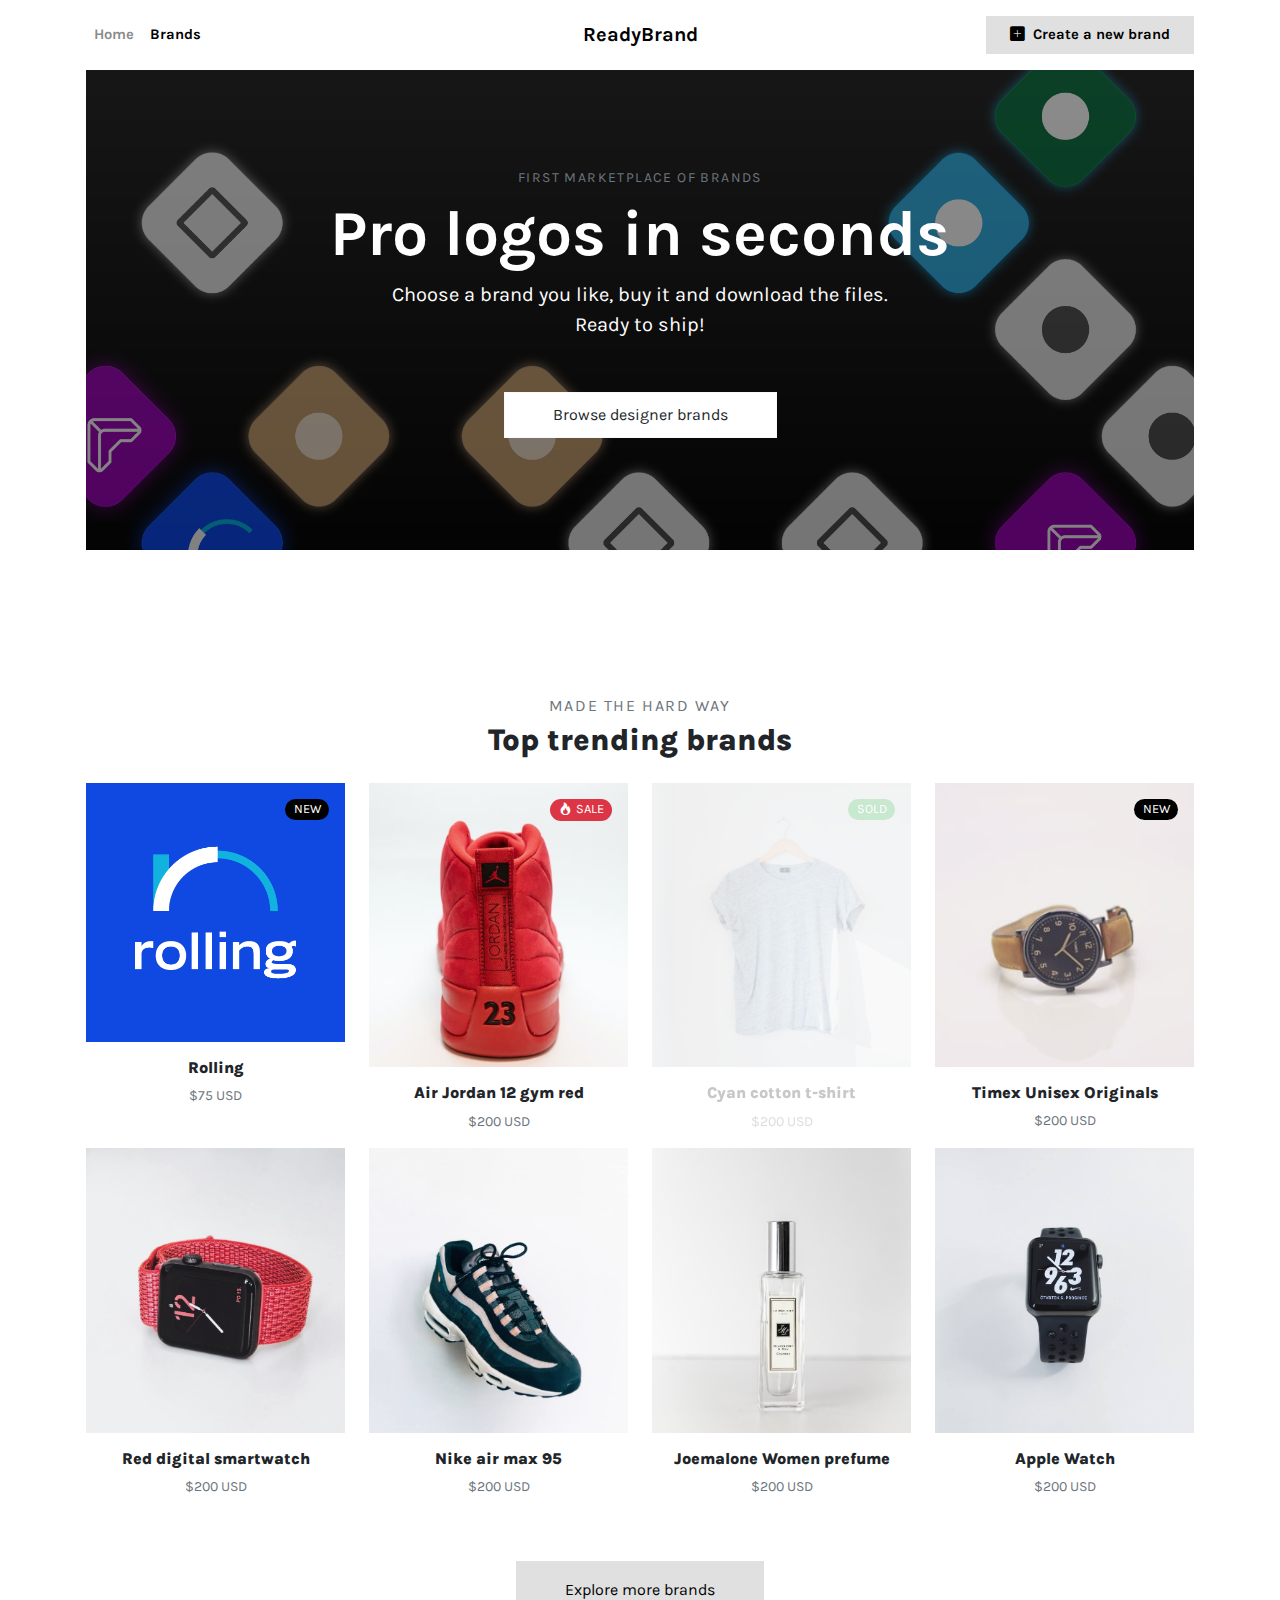
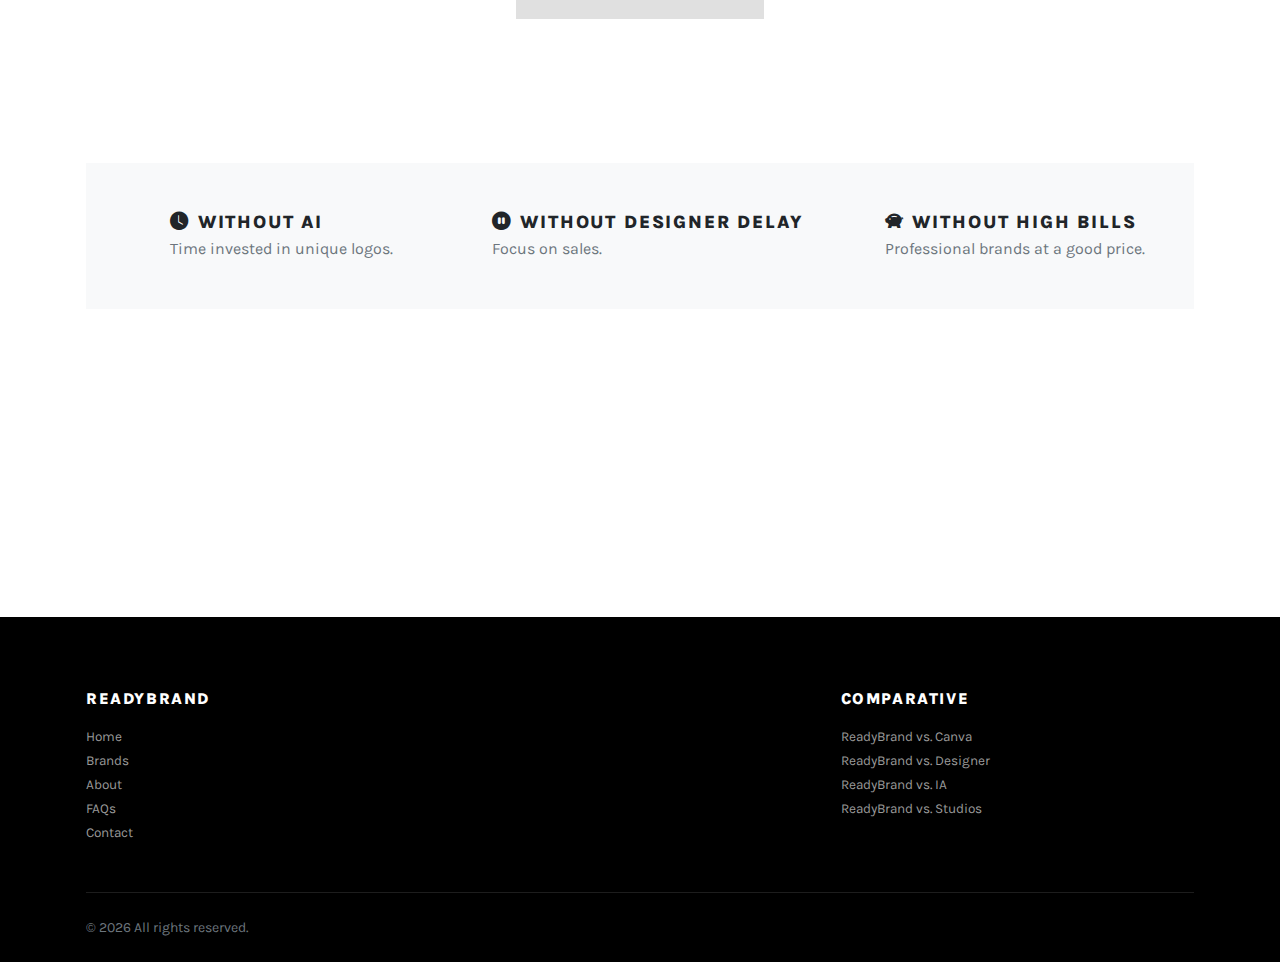
==== index.html @ 713cab6e "Add files via upload" ====
<!DOCTYPE html>
<html>
  <head>
    <meta charset="utf-8">
    <meta http-equiv="X-UA-Compatible" content="IE=edge">
    <title>Boutique | Ecommerce bootstrap template</title>
    <meta name="description" content="">
    <meta name="viewport" content="width=device-width, initial-scale=1">
    <meta name="robots" content="all,follow">
    <!-- gLightbox gallery-->
    <link rel="stylesheet" href="vendor/glightbox/css/glightbox.min.css">
    <!-- Range slider-->
    <link rel="stylesheet" href="vendor/nouislider/nouislider.min.css">
    <!-- Choices CSS-->
    <link rel="stylesheet" href="vendor/choices.js/public/assets/styles/choices.min.css">
    <!-- Swiper slider-->
    <link rel="stylesheet" href="vendor/swiper/swiper-bundle.min.css">
    <!-- Google fonts-->
    <link rel="stylesheet" href="https://fonts.googleapis.com/css2?family=Libre+Franklin:wght@300;400;700&amp;display=swap">
    <link rel="stylesheet" href="https://fonts.googleapis.com/css2?family=Martel+Sans:wght@300;400;800&amp;display=swap">
    <link rel="stylesheet" href="https://fonts.googleapis.com/css2?family=Karla:ital,wght@0,200..800;1,200..800&display=swap">
    <!-- theme stylesheet-->
    <link rel="stylesheet" href="css/style.default.css" id="theme-stylesheet">
    <!-- Custom stylesheet - for your changes-->
    <link rel="stylesheet" href="css/custom.css">
    <!-- Favicon-->
    <link rel="shortcut icon" href="img/favicon.png">
    <!-- Boostrap icons-->
    <link rel="stylesheet" href="https://cdn.jsdelivr.net/npm/bootstrap-icons@1.11.3/font/bootstrap-icons.min.css">
  </head>
  <body>
    <div class="page-holder bg-white">
      <!-- navbar-->
      <header class="header bg-white">
        <div class="container px-lg-3">
          <nav class="navbar navbar-expand-lg navbar-light py-3 px-lg-0"><a class="navbar-brand" href="index.html"><span class="fw-bold text-dark">ReadyBrand</span></a>
            <button class="navbar-toggler navbar-toggler-end" type="button" data-bs-toggle="collapse" data-bs-target="#navbarSupportedContent" aria-controls="navbarSupportedContent" aria-expanded="false" aria-label="Toggle navigation"><span class="navbar-toggler-icon"></span></button>
            <div class="collapse navbar-collapse" id="navbarSupportedContent">
              <ul class="navbar-nav me-auto">
                <li class="nav-item">
                  <a class="nav-link active" href="index.html">Home</a>
                </li>
                <li class="nav-item">
                  <!-- Link--><a class="nav-link" href="shop.html">Brands</a>
                </li>
                <!--<li class="nav-item">
                  <a class="nav-link" href="shop.html">FAQs</a>
                </li>-->
                <!--<li class="nav-item">
                  <a class="nav-link" href="shop.html">About</a>
                </li>-->
                <!--<li class="nav-item">
                  <a class="nav-link" href="shop.html">Contact</a>
                </li>-->
              </ul>
              <ul class="navbar-nav ms-auto">               
                <li class="nav-item btn-secondary px-3"><a class="nav-link" href="cart.html"><i class="bi bi-plus-square-fill me-2 text-dark"></i>Create a new brand</a></li>
              </ul>
            </div>
          </nav>
        </div>
      </header>
      <!-- HERO SECTION-->
      <div class="container">
        <section class="hero mb-5 pb-3 bg-cover bg-center d-flex align-items-center" style="background: url(img/hero.png);">
          <div class="container py-5">
            <div class="row px-4 px-lg-5">
              <div class="col-lg-12 text-center">
                <p class="text-secondary small text-uppercase mb-2">First marketplace of brands</p>
                <h1 class="text-white display-3 mb-2 fw-bold">Pro logos in seconds</h1>
                <p class="text-lg mb-5 text-white">Choose a brand you like, buy it and download the files.</br> Ready to ship!</p>
                <a class="btn btn-light btn-lg px-5 mt-1" href="shop.html">Browse designer brands</a>
              </div>
            </div>
          </div>
        </section>
        <!-- TRENDING PRODUCTS-->
        <section class="py-5">
          <header class="text-center pt-5">
            <p class="medium text-muted text-uppercase mb-1">Made the hard way</p>
            <h2 class="h2 mb-4">Top trending brands</h2>
          </header>
          <div class="row">
            <!-- PRODUCT-->
                  <div class="col-lg-3 col-md-4 col-sm-6">
                    <div class="product text-center">
                      <div class="mb-3 position-relative">
                        <div class="badge rounded-pill text-white bg-dark">NEW</div><a class="d-block" href="product/rolling.html"><img class="img-fluid w-100" src="product/rolling-img/main1.png" alt="Main rolling logo"></a>
                      </div>
                      <h6> <a class="reset-anchor" href="product/rolling.html">Rolling</a></h6>
                      <p class="small text-muted">$75 USD</p>
                    </div>
                  </div>
                  <!-- PRODUCT-->
                  <div class="col-lg-3 col-md-4 col-sm-6">
                    <div class="product text-center">
                      <div class="mb-3 position-relative">
                        <div class="badge rounded-pill text-white bg-danger"><i class="bi bi-fire me-1"></i>SALE</div><a class="d-block" href="detail.html"><img class="img-fluid w-100" src="img/product-2.jpg" alt="..."></a>
                      </div>
                      <h6> <a class="reset-anchor" href="detail.html">Air Jordan 12 gym red</a></h6>
                      <p class="small text-muted">$200 USD</p>
                    </div>
                  </div>
                  <!-- PRODUCT-->
                  <div class="col-lg-3 col-md-4 col-sm-6 opacity-25">
                    <div class="product text-center">
                      <div class="mb-3 position-relative">
                        <div class="badge rounded-pill text-white bg-success">SOLD</div><img class="img-fluid w-100" src="img/product-3.jpg" alt="...">
                      </div>
                      <h6>Cyan cotton t-shirt</h6>
                      <p class="small text-muted">$200 USD</p>
                    </div>
                  </div>
                  <!-- PRODUCT-->
                  <div class="col-lg-3 col-md-4 col-sm-6">
                    <div class="product text-center">
                      <div class="mb-3 position-relative">
                        <div class="badge rounded-pill text-white bg-dark">NEW</div><a class="d-block" href="detail.html"><img class="img-fluid w-100" src="img/product-4.jpg" alt="..."></a>
                      </div>
                      <h6> <a class="reset-anchor" href="detail.html">Timex Unisex Originals</a></h6>
                      <p class="small text-muted">$200 USD</p>
                    </div>
                  </div>
                                    <!-- PRODUCT-->
                  <div class="col-lg-3 col-md-4 col-sm-6">
                    <div class="product text-center">
                      <div class="mb-3 position-relative">
                        <a class="d-block" href="detail.html"><img class="img-fluid w-100" src="img/product-5.jpg" alt="..."></a>
                      </div>
                      <h6> <a class="reset-anchor" href="detail.html">Red digital smartwatch</a></h6>
                      <p class="small text-muted">$200 USD</p>
                    </div>
                  </div>
                  <!-- PRODUCT-->
                  <div class="col-lg-3 col-md-4 col-sm-6">
                    <div class="product text-center">
                      <div class="mb-3 position-relative">
                        <div class="badge text-white bg-"></div><a class="d-block" href="detail.html"><img class="img-fluid w-100" src="img/product-6.jpg" alt="..."></a>
                      </div>
                      <h6> <a class="reset-anchor" href="detail.html">Nike air max 95</a></h6>
                      <p class="small text-muted">$200 USD</p>
                    </div>
                  </div>
                  <!-- PRODUCT-->
                  <div class="col-lg-3 col-md-4 col-sm-6">
                    <div class="product text-center">
                      <div class="mb-3 position-relative">
                        <a class="d-block" href="detail.html"><img class="img-fluid w-100" src="img/product-7.jpg" alt="..."></a>
                      </div>
                      <h6><a class="reset-anchor" href="detail.html">Joemalone Women prefume</a></h6>
                      <p class="small text-muted">$200 USD</p>
                    </div>
                  </div>
                  <!-- PRODUCT-->
                  <div class="col-lg-3 col-md-4 col-sm-6">
                    <div class="product text-center">
                      <div class="mb-3 position-relative">
                        <a class="d-block" href="detail.html"><img class="img-fluid w-100" src="img/product-8.jpg" alt="..."></a>
                      </div>
                      <h6> <a class="reset-anchor" href="detail.html">Apple Watch</a></h6>
                      <p class="small text-muted">$200 USD</p>
                    </div>
                  </div>

          <div class="d-grid gap-2 d-sm-flex justify-content-sm-center my-5">
            <a href="shop.html"><button type="button" class="btn btn-secondary text-dark btn-lg py-3 px-5">Explore more brands</button></a>
          </div>

          </div>
        </section>
        <!-- SERVICES-->
        <section class="my-5 py-5 bg-light">
          <div class="container">
            <div class="row text-center gy-3">
              <div class="col-lg-4">
                <div class="d-inline-block">
                  <div class="d-flex align-items-end">
                    <div class="text-start ms-3">
                      <h5 class="text-uppercase mb-1"><i class="bi bi-clock-fill me-2"></i>Without AI</h5>
                      <p class="text-md mb-0 text-muted">Time invested in unique logos.</p>
                    </div>
                  </div>
                </div>
              </div>
              <div class="col-lg-4">
                <div class="d-inline-block">
                  <div class="d-flex align-items-end">
                    <div class="text-start ms-3">
                      <h5 class="text-uppercase mb-1"><i class="bi bi-pause-circle-fill me-2"></i>Without designer delay</h5>
                      <p class="text-md mb-0 text-muted">Focus on sales.</p>
                    </div>
                  </div>
                </div>
              </div>
              <div class="col-lg-4">
                <div class="d-inline-block">
                  <div class="d-flex align-items-end">
                    <div class="text-start ms-3">
                      <h5 class="text-uppercase mb-1"><i class="bi bi-piggy-bank-fill me-2"></i>Without high bills</h5>
                      <p class="text-md mb-0 text-muted">Professional brands at a good price.</p>
                    </div>
                  </div>
                </div>
              </div>
            </div>
          </div>
        </section>
        <!-- NEWSLETTER-->
        <section class="py-5">
          <div class="container p-0 text-center aliggn-middle">
            <div class="row gy-3">
              <div class="col-lg-12">
<iframe data-tally-src="https://tally.so/embed/npKoxP?transparentBackground=1&dynamicHeight=1" loading="lazy" width="100%" height="157" frameborder="0" marginheight="0" marginwidth="0" title="Let´s be friends"></iframe><script>var d=document,w="https://tally.so/widgets/embed.js",v=function(){"undefined"!=typeof Tally?Tally.loadEmbeds():d.querySelectorAll("iframe[data-tally-src]:not([src])").forEach((function(e){e.src=e.dataset.tallySrc}))};if("undefined"!=typeof Tally)v();else if(d.querySelector('script[src="'+w+'"]')==null){var s=d.createElement("script");s.src=w,s.onload=v,s.onerror=v,d.body.appendChild(s);}</script>

              </div>
            </div>
          </div>
        </section>
      </div>

      <footer class="bg-dark text-white">
        <div class="container py-4">
          <div class="row py-5">
            <div class="col-md-8 mb-3 mb-md-0">
              <h6 class="text-uppercase mb-3">ReadyBrand</h6>
              <ul class="list-unstyled mb-0">
                <li><a class="footer-link" href="#!">Home</a></li>
                <li><a class="footer-link" href="#!">Brands</a></li>
                <li><a class="footer-link" href="#!">About</a></li>
                <li><a class="footer-link" href="#!">FAQs</a></li>
                <li><a class="footer-link" href="#!">Contact</a></li>
              </ul>
            </div>
            <div class="col-md-4">
              <h6 class="text-uppercase mb-3">Comparative</h6>
              <ul class="list-unstyled mb-0">
                <li><a class="footer-link" href="#!">ReadyBrand vs. Canva</a></li>
                <li><a class="footer-link" href="#!">ReadyBrand vs. Designer</a></li>
                <li><a class="footer-link" href="#!">ReadyBrand vs. IA</a></li>
                <li><a class="footer-link" href="#!">ReadyBrand vs. Studios</a></li>
              </ul>
            </div>
          </div>
          <div class="border-top pt-4" style="border-color: #1d1d1d !important">
            <div class="row">
              <div class="col-md-6 text-center text-md-start">
                <p class="small text-muted mb-0">© <script>document.write(new Date().getFullYear());</script> All rights reserved.</p>
              </div>
            </div>
          </div>
        </div>
      </footer>
      <!-- JavaScript files-->
      <script src="vendor/bootstrap/js/bootstrap.bundle.min.js"></script>
      <script src="vendor/glightbox/js/glightbox.min.js"></script>
      <script src="vendor/nouislider/nouislider.min.js"></script>
      <script src="vendor/swiper/swiper-bundle.min.js"></script>
      <script src="vendor/choices.js/public/assets/scripts/choices.min.js"></script>
      <script src="js/front.js"></script>
      <script>
        // ------------------------------------------------------- //
        //   Inject SVG Sprite - 
        //   see more here 
        //   https://css-tricks.com/ajaxing-svg-sprite/
        // ------------------------------------------------------ //
        function injectSvgSprite(path) {
        
            var ajax = new XMLHttpRequest();
            ajax.open("GET", path, true);
            ajax.send();
            ajax.onload = function(e) {
            var div = document.createElement("div");
            div.className = 'd-none';
            div.innerHTML = ajax.responseText;
            document.body.insertBefore(div, document.body.childNodes[0]);
            }
        }
        // this is set to BootstrapTemple website as you cannot 
        // inject local SVG sprite (using only 'icons/orion-svg-sprite.svg' path)
        // while using file:// protocol
        // pls don't forget to change to your domain :)
        injectSvgSprite('https://bootstraptemple.com/files/icons/orion-svg-sprite.svg'); 
        
      </script>
      <!-- FontAwesome CSS - loading as last, so it doesn't block rendering-->
      <link rel="stylesheet" href="https://use.fontawesome.com/releases/v5.7.1/css/all.css" integrity="sha384-fnmOCqbTlWIlj8LyTjo7mOUStjsKC4pOpQbqyi7RrhN7udi9RwhKkMHpvLbHG9Sr" crossorigin="anonymous">
    </div>
  </body>
</html>
---- vendor/nouislider/nouislider.min.css ----
.noUi-target,.noUi-target *{-webkit-touch-callout:none;-webkit-tap-highlight-color:transparent;-webkit-user-select:none;-ms-touch-action:none;touch-action:none;-ms-user-select:none;-moz-user-select:none;user-select:none;-moz-box-sizing:border-box;box-sizing:border-box}.noUi-target{position:relative}.noUi-base,.noUi-connects{width:100%;height:100%;position:relative;z-index:1}.noUi-connects{overflow:hidden;z-index:0}.noUi-connect,.noUi-origin{will-change:transform;position:absolute;z-index:1;top:0;right:0;height:100%;width:100%;-ms-transform-origin:0 0;-webkit-transform-origin:0 0;-webkit-transform-style:preserve-3d;transform-origin:0 0;transform-style:flat}.noUi-txt-dir-rtl.noUi-horizontal .noUi-origin{left:0;right:auto}.noUi-vertical .noUi-origin{top:-100%;width:0}.noUi-horizontal .noUi-origin{height:0}.noUi-handle{-webkit-backface-visibility:hidden;backface-visibility:hidden;position:absolute}.noUi-touch-area{height:100%;width:100%}.noUi-state-tap .noUi-connect,.noUi-state-tap .noUi-origin{-webkit-transition:transform .3s;transition:transform .3s}.noUi-state-drag *{cursor:inherit!important}.noUi-horizontal{height:18px}.noUi-horizontal .noUi-handle{width:34px;height:28px;right:-17px;top:-6px}.noUi-vertical{width:18px}.noUi-vertical .noUi-handle{width:28px;height:34px;right:-6px;bottom:-17px}.noUi-txt-dir-rtl.noUi-horizontal .noUi-handle{left:-17px;right:auto}.noUi-target{background:#FAFAFA;border-radius:4px;border:1px solid #D3D3D3;box-shadow:inset 0 1px 1px #F0F0F0,0 3px 6px -5px #BBB}.noUi-connects{border-radius:3px}.noUi-connect{background:#3FB8AF}.noUi-draggable{cursor:ew-resize}.noUi-vertical .noUi-draggable{cursor:ns-resize}.noUi-handle{border:1px solid #D9D9D9;border-radius:3px;background:#FFF;cursor:default;box-shadow:inset 0 0 1px #FFF,inset 0 1px 7px #EBEBEB,0 3px 6px -3px #BBB}.noUi-active{box-shadow:inset 0 0 1px #FFF,inset 0 1px 7px #DDD,0 3px 6px -3px #BBB}.noUi-handle:after,.noUi-handle:before{content:"";display:block;position:absolute;height:14px;width:1px;background:#E8E7E6;left:14px;top:6px}.noUi-handle:after{left:17px}.noUi-vertical .noUi-handle:after,.noUi-vertical .noUi-handle:before{width:14px;height:1px;left:6px;top:14px}.noUi-vertical .noUi-handle:after{top:17px}[disabled] .noUi-connect{background:#B8B8B8}[disabled] .noUi-handle,[disabled].noUi-handle,[disabled].noUi-target{cursor:not-allowed}.noUi-pips,.noUi-pips *{-moz-box-sizing:border-box;box-sizing:border-box}.noUi-pips{position:absolute;color:#999}.noUi-value{position:absolute;white-space:nowrap;text-align:center}.noUi-value-sub{color:#ccc;font-size:10px}.noUi-marker{position:absolute;background:#CCC}.noUi-marker-sub{background:#AAA}.noUi-marker-large{background:#AAA}.noUi-pips-horizontal{padding:10px 0;height:80px;top:100%;left:0;width:100%}.noUi-value-horizontal{-webkit-transform:translate(-50%,50%);transform:translate(-50%,50%)}.noUi-rtl .noUi-value-horizontal{-webkit-transform:translate(50%,50%);transform:translate(50%,50%)}.noUi-marker-horizontal.noUi-marker{margin-left:-1px;width:2px;height:5px}.noUi-marker-horizontal.noUi-marker-sub{height:10px}.noUi-marker-horizontal.noUi-marker-large{height:15px}.noUi-pips-vertical{padding:0 10px;height:100%;top:0;left:100%}.noUi-value-vertical{-webkit-transform:translate(0,-50%);transform:translate(0,-50%);padding-left:25px}.noUi-rtl .noUi-value-vertical{-webkit-transform:translate(0,50%);transform:translate(0,50%)}.noUi-marker-vertical.noUi-marker{width:5px;height:2px;margin-top:-1px}.noUi-marker-vertical.noUi-marker-sub{width:10px}.noUi-marker-vertical.noUi-marker-large{width:15px}.noUi-tooltip{display:block;position:absolute;border:1px solid #D9D9D9;border-radius:3px;background:#fff;color:#000;padding:5px;text-align:center;white-space:nowrap}.noUi-horizontal .noUi-tooltip{-webkit-transform:translate(-50%,0);transform:translate(-50%,0);left:50%;bottom:120%}.noUi-vertical .noUi-tooltip{-webkit-transform:translate(0,-50%);transform:translate(0,-50%);top:50%;right:120%}.noUi-horizontal .noUi-origin>.noUi-tooltip{-webkit-transform:translate(50%,0);transform:translate(50%,0);left:auto;bottom:10px}.noUi-vertical .noUi-origin>.noUi-tooltip{-webkit-transform:translate(0,-18px);transform:translate(0,-18px);top:auto;right:28px}
---- vendor/choices.js/public/assets/styles/choices.min.css ----
.choices{position:relative;margin-bottom:24px;font-size:16px}.choices:focus{outline:0}.choices:last-child{margin-bottom:0}.choices.is-disabled .choices__inner,.choices.is-disabled .choices__input{background-color:#eaeaea;cursor:not-allowed;-webkit-user-select:none;-ms-user-select:none;user-select:none}.choices.is-disabled .choices__item{cursor:not-allowed}.choices [hidden]{display:none!important}.choices[data-type*=select-one]{cursor:pointer}.choices[data-type*=select-one] .choices__inner{padding-bottom:7.5px}.choices[data-type*=select-one] .choices__input{display:block;width:100%;padding:10px;border-bottom:1px solid #ddd;background-color:#fff;margin:0}.choices[data-type*=select-one] .choices__button{background-image:url([data-uri]);padding:0;background-size:8px;position:absolute;top:50%;right:0;margin-top:-10px;margin-right:25px;height:20px;width:20px;border-radius:10em;opacity:.5}.choices[data-type*=select-one] .choices__button:focus,.choices[data-type*=select-one] .choices__button:hover{opacity:1}.choices[data-type*=select-one] .choices__button:focus{box-shadow:0 0 0 2px #00bcd4}.choices[data-type*=select-one] .choices__item[data-value=''] .choices__button{display:none}.choices[data-type*=select-one]:after{content:'';height:0;width:0;border-style:solid;border-color:#333 transparent transparent;border-width:5px;position:absolute;right:11.5px;top:50%;margin-top:-2.5px;pointer-events:none}.choices[data-type*=select-one].is-open:after{border-color:transparent transparent #333;margin-top:-7.5px}.choices[data-type*=select-one][dir=rtl]:after{left:11.5px;right:auto}.choices[data-type*=select-one][dir=rtl] .choices__button{right:auto;left:0;margin-left:25px;margin-right:0}.choices[data-type*=select-multiple] .choices__inner,.choices[data-type*=text] .choices__inner{cursor:text}.choices[data-type*=select-multiple] .choices__button,.choices[data-type*=text] .choices__button{position:relative;display:inline-block;margin:0 -4px 0 8px;padding-left:16px;border-left:1px solid #008fa1;background-image:url([data-uri]);background-size:8px;width:8px;line-height:1;opacity:.75;border-radius:0}.choices[data-type*=select-multiple] .choices__button:focus,.choices[data-type*=select-multiple] .choices__button:hover,.choices[data-type*=text] .choices__button:focus,.choices[data-type*=text] .choices__button:hover{opacity:1}.choices__inner{display:inline-block;vertical-align:top;width:100%;background-color:#f9f9f9;padding:7.5px 7.5px 3.75px;border:1px solid #ddd;border-radius:2.5px;font-size:14px;min-height:44px;overflow:hidden}.is-focused .choices__inner,.is-open .choices__inner{border-color:#b7b7b7}.is-open .choices__inner{border-radius:2.5px 2.5px 0 0}.is-flipped.is-open .choices__inner{border-radius:0 0 2.5px 2.5px}.choices__list{margin:0;padding-left:0;list-style:none}.choices__list--single{display:inline-block;padding:4px 16px 4px 4px;width:100%}[dir=rtl] .choices__list--single{padding-right:4px;padding-left:16px}.choices__list--single .choices__item{width:100%}.choices__list--multiple{display:inline}.choices__list--multiple .choices__item{display:inline-block;vertical-align:middle;border-radius:20px;padding:4px 10px;font-size:12px;font-weight:500;margin-right:3.75px;margin-bottom:3.75px;background-color:#00bcd4;border:1px solid #00a5bb;color:#fff;word-break:break-all;box-sizing:border-box}.choices__list--multiple .choices__item[data-deletable]{padding-right:5px}[dir=rtl] .choices__list--multiple .choices__item{margin-right:0;margin-left:3.75px}.choices__list--multiple .choices__item.is-highlighted{background-color:#00a5bb;border:1px solid #008fa1}.is-disabled .choices__list--multiple .choices__item{background-color:#aaa;border:1px solid #919191}.choices__list--dropdown{visibility:hidden;z-index:1;position:absolute;width:100%;background-color:#fff;border:1px solid #ddd;top:100%;margin-top:-1px;border-bottom-left-radius:2.5px;border-bottom-right-radius:2.5px;overflow:hidden;word-break:break-all;will-change:visibility}.choices__list--dropdown.is-active{visibility:visible}.is-open .choices__list--dropdown{border-color:#b7b7b7}.is-flipped .choices__list--dropdown{top:auto;bottom:100%;margin-top:0;margin-bottom:-1px;border-radius:.25rem .25rem 0 0}.choices__list--dropdown .choices__list{position:relative;max-height:300px;overflow:auto;-webkit-overflow-scrolling:touch;will-change:scroll-position}.choices__list--dropdown .choices__item{position:relative;padding:10px;font-size:14px}[dir=rtl] .choices__list--dropdown .choices__item{text-align:right}@media (min-width:640px){.choices__list--dropdown .choices__item--selectable{padding-right:100px}.choices__list--dropdown .choices__item--selectable:after{content:attr(data-select-text);font-size:12px;opacity:0;position:absolute;right:10px;top:50%;transform:translateY(-50%)}[dir=rtl] .choices__list--dropdown .choices__item--selectable{text-align:right;padding-left:100px;padding-right:10px}[dir=rtl] .choices__list--dropdown .choices__item--selectable:after{right:auto;left:10px}}.choices__list--dropdown .choices__item--selectable.is-highlighted{background-color:#f2f2f2}.choices__list--dropdown .choices__item--selectable.is-highlighted:after{opacity:.5}.choices__item{cursor:default}.choices__item--selectable{cursor:pointer}.choices__item--disabled{cursor:not-allowed;-webkit-user-select:none;-ms-user-select:none;user-select:none;opacity:.5}.choices__heading{font-weight:600;font-size:12px;padding:10px;border-bottom:1px solid #f7f7f7;color:gray}.choices__button{text-indent:-9999px;-webkit-appearance:none;-moz-appearance:none;appearance:none;border:0;background-color:transparent;background-repeat:no-repeat;background-position:center;cursor:pointer}.choices__button:focus,.choices__input:focus{outline:0}.choices__input{display:inline-block;vertical-align:baseline;background-color:#f9f9f9;font-size:14px;margin-bottom:5px;border:0;border-radius:0;max-width:100%;padding:4px 0 4px 2px}[dir=rtl] .choices__input{padding-right:2px;padding-left:0}.choices__placeholder{opacity:.5}
---- css/style.default.css ----
/*
=========================================
=========================================

   Boutique | Ecommerce bootstrap template

=========================================
========================================= */
/*!
 * Bootstrap v5.1.3 (https://getbootstrap.com/)
 * Copyright 2011-2021 The Bootstrap Authors
 * Copyright 2011-2021 Twitter, Inc.
 * Licensed under MIT (https://github.com/twbs/bootstrap/blob/main/LICENSE)
 */
:root {
  --bs-blue: #0d6efd;
  --bs-indigo: #6610f2;
  --bs-purple: #6f42c1;
  --bs-pink: #d63384;
  --bs-red: #dc3545;
  --bs-orange: #fd7e14;
  --bs-yellow: #ffc107;
  --bs-green: #28a745;
  --bs-teal: #20c997;
  --bs-cyan: #17a2b8;
  --bs-white: #fff;
  --bs-gray: #6c757d;
  --bs-gray-dark: #343a40;
  --bs-gray-100: #f8f9fa;
  --bs-gray-200: #e9ecef;
  --bs-gray-300: #dee2e6;
  --bs-gray-400: #ced4da;
  --bs-gray-500: #adb5bd;
  --bs-gray-600: #6c757d;
  --bs-gray-700: #495057;
  --bs-gray-800: #343a40;
  --bs-gray-900: #212529;
  --bs-primary: #8b8b8b;
  --bs-secondary: #6c757d;
  --bs-success: #28a745;
  --bs-info: #17a2b8;
  --bs-warning: #ffc107;
  --bs-danger: #dc3545;
  --bs-light: #f8f9fa;
  --bs-dark: #000;
  --bs-primary-rgb: 220, 177, 74;
  --bs-secondary-rgb: 108, 117, 125;
  --bs-success-rgb: 40, 167, 69;
  --bs-info-rgb: 23, 162, 184;
  --bs-warning-rgb: 255, 193, 7;
  --bs-danger-rgb: 220, 53, 69;
  --bs-light-rgb: 248, 249, 250;
  --bs-dark-rgb: 0, 0, 0;
  --bs-white-rgb: 255, 255, 255;
  --bs-black-rgb: 0, 0, 0;
  --bs-body-color-rgb: 33, 37, 41;
  --bs-body-bg-rgb: 255, 255, 255;
  --bs-font-sans-serif: "Karla", sans-serif;
  --bs-font-monospace: SFMono-Regular, Karla, Monaco, Consolas, "Karla", "Karla", monospace;
  --bs-gradient: linear-gradient(180deg, rgba(255, 255, 255, 0.15), rgba(255, 255, 255, 0));
  --bs-body-font-family: var(--bs-font-sans-serif);
  --bs-body-font-size: 1rem;
  --bs-body-font-weight: 400;
  --bs-body-line-height: 1.5;
  --bs-body-color: #212529;
  --bs-body-bg: #fff;
}

*,
*::before,
*::after {
  box-sizing: border-box;
}

@media (prefers-reduced-motion: no-preference) {
  :root {
    scroll-behavior: smooth;
  }
}

body {
  margin: 0;
  font-family: var(--bs-body-font-family);
  font-size: var(--bs-body-font-size);
  font-weight: var(--bs-body-font-weight);
  line-height: var(--bs-body-line-height);
  color: var(--bs-body-color);
  text-align: var(--bs-body-text-align);
  background-color: var(--bs-body-bg);
  -webkit-text-size-adjust: 100%;
  -webkit-tap-highlight-color: rgba(0, 0, 0, 0);
}

hr {
  margin: 1rem 0;
  color: inherit;
  background-color: currentColor;
  border: 0;
  opacity: 0.25;
}

hr:not([size]) {
  height: 1px;
}

h1, .h1, h2, .h2, h3, .h3, h4, .h4, h5, .h5, h6, .h6 {
  margin-top: 0;
  margin-bottom: 0.5rem;
  font-weight: 900;
  line-height: 1.2;
}

h1, .h1 {
  font-size: calc(1.345rem + 1.14vw);
}

@media (min-width: 1200px) {
  h1, .h1 {
    font-size: 2.2rem;
  }
}

h2, .h2 {
  font-size: calc(1.315rem + 0.78vw);
}

@media (min-width: 1200px) {
  h2, .h2 {
    font-size: 1.9rem;
  }
}

h3, .h3 {
  font-size: calc(1.29rem + 0.48vw);
}

@media (min-width: 1200px) {
  h3, .h3 {
    font-size: 1.65rem;
  }
}

h4, .h4 {
  font-size: calc(1.265rem + 0.18vw);
}

@media (min-width: 1200px) {
  h4, .h4 {
    font-size: 1.4rem;
  }
}

h5, .h5 {
  font-size: 1.15rem;
}

h6, .h6 {
  font-size: 1rem;
}

p {
  margin-top: 0;
  margin-bottom: 1rem;
}

abbr[title],
abbr[data-bs-original-title] {
  -webkit-text-decoration: underline dotted;
  text-decoration: underline dotted;
  cursor: help;
  -webkit-text-decoration-skip-ink: none;
  text-decoration-skip-ink: none;
}

address {
  margin-bottom: 1rem;
  font-style: normal;
  line-height: inherit;
}

ol,
ul {
  padding-left: 2rem;
}

ol,
ul,
dl {
  margin-top: 0;
  margin-bottom: 1rem;
}

ol ol,
ul ul,
ol ul,
ul ol {
  margin-bottom: 0;
}

dt {
  font-weight: 700;
}

dd {
  margin-bottom: .5rem;
  margin-left: 0;
}

blockquote {
  margin: 0 0 1rem;
}

b,
strong {
  font-weight: bolder;
}

small, .small {
  font-size: 0.875em;
}

mark, .mark {
  padding: 0.2em;
  background-color: #fcf8e3;
}

sub,
sup {
  position: relative;
  font-size: 0.75em;
  line-height: 0;
  vertical-align: baseline;
}

sub {
  bottom: -.25em;
}

sup {
  top: -.5em;
}

a {
  color: #8b8b8b;
  text-decoration: underline;
}

a:hover {
  color: #8b8b8b;
}

a:not([href]):not([class]), a:not([href]):not([class]):hover {
  color: inherit;
  text-decoration: none;
}

pre,
code,
kbd,
samp {
  font-family: var(--bs-font-monospace);
  font-size: 1em;
  direction: ltr /* rtl:ignore */;
  unicode-bidi: bidi-override;
}

pre {
  display: block;
  margin-top: 0;
  margin-bottom: 1rem;
  overflow: auto;
  font-size: 0.875em;
}

pre code {
  font-size: inherit;
  color: inherit;
  word-break: normal;
}

code {
  font-size: 0.875em;
  color: #d63384;
  word-wrap: break-word;
}

a > code {
  color: inherit;
}

kbd {
  padding: 0.2rem 0.4rem;
  font-size: 0.875em;
  color: #fff;
  background-color: #212529;
  border-radius: 0.2rem;
}

kbd kbd {
  padding: 0;
  font-size: 1em;
  font-weight: 700;
}

figure {
  margin: 0 0 1rem;
}

img,
svg {
  vertical-align: middle;
}

table {
  caption-side: bottom;
  border-collapse: collapse;
}

caption {
  padding-top: 0.5rem;
  padding-bottom: 0.5rem;
  color: #6c757d;
  text-align: left;
}

th {
  text-align: inherit;
  text-align: -webkit-match-parent;
}

thead,
tbody,
tfoot,
tr,
td,
th {
  border-color: inherit;
  border-style: solid;
  border-width: 0;
}

label {
  display: inline-block;
}

button {
  border-radius: 0;
}

button:focus:not(:focus-visible) {
  outline: 0;
}

input,
button,
select,
optgroup,
textarea {
  margin: 0;
  font-family: inherit;
  font-size: inherit;
  line-height: inherit;
}

button,
select {
  text-transform: none;
}

[role="button"] {
  cursor: pointer;
}

select {
  word-wrap: normal;
}

select:disabled {
  opacity: 1;
}

[list]::-webkit-calendar-picker-indicator {
  display: none;
}

button,
[type="button"],
[type="reset"],
[type="submit"] {
  -webkit-appearance: button;
}

button:not(:disabled),
[type="button"]:not(:disabled),
[type="reset"]:not(:disabled),
[type="submit"]:not(:disabled) {
  cursor: pointer;
}

::-moz-focus-inner {
  padding: 0;
  border-style: none;
}

textarea {
  resize: vertical;
}

fieldset {
  min-width: 0;
  padding: 0;
  margin: 0;
  border: 0;
}

legend {
  float: left;
  width: 100%;
  padding: 0;
  margin-bottom: 0.5rem;
  font-size: calc(1.275rem + 0.3vw);
  line-height: inherit;
}

@media (min-width: 1200px) {
  legend {
    font-size: 1.5rem;
  }
}

legend + * {
  clear: left;
}

::-webkit-datetime-edit-fields-wrapper,
::-webkit-datetime-edit-text,
::-webkit-datetime-edit-minute,
::-webkit-datetime-edit-hour-field,
::-webkit-datetime-edit-day-field,
::-webkit-datetime-edit-month-field,
::-webkit-datetime-edit-year-field {
  padding: 0;
}

::-webkit-inner-spin-button {
  height: auto;
}

[type="search"] {
  outline-offset: -2px;
  -webkit-appearance: textfield;
}

/* rtl:raw:
[type="tel"],
[type="url"],
[type="email"],
[type="number"] {
  direction: ltr;
}
*/
::-webkit-search-decoration {
  -webkit-appearance: none;
}

::-webkit-color-swatch-wrapper {
  padding: 0;
}

::-webkit-file-upload-button {
  font: inherit;
}

::file-selector-button {
  font: inherit;
}

::-webkit-file-upload-button {
  font: inherit;
  -webkit-appearance: button;
}

output {
  display: inline-block;
}

iframe {
  border: 0;
}

summary {
  display: list-item;
  cursor: pointer;
}

progress {
  vertical-align: baseline;
}

[hidden] {
  display: none !important;
}

.lead {
  font-size: 1.25rem;
  font-weight: 300;
}

.display-1 {
  font-size: calc(1.625rem + 4.5vw);
  font-weight: 300;
  line-height: 1.2;
}

@media (min-width: 1200px) {
  .display-1 {
    font-size: 5rem;
  }
}

.display-2 {
  font-size: calc(1.575rem + 3.9vw);
  font-weight: 300;
  line-height: 1.2;
}

@media (min-width: 1200px) {
  .display-2 {
    font-size: 4.5rem;
  }
}

.display-3 {
  font-size: calc(1.525rem + 3.3vw);
  font-weight: 300;
  line-height: 1.2;
}

@media (min-width: 1200px) {
  .display-3 {
    font-size: 4rem;
  }
}

.display-4 {
  font-size: calc(1.475rem + 2.7vw);
  font-weight: 300;
  line-height: 1.2;
}

@media (min-width: 1200px) {
  .display-4 {
    font-size: 3.5rem;
  }
}

.display-5 {
  font-size: calc(1.425rem + 2.1vw);
  font-weight: 300;
  line-height: 1.2;
}

@media (min-width: 1200px) {
  .display-5 {
    font-size: 3rem;
  }
}

.display-6 {
  font-size: calc(1.375rem + 1.5vw);
  font-weight: 300;
  line-height: 1.2;
}

@media (min-width: 1200px) {
  .display-6 {
    font-size: 2.5rem;
  }
}

.list-unstyled {
  padding-left: 0;
  list-style: none;
}

.list-inline {
  padding-left: 0;
  list-style: none;
}

.list-inline-item {
  display: inline-block;
}

.list-inline-item:not(:last-child) {
  margin-right: 0.5rem;
}

.initialism {
  font-size: 0.875em;
  text-transform: uppercase;
}

.blockquote {
  margin-bottom: 1rem;
  font-size: 1.25rem;
}

.blockquote > :last-child {
  margin-bottom: 0;
}

.blockquote-footer {
  margin-top: -1rem;
  margin-bottom: 1rem;
  font-size: 0.875em;
  color: #6c757d;
}

.blockquote-footer::before {
  content: "\2014\00A0";
}

.img-fluid {
  max-width: 100%;
  height: auto;
}

.img-thumbnail {
  padding: 0.25rem;
  background-color: #fff;
  border: 1px solid #dee2e6;
  border-radius: 0.25rem;
  max-width: 100%;
  height: auto;
}

.figure {
  display: inline-block;
}

.figure-img {
  margin-bottom: 0.5rem;
  line-height: 1;
}

.figure-caption {
  font-size: 0.875em;
  color: #6c757d;
}

.container,
.container-fluid,
.container-sm,
.container-md,
.container-lg,
.container-xl,
.container-xxl {
  width: 100%;
  padding-right: var(--bs-gutter-x, 1rem);
  padding-left: var(--bs-gutter-x, 1rem);
  margin-right: auto;
  margin-left: auto;
}

@media (min-width: 576px) {
  .container, .container-sm {
    max-width: 540px;
  }
}

@media (min-width: 768px) {
  .container, .container-sm, .container-md {
    max-width: 720px;
  }
}

@media (min-width: 992px) {
  .container, .container-sm, .container-md, .container-lg {
    max-width: 960px;
  }
}

@media (min-width: 1200px) {
  .container, .container-sm, .container-md, .container-lg, .container-xl {
    max-width: 1140px;
  }
}

@media (min-width: 1400px) {
  .container, .container-sm, .container-md, .container-lg, .container-xl, .container-xxl {
    max-width: 1320px;
  }
}

.row {
  --bs-gutter-x: 1.5rem;
  --bs-gutter-y: 0;
  display: flex;
  flex-wrap: wrap;
  margin-top: calc(-1 * var(--bs-gutter-y));
  margin-right: calc(-.5 * var(--bs-gutter-x));
  margin-left: calc(-.5 * var(--bs-gutter-x));
}

.row > * {
  flex-shrink: 0;
  width: 100%;
  max-width: 100%;
  padding-right: calc(var(--bs-gutter-x) * .5);
  padding-left: calc(var(--bs-gutter-x) * .5);
  margin-top: var(--bs-gutter-y);
}

.col {
  flex: 1 0 0%;
}

.row-cols-auto > * {
  flex: 0 0 auto;
  width: auto;
}

.row-cols-1 > * {
  flex: 0 0 auto;
  width: 100%;
}

.row-cols-2 > * {
  flex: 0 0 auto;
  width: 50%;
}

.row-cols-3 > * {
  flex: 0 0 auto;
  width: 33.33333%;
}

.row-cols-4 > * {
  flex: 0 0 auto;
  width: 25%;
}

.row-cols-5 > * {
  flex: 0 0 auto;
  width: 20%;
}

.row-cols-6 > * {
  flex: 0 0 auto;
  width: 16.66667%;
}

.col-auto {
  flex: 0 0 auto;
  width: auto;
}

.col-1 {
  flex: 0 0 auto;
  width: 8.33333%;
}

.col-2 {
  flex: 0 0 auto;
  width: 16.66667%;
}

.col-3 {
  flex: 0 0 auto;
  width: 25%;
}

.col-4 {
  flex: 0 0 auto;
  width: 33.33333%;
}

.col-5 {
  flex: 0 0 auto;
  width: 41.66667%;
}

.col-6 {
  flex: 0 0 auto;
  width: 50%;
}

.col-7 {
  flex: 0 0 auto;
  width: 58.33333%;
}

.col-8 {
  flex: 0 0 auto;
  width: 66.66667%;
}

.col-9 {
  flex: 0 0 auto;
  width: 75%;
}

.col-10 {
  flex: 0 0 auto;
  width: 83.33333%;
}

.col-11 {
  flex: 0 0 auto;
  width: 91.66667%;
}

.col-12 {
  flex: 0 0 auto;
  width: 100%;
}

.offset-1 {
  margin-left: 8.33333%;
}

.offset-2 {
  margin-left: 16.66667%;
}

.offset-3 {
  margin-left: 25%;
}

.offset-4 {
  margin-left: 33.33333%;
}

.offset-5 {
  margin-left: 41.66667%;
}

.offset-6 {
  margin-left: 50%;
}

.offset-7 {
  margin-left: 58.33333%;
}

.offset-8 {
  margin-left: 66.66667%;
}

.offset-9 {
  margin-left: 75%;
}

.offset-10 {
  margin-left: 83.33333%;
}

.offset-11 {
  margin-left: 91.66667%;
}

.g-0,
.gx-0 {
  --bs-gutter-x: 0;
}

.g-0,
.gy-0 {
  --bs-gutter-y: 0;
}

.g-1,
.gx-1 {
  --bs-gutter-x: 0.25rem;
}

.g-1,
.gy-1 {
  --bs-gutter-y: 0.25rem;
}

.g-2,
.gx-2 {
  --bs-gutter-x: 0.5rem;
}

.g-2,
.gy-2 {
  --bs-gutter-y: 0.5rem;
}

.g-3,
.gx-3 {
  --bs-gutter-x: 1rem;
}

.g-3,
.gy-3 {
  --bs-gutter-y: 1rem;
}

.g-4,
.gx-4 {
  --bs-gutter-x: 1.5rem;
}

.g-4,
.gy-4 {
  --bs-gutter-y: 1.5rem;
}

.g-5,
.gx-5 {
  --bs-gutter-x: 3rem;
}

.g-5,
.gy-5 {
  --bs-gutter-y: 3rem;
}

@media (min-width: 576px) {
  .col-sm {
    flex: 1 0 0%;
  }
  .row-cols-sm-auto > * {
    flex: 0 0 auto;
    width: auto;
  }
  .row-cols-sm-1 > * {
    flex: 0 0 auto;
    width: 100%;
  }
  .row-cols-sm-2 > * {
    flex: 0 0 auto;
    width: 50%;
  }
  .row-cols-sm-3 > * {
    flex: 0 0 auto;
    width: 33.33333%;
  }
  .row-cols-sm-4 > * {
    flex: 0 0 auto;
    width: 25%;
  }
  .row-cols-sm-5 > * {
    flex: 0 0 auto;
    width: 20%;
  }
  .row-cols-sm-6 > * {
    flex: 0 0 auto;
    width: 16.66667%;
  }
  .col-sm-auto {
    flex: 0 0 auto;
    width: auto;
  }
  .col-sm-1 {
    flex: 0 0 auto;
    width: 8.33333%;
  }
  .col-sm-2 {
    flex: 0 0 auto;
    width: 16.66667%;
  }
  .col-sm-3 {
    flex: 0 0 auto;
    width: 25%;
  }
  .col-sm-4 {
    flex: 0 0 auto;
    width: 33.33333%;
  }
  .col-sm-5 {
    flex: 0 0 auto;
    width: 41.66667%;
  }
  .col-sm-6 {
    flex: 0 0 auto;
    width: 50%;
  }
  .col-sm-7 {
    flex: 0 0 auto;
    width: 58.33333%;
  }
  .col-sm-8 {
    flex: 0 0 auto;
    width: 66.66667%;
  }
  .col-sm-9 {
    flex: 0 0 auto;
    width: 75%;
  }
  .col-sm-10 {
    flex: 0 0 auto;
    width: 83.33333%;
  }
  .col-sm-11 {
    flex: 0 0 auto;
    width: 91.66667%;
  }
  .col-sm-12 {
    flex: 0 0 auto;
    width: 100%;
  }
  .offset-sm-0 {
    margin-left: 0;
  }
  .offset-sm-1 {
    margin-left: 8.33333%;
  }
  .offset-sm-2 {
    margin-left: 16.66667%;
  }
  .offset-sm-3 {
    margin-left: 25%;
  }
  .offset-sm-4 {
    margin-left: 33.33333%;
  }
  .offset-sm-5 {
    margin-left: 41.66667%;
  }
  .offset-sm-6 {
    margin-left: 50%;
  }
  .offset-sm-7 {
    margin-left: 58.33333%;
  }
  .offset-sm-8 {
    margin-left: 66.66667%;
  }
  .offset-sm-9 {
    margin-left: 75%;
  }
  .offset-sm-10 {
    margin-left: 83.33333%;
  }
  .offset-sm-11 {
    margin-left: 91.66667%;
  }
  .g-sm-0,
  .gx-sm-0 {
    --bs-gutter-x: 0;
  }
  .g-sm-0,
  .gy-sm-0 {
    --bs-gutter-y: 0;
  }
  .g-sm-1,
  .gx-sm-1 {
    --bs-gutter-x: 0.25rem;
  }
  .g-sm-1,
  .gy-sm-1 {
    --bs-gutter-y: 0.25rem;
  }
  .g-sm-2,
  .gx-sm-2 {
    --bs-gutter-x: 0.5rem;
  }
  .g-sm-2,
  .gy-sm-2 {
    --bs-gutter-y: 0.5rem;
  }
  .g-sm-3,
  .gx-sm-3 {
    --bs-gutter-x: 1rem;
  }
  .g-sm-3,
  .gy-sm-3 {
    --bs-gutter-y: 1rem;
  }
  .g-sm-4,
  .gx-sm-4 {
    --bs-gutter-x: 1.5rem;
  }
  .g-sm-4,
  .gy-sm-4 {
    --bs-gutter-y: 1.5rem;
  }
  .g-sm-5,
  .gx-sm-5 {
    --bs-gutter-x: 3rem;
  }
  .g-sm-5,
  .gy-sm-5 {
    --bs-gutter-y: 3rem;
  }
}

@media (min-width: 768px) {
  .col-md {
    flex: 1 0 0%;
  }
  .row-cols-md-auto > * {
    flex: 0 0 auto;
    width: auto;
  }
  .row-cols-md-1 > * {
    flex: 0 0 auto;
    width: 100%;
  }
  .row-cols-md-2 > * {
    flex: 0 0 auto;
    width: 50%;
  }
  .row-cols-md-3 > * {
    flex: 0 0 auto;
    width: 33.33333%;
  }
  .row-cols-md-4 > * {
    flex: 0 0 auto;
    width: 25%;
  }
  .row-cols-md-5 > * {
    flex: 0 0 auto;
    width: 20%;
  }
  .row-cols-md-6 > * {
    flex: 0 0 auto;
    width: 16.66667%;
  }
  .col-md-auto {
    flex: 0 0 auto;
    width: auto;
  }
  .col-md-1 {
    flex: 0 0 auto;
    width: 8.33333%;
  }
  .col-md-2 {
    flex: 0 0 auto;
    width: 16.66667%;
  }
  .col-md-3 {
    flex: 0 0 auto;
    width: 25%;
  }
  .col-md-4 {
    flex: 0 0 auto;
    width: 33.33333%;
  }
  .col-md-5 {
    flex: 0 0 auto;
    width: 41.66667%;
  }
  .col-md-6 {
    flex: 0 0 auto;
    width: 50%;
  }
  .col-md-7 {
    flex: 0 0 auto;
    width: 58.33333%;
  }
  .col-md-8 {
    flex: 0 0 auto;
    width: 66.66667%;
  }
  .col-md-9 {
    flex: 0 0 auto;
    width: 75%;
  }
  .col-md-10 {
    flex: 0 0 auto;
    width: 83.33333%;
  }
  .col-md-11 {
    flex: 0 0 auto;
    width: 91.66667%;
  }
  .col-md-12 {
    flex: 0 0 auto;
    width: 100%;
  }
  .offset-md-0 {
    margin-left: 0;
  }
  .offset-md-1 {
    margin-left: 8.33333%;
  }
  .offset-md-2 {
    margin-left: 16.66667%;
  }
  .offset-md-3 {
    margin-left: 25%;
  }
  .offset-md-4 {
    margin-left: 33.33333%;
  }
  .offset-md-5 {
    margin-left: 41.66667%;
  }
  .offset-md-6 {
    margin-left: 50%;
  }
  .offset-md-7 {
    margin-left: 58.33333%;
  }
  .offset-md-8 {
    margin-left: 66.66667%;
  }
  .offset-md-9 {
    margin-left: 75%;
  }
  .offset-md-10 {
    margin-left: 83.33333%;
  }
  .offset-md-11 {
    margin-left: 91.66667%;
  }
  .g-md-0,
  .gx-md-0 {
    --bs-gutter-x: 0;
  }
  .g-md-0,
  .gy-md-0 {
    --bs-gutter-y: 0;
  }
  .g-md-1,
  .gx-md-1 {
    --bs-gutter-x: 0.25rem;
  }
  .g-md-1,
  .gy-md-1 {
    --bs-gutter-y: 0.25rem;
  }
  .g-md-2,
  .gx-md-2 {
    --bs-gutter-x: 0.5rem;
  }
  .g-md-2,
  .gy-md-2 {
    --bs-gutter-y: 0.5rem;
  }
  .g-md-3,
  .gx-md-3 {
    --bs-gutter-x: 1rem;
  }
  .g-md-3,
  .gy-md-3 {
    --bs-gutter-y: 1rem;
  }
  .g-md-4,
  .gx-md-4 {
    --bs-gutter-x: 1.5rem;
  }
  .g-md-4,
  .gy-md-4 {
    --bs-gutter-y: 1.5rem;
  }
  .g-md-5,
  .gx-md-5 {
    --bs-gutter-x: 3rem;
  }
  .g-md-5,
  .gy-md-5 {
    --bs-gutter-y: 3rem;
  }
}

@media (min-width: 992px) {
  .col-lg {
    flex: 1 0 0%;
  }
  .row-cols-lg-auto > * {
    flex: 0 0 auto;
    width: auto;
  }
  .row-cols-lg-1 > * {
    flex: 0 0 auto;
    width: 100%;
  }
  .row-cols-lg-2 > * {
    flex: 0 0 auto;
    width: 50%;
  }
  .row-cols-lg-3 > * {
    flex: 0 0 auto;
    width: 33.33333%;
  }
  .row-cols-lg-4 > * {
    flex: 0 0 auto;
    width: 25%;
  }
  .row-cols-lg-5 > * {
    flex: 0 0 auto;
    width: 20%;
  }
  .row-cols-lg-6 > * {
    flex: 0 0 auto;
    width: 16.66667%;
  }
  .col-lg-auto {
    flex: 0 0 auto;
    width: auto;
  }
  .col-lg-1 {
    flex: 0 0 auto;
    width: 8.33333%;
  }
  .col-lg-2 {
    flex: 0 0 auto;
    width: 16.66667%;
  }
  .col-lg-3 {
    flex: 0 0 auto;
    width: 25%;
  }
  .col-lg-4 {
    flex: 0 0 auto;
    width: 33.33333%;
  }
  .col-lg-5 {
    flex: 0 0 auto;
    width: 41.66667%;
  }
  .col-lg-6 {
    flex: 0 0 auto;
    width: 50%;
  }
  .col-lg-7 {
    flex: 0 0 auto;
    width: 58.33333%;
  }
  .col-lg-8 {
    flex: 0 0 auto;
    width: 66.66667%;
  }
  .col-lg-9 {
    flex: 0 0 auto;
    width: 75%;
  }
  .col-lg-10 {
    flex: 0 0 auto;
    width: 83.33333%;
  }
  .col-lg-11 {
    flex: 0 0 auto;
    width: 91.66667%;
  }
  .col-lg-12 {
    flex: 0 0 auto;
    width: 100%;
  }
  .offset-lg-0 {
    margin-left: 0;
  }
  .offset-lg-1 {
    margin-left: 8.33333%;
  }
  .offset-lg-2 {
    margin-left: 16.66667%;
  }
  .offset-lg-3 {
    margin-left: 25%;
  }
  .offset-lg-4 {
    margin-left: 33.33333%;
  }
  .offset-lg-5 {
    margin-left: 41.66667%;
  }
  .offset-lg-6 {
    margin-left: 50%;
  }
  .offset-lg-7 {
    margin-left: 58.33333%;
  }
  .offset-lg-8 {
    margin-left: 66.66667%;
  }
  .offset-lg-9 {
    margin-left: 75%;
  }
  .offset-lg-10 {
    margin-left: 83.33333%;
  }
  .offset-lg-11 {
    margin-left: 91.66667%;
  }
  .g-lg-0,
  .gx-lg-0 {
    --bs-gutter-x: 0;
  }
  .g-lg-0,
  .gy-lg-0 {
    --bs-gutter-y: 0;
  }
  .g-lg-1,
  .gx-lg-1 {
    --bs-gutter-x: 0.25rem;
  }
  .g-lg-1,
  .gy-lg-1 {
    --bs-gutter-y: 0.25rem;
  }
  .g-lg-2,
  .gx-lg-2 {
    --bs-gutter-x: 0.5rem;
  }
  .g-lg-2,
  .gy-lg-2 {
    --bs-gutter-y: 0.5rem;
  }
  .g-lg-3,
  .gx-lg-3 {
    --bs-gutter-x: 1rem;
  }
  .g-lg-3,
  .gy-lg-3 {
    --bs-gutter-y: 1rem;
  }
  .g-lg-4,
  .gx-lg-4 {
    --bs-gutter-x: 1.5rem;
  }
  .g-lg-4,
  .gy-lg-4 {
    --bs-gutter-y: 1.5rem;
  }
  .g-lg-5,
  .gx-lg-5 {
    --bs-gutter-x: 3rem;
  }
  .g-lg-5,
  .gy-lg-5 {
    --bs-gutter-y: 3rem;
  }
}

@media (min-width: 1200px) {
  .col-xl {
    flex: 1 0 0%;
  }
  .row-cols-xl-auto > * {
    flex: 0 0 auto;
    width: auto;
  }
  .row-cols-xl-1 > * {
    flex: 0 0 auto;
    width: 100%;
  }
  .row-cols-xl-2 > * {
    flex: 0 0 auto;
    width: 50%;
  }
  .row-cols-xl-3 > * {
    flex: 0 0 auto;
    width: 33.33333%;
  }
  .row-cols-xl-4 > * {
    flex: 0 0 auto;
    width: 25%;
  }
  .row-cols-xl-5 > * {
    flex: 0 0 auto;
    width: 20%;
  }
  .row-cols-xl-6 > * {
    flex: 0 0 auto;
    width: 16.66667%;
  }
  .col-xl-auto {
    flex: 0 0 auto;
    width: auto;
  }
  .col-xl-1 {
    flex: 0 0 auto;
    width: 8.33333%;
  }
  .col-xl-2 {
    flex: 0 0 auto;
    width: 16.66667%;
  }
  .col-xl-3 {
    flex: 0 0 auto;
    width: 25%;
  }
  .col-xl-4 {
    flex: 0 0 auto;
    width: 33.33333%;
  }
  .col-xl-5 {
    flex: 0 0 auto;
    width: 41.66667%;
  }
  .col-xl-6 {
    flex: 0 0 auto;
    width: 50%;
  }
  .col-xl-7 {
    flex: 0 0 auto;
    width: 58.33333%;
  }
  .col-xl-8 {
    flex: 0 0 auto;
    width: 66.66667%;
  }
  .col-xl-9 {
    flex: 0 0 auto;
    width: 75%;
  }
  .col-xl-10 {
    flex: 0 0 auto;
    width: 83.33333%;
  }
  .col-xl-11 {
    flex: 0 0 auto;
    width: 91.66667%;
  }
  .col-xl-12 {
    flex: 0 0 auto;
    width: 100%;
  }
  .offset-xl-0 {
    margin-left: 0;
  }
  .offset-xl-1 {
    margin-left: 8.33333%;
  }
  .offset-xl-2 {
    margin-left: 16.66667%;
  }
  .offset-xl-3 {
    margin-left: 25%;
  }
  .offset-xl-4 {
    margin-left: 33.33333%;
  }
  .offset-xl-5 {
    margin-left: 41.66667%;
  }
  .offset-xl-6 {
    margin-left: 50%;
  }
  .offset-xl-7 {
    margin-left: 58.33333%;
  }
  .offset-xl-8 {
    margin-left: 66.66667%;
  }
  .offset-xl-9 {
    margin-left: 75%;
  }
  .offset-xl-10 {
    margin-left: 83.33333%;
  }
  .offset-xl-11 {
    margin-left: 91.66667%;
  }
  .g-xl-0,
  .gx-xl-0 {
    --bs-gutter-x: 0;
  }
  .g-xl-0,
  .gy-xl-0 {
    --bs-gutter-y: 0;
  }
  .g-xl-1,
  .gx-xl-1 {
    --bs-gutter-x: 0.25rem;
  }
  .g-xl-1,
  .gy-xl-1 {
    --bs-gutter-y: 0.25rem;
  }
  .g-xl-2,
  .gx-xl-2 {
    --bs-gutter-x: 0.5rem;
  }
  .g-xl-2,
  .gy-xl-2 {
    --bs-gutter-y: 0.5rem;
  }
  .g-xl-3,
  .gx-xl-3 {
    --bs-gutter-x: 1rem;
  }
  .g-xl-3,
  .gy-xl-3 {
    --bs-gutter-y: 1rem;
  }
  .g-xl-4,
  .gx-xl-4 {
    --bs-gutter-x: 1.5rem;
  }
  .g-xl-4,
  .gy-xl-4 {
    --bs-gutter-y: 1.5rem;
  }
  .g-xl-5,
  .gx-xl-5 {
    --bs-gutter-x: 3rem;
  }
  .g-xl-5,
  .gy-xl-5 {
    --bs-gutter-y: 3rem;
  }
}

@media (min-width: 1400px) {
  .col-xxl {
    flex: 1 0 0%;
  }
  .row-cols-xxl-auto > * {
    flex: 0 0 auto;
    width: auto;
  }
  .row-cols-xxl-1 > * {
    flex: 0 0 auto;
    width: 100%;
  }
  .row-cols-xxl-2 > * {
    flex: 0 0 auto;
    width: 50%;
  }
  .row-cols-xxl-3 > * {
    flex: 0 0 auto;
    width: 33.33333%;
  }
  .row-cols-xxl-4 > * {
    flex: 0 0 auto;
    width: 25%;
  }
  .row-cols-xxl-5 > * {
    flex: 0 0 auto;
    width: 20%;
  }
  .row-cols-xxl-6 > * {
    flex: 0 0 auto;
    width: 16.66667%;
  }
  .col-xxl-auto {
    flex: 0 0 auto;
    width: auto;
  }
  .col-xxl-1 {
    flex: 0 0 auto;
    width: 8.33333%;
  }
  .col-xxl-2 {
    flex: 0 0 auto;
    width: 16.66667%;
  }
  .col-xxl-3 {
    flex: 0 0 auto;
    width: 25%;
  }
  .col-xxl-4 {
    flex: 0 0 auto;
    width: 33.33333%;
  }
  .col-xxl-5 {
    flex: 0 0 auto;
    width: 41.66667%;
  }
  .col-xxl-6 {
    flex: 0 0 auto;
    width: 50%;
  }
  .col-xxl-7 {
    flex: 0 0 auto;
    width: 58.33333%;
  }
  .col-xxl-8 {
    flex: 0 0 auto;
    width: 66.66667%;
  }
  .col-xxl-9 {
    flex: 0 0 auto;
    width: 75%;
  }
  .col-xxl-10 {
    flex: 0 0 auto;
    width: 83.33333%;
  }
  .col-xxl-11 {
    flex: 0 0 auto;
    width: 91.66667%;
  }
  .col-xxl-12 {
    flex: 0 0 auto;
    width: 100%;
  }
  .offset-xxl-0 {
    margin-left: 0;
  }
  .offset-xxl-1 {
    margin-left: 8.33333%;
  }
  .offset-xxl-2 {
    margin-left: 16.66667%;
  }
  .offset-xxl-3 {
    margin-left: 25%;
  }
  .offset-xxl-4 {
    margin-left: 33.33333%;
  }
  .offset-xxl-5 {
    margin-left: 41.66667%;
  }
  .offset-xxl-6 {
    margin-left: 50%;
  }
  .offset-xxl-7 {
    margin-left: 58.33333%;
  }
  .offset-xxl-8 {
    margin-left: 66.66667%;
  }
  .offset-xxl-9 {
    margin-left: 75%;
  }
  .offset-xxl-10 {
    margin-left: 83.33333%;
  }
  .offset-xxl-11 {
    margin-left: 91.66667%;
  }
  .g-xxl-0,
  .gx-xxl-0 {
    --bs-gutter-x: 0;
  }
  .g-xxl-0,
  .gy-xxl-0 {
    --bs-gutter-y: 0;
  }
  .g-xxl-1,
  .gx-xxl-1 {
    --bs-gutter-x: 0.25rem;
  }
  .g-xxl-1,
  .gy-xxl-1 {
    --bs-gutter-y: 0.25rem;
  }
  .g-xxl-2,
  .gx-xxl-2 {
    --bs-gutter-x: 0.5rem;
  }
  .g-xxl-2,
  .gy-xxl-2 {
    --bs-gutter-y: 0.5rem;
  }
  .g-xxl-3,
  .gx-xxl-3 {
    --bs-gutter-x: 1rem;
  }
  .g-xxl-3,
  .gy-xxl-3 {
    --bs-gutter-y: 1rem;
  }
  .g-xxl-4,
  .gx-xxl-4 {
    --bs-gutter-x: 1.5rem;
  }
  .g-xxl-4,
  .gy-xxl-4 {
    --bs-gutter-y: 1.5rem;
  }
  .g-xxl-5,
  .gx-xxl-5 {
    --bs-gutter-x: 3rem;
  }
  .g-xxl-5,
  .gy-xxl-5 {
    --bs-gutter-y: 3rem;
  }
}

.table {
  --bs-table-bg: transparent;
  --bs-table-accent-bg: transparent;
  --bs-table-striped-color: #212529;
  --bs-table-striped-bg: rgba(0, 0, 0, 0.05);
  --bs-table-active-color: #212529;
  --bs-table-active-bg: rgba(0, 0, 0, 0.1);
  --bs-table-hover-color: #212529;
  --bs-table-hover-bg: rgba(0, 0, 0, 0.075);
  width: 100%;
  margin-bottom: 1rem;
  color: #212529;
  vertical-align: top;
  border-color: #dee2e6;
}

.table > :not(caption) > * > * {
  padding: 0.5rem 0.5rem;
  background-color: var(--bs-table-bg);
  border-bottom-width: 1px;
  box-shadow: inset 0 0 0 9999px var(--bs-table-accent-bg);
}

.table > tbody {
  vertical-align: inherit;
}

.table > thead {
  vertical-align: bottom;
}

.table > :not(:first-child) {
  border-top: 2px solid currentColor;
}

.caption-top {
  caption-side: top;
}

.table-sm > :not(caption) > * > * {
  padding: 0.25rem 0.25rem;
}

.table-bordered > :not(caption) > * {
  border-width: 1px 0;
}

.table-bordered > :not(caption) > * > * {
  border-width: 0 1px;
}

.table-borderless > :not(caption) > * > * {
  border-bottom-width: 0;
}

.table-borderless > :not(:first-child) {
  border-top-width: 0;
}

.table-striped > tbody > tr:nth-of-type(odd) > * {
  --bs-table-accent-bg: var(--bs-table-striped-bg);
  color: var(--bs-table-striped-color);
}

.table-active {
  --bs-table-accent-bg: var(--bs-table-active-bg);
  color: var(--bs-table-active-color);
}

.table-hover > tbody > tr:hover > * {
  --bs-table-accent-bg: var(--bs-table-hover-bg);
  color: var(--bs-table-hover-color);
}

.table-primary {
  --bs-table-bg: #f8efdb;
  --bs-table-striped-bg: #ede5d2;
  --bs-table-striped-color: #212529;
  --bs-table-active-bg: #e3dbc9;
  --bs-table-active-color: #212529;
  --bs-table-hover-bg: #e8e0ce;
  --bs-table-hover-color: #212529;
  color: #212529;
  border-color: #e3dbc9;
}

.table-secondary {
  --bs-table-bg: #e2e3e5;
  --bs-table-striped-bg: #d8dadc;
  --bs-table-striped-color: #212529;
  --bs-table-active-bg: #cfd0d2;
  --bs-table-active-color: #212529;
  --bs-table-hover-bg: #d4d5d7;
  --bs-table-hover-color: #212529;
  color: #212529;
  border-color: #cfd0d2;
}

.table-success {
  --bs-table-bg: #d4edda;
  --bs-table-striped-bg: #cbe3d1;
  --bs-table-striped-color: #212529;
  --bs-table-active-bg: #c2d9c8;
  --bs-table-active-color: #212529;
  --bs-table-hover-bg: #c7decd;
  --bs-table-hover-color: #212529;
  color: #212529;
  border-color: #c2d9c8;
}

.table-info {
  --bs-table-bg: #d1ecf1;
  --bs-table-striped-bg: #c8e2e7;
  --bs-table-striped-color: #212529;
  --bs-table-active-bg: #bfd8dd;
  --bs-table-active-color: #212529;
  --bs-table-hover-bg: #c4dde2;
  --bs-table-hover-color: #212529;
  color: #212529;
  border-color: #bfd8dd;
}

.table-warning {
  --bs-table-bg: #fff3cd;
  --bs-table-striped-bg: #f4e9c5;
  --bs-table-striped-color: #212529;
  --bs-table-active-bg: #e9debd;
  --bs-table-active-color: #212529;
  --bs-table-hover-bg: #eee4c1;
  --bs-table-hover-color: #212529;
  color: #212529;
  border-color: #e9debd;
}

.table-danger {
  --bs-table-bg: #f8d7da;
  --bs-table-striped-bg: #edced1;
  --bs-table-striped-color: #212529;
  --bs-table-active-bg: #e3c5c8;
  --bs-table-active-color: #212529;
  --bs-table-hover-bg: #e8cacd;
  --bs-table-hover-color: #212529;
  color: #212529;
  border-color: #e3c5c8;
}

.table-light {
  --bs-table-bg: #f8f9fa;
  --bs-table-striped-bg: #edeef0;
  --bs-table-striped-color: #212529;
  --bs-table-active-bg: #e3e4e5;
  --bs-table-active-color: #212529;
  --bs-table-hover-bg: #e8e9ea;
  --bs-table-hover-color: #212529;
  color: #212529;
  border-color: #e3e4e5;
}

.table-dark {
  --bs-table-bg: #343a40;
  --bs-table-striped-bg: #3e444a;
  --bs-table-striped-color: #fff;
  --bs-table-active-bg: #484e53;
  --bs-table-active-color: #fff;
  --bs-table-hover-bg: #43494e;
  --bs-table-hover-color: #fff;
  color: #fff;
  border-color: #484e53;
}

.table-responsive {
  overflow-x: auto;
  -webkit-overflow-scrolling: touch;
}

@media (max-width: 575.98px) {
  .table-responsive-sm {
    overflow-x: auto;
    -webkit-overflow-scrolling: touch;
  }
}

@media (max-width: 767.98px) {
  .table-responsive-md {
    overflow-x: auto;
    -webkit-overflow-scrolling: touch;
  }
}

@media (max-width: 991.98px) {
  .table-responsive-lg {
    overflow-x: auto;
    -webkit-overflow-scrolling: touch;
  }
}

@media (max-width: 1199.98px) {
  .table-responsive-xl {
    overflow-x: auto;
    -webkit-overflow-scrolling: touch;
  }
}

@media (max-width: 1399.98px) {
  .table-responsive-xxl {
    overflow-x: auto;
    -webkit-overflow-scrolling: touch;
  }
}

.form-label {
  margin-bottom: 0.5rem;
}

.col-form-label {
  padding-top: calc(0.375rem + 1px);
  padding-bottom: calc(0.375rem + 1px);
  margin-bottom: 0;
  font-size: inherit;
  line-height: 1.5;
}

.col-form-label-lg {
  padding-top: calc(0.6rem + 1px);
  padding-bottom: calc(0.6rem + 1px);
  font-size: 1rem;
}

.col-form-label-sm {
  padding-top: calc(0.375rem + 1px);
  padding-bottom: calc(0.375rem + 1px);
  font-size: 0.875rem;
}

.form-text {
  margin-top: 0.25rem;
  font-size: 0.875em;
  color: #6c757d;
}

.form-control {
  display: block;
  width: 100%;
  padding: 0.375rem 0.75rem;
  font-size: 1rem;
  font-weight: 400;
  line-height: 1.5;
  color: #212529;
  background-color: #fff;
  background-clip: padding-box;
  border: 1px solid #ced4da;
  -webkit-appearance: none;
  -moz-appearance: none;
  appearance: none;
  border-radius: 0;
  transition: border-color 0.15s ease-in-out, box-shadow 0.15s ease-in-out;
}

@media (prefers-reduced-motion: reduce) {
  .form-control {
    transition: none;
  }
}

.form-control[type="file"] {
  overflow: hidden;
}

.form-control[type="file"]:not(:disabled):not([readonly]) {
  cursor: pointer;
}

.form-control:focus {
  color: #212529;
  background-color: #fff;
  border-color: #eed8a5;
  outline: 0;
  box-shadow: 0 0 0 0.25rem rgba(220, 177, 74, 0.25);
}

.form-control::-webkit-date-and-time-value {
  height: 1.5em;
}

.form-control::-moz-placeholder {
  color: #adb5bd;
  opacity: 1;
}

.form-control::placeholder {
  color: #adb5bd;
  opacity: 1;
}

.form-control:disabled, .form-control[readonly] {
  background-color: #e9ecef;
  opacity: 1;
}

.form-control::-webkit-file-upload-button {
  padding: 0.375rem 0.75rem;
  margin: -0.375rem -0.75rem;
  -webkit-margin-end: 0.75rem;
  margin-inline-end: 0.75rem;
  color: #212529;
  background-color: #e9ecef;
  pointer-events: none;
  border-color: inherit;
  border-style: solid;
  border-width: 0;
  border-inline-end-width: 1px;
  border-radius: 0;
  -webkit-transition: color 0.15s ease-in-out, background-color 0.15s ease-in-out, border-color 0.15s ease-in-out, box-shadow 0.15s ease-in-out;
  transition: color 0.15s ease-in-out, background-color 0.15s ease-in-out, border-color 0.15s ease-in-out, box-shadow 0.15s ease-in-out;
}

.form-control::file-selector-button {
  padding: 0.375rem 0.75rem;
  margin: -0.375rem -0.75rem;
  -webkit-margin-end: 0.75rem;
  margin-inline-end: 0.75rem;
  color: #212529;
  background-color: #e9ecef;
  pointer-events: none;
  border-color: inherit;
  border-style: solid;
  border-width: 0;
  border-inline-end-width: 1px;
  border-radius: 0;
  transition: color 0.15s ease-in-out, background-color 0.15s ease-in-out, border-color 0.15s ease-in-out, box-shadow 0.15s ease-in-out;
}

@media (prefers-reduced-motion: reduce) {
  .form-control::-webkit-file-upload-button {
    -webkit-transition: none;
    transition: none;
  }
  .form-control::file-selector-button {
    transition: none;
  }
}

.form-control:hover:not(:disabled):not([readonly])::-webkit-file-upload-button {
  background-color: #dde0e3;
}

.form-control:hover:not(:disabled):not([readonly])::file-selector-button {
  background-color: #dde0e3;
}

.form-control::-webkit-file-upload-button {
  padding: 0.375rem 0.75rem;
  margin: -0.375rem -0.75rem;
  -webkit-margin-end: 0.75rem;
  margin-inline-end: 0.75rem;
  color: #212529;
  background-color: #e9ecef;
  pointer-events: none;
  border-color: inherit;
  border-style: solid;
  border-width: 0;
  border-inline-end-width: 1px;
  border-radius: 0;
  -webkit-transition: color 0.15s ease-in-out, background-color 0.15s ease-in-out, border-color 0.15s ease-in-out, box-shadow 0.15s ease-in-out;
  transition: color 0.15s ease-in-out, background-color 0.15s ease-in-out, border-color 0.15s ease-in-out, box-shadow 0.15s ease-in-out;
}

@media (prefers-reduced-motion: reduce) {
  .form-control::-webkit-file-upload-button {
    -webkit-transition: none;
    transition: none;
  }
}

.form-control:hover:not(:disabled):not([readonly])::-webkit-file-upload-button {
  background-color: #dde0e3;
}

.form-control-plaintext {
  display: block;
  width: 100%;
  padding: 0.375rem 0;
  margin-bottom: 0;
  line-height: 1.5;
  color: #212529;
  background-color: transparent;
  border: solid transparent;
  border-width: 1px 0;
}

.form-control-plaintext.form-control-sm, .form-control-plaintext.form-control-lg {
  padding-right: 0;
  padding-left: 0;
}

.form-control-sm {
  min-height: calc(1.5em + 0.75rem + 2px);
  padding: 0.375rem 0.75rem;
  font-size: 0.875rem;
  border-radius: 0;
}

.form-control-sm::-webkit-file-upload-button {
  padding: 0.375rem 0.75rem;
  margin: -0.375rem -0.75rem;
  -webkit-margin-end: 0.75rem;
  margin-inline-end: 0.75rem;
}

.form-control-sm::file-selector-button {
  padding: 0.375rem 0.75rem;
  margin: -0.375rem -0.75rem;
  -webkit-margin-end: 0.75rem;
  margin-inline-end: 0.75rem;
}

.form-control-sm::-webkit-file-upload-button {
  padding: 0.375rem 0.75rem;
  margin: -0.375rem -0.75rem;
  -webkit-margin-end: 0.75rem;
  margin-inline-end: 0.75rem;
}

.form-control-lg {
  min-height: calc(1.5em + 1.2rem + 2px);
  padding: 0.6rem 1rem;
  font-size: 1rem;
  border-radius: 0;
}

.form-control-lg::-webkit-file-upload-button {
  padding: 0.6rem 1rem;
  margin: -0.6rem -1rem;
  -webkit-margin-end: 1rem;
  margin-inline-end: 1rem;
}

.form-control-lg::file-selector-button {
  padding: 0.6rem 1rem;
  margin: -0.6rem -1rem;
  -webkit-margin-end: 1rem;
  margin-inline-end: 1rem;
}

.form-control-lg::-webkit-file-upload-button {
  padding: 0.6rem 1rem;
  margin: -0.6rem -1rem;
  -webkit-margin-end: 1rem;
  margin-inline-end: 1rem;
}

textarea.form-control {
  min-height: calc(1.5em + 0.75rem + 2px);
}

textarea.form-control-sm {
  min-height: calc(1.5em + 0.75rem + 2px);
}

textarea.form-control-lg {
  min-height: calc(1.5em + 1.2rem + 2px);
}

.form-control-color {
  width: 3rem;
  height: auto;
  padding: 0.375rem;
}

.form-control-color:not(:disabled):not([readonly]) {
  cursor: pointer;
}

.form-control-color::-moz-color-swatch {
  height: 1.5em;
  border-radius: 0;
}

.form-control-color::-webkit-color-swatch {
  height: 1.5em;
  border-radius: 0;
}

.form-select {
  display: block;
  width: 100%;
  padding: 0.375rem 2.25rem 0.375rem 0.75rem;
  -moz-padding-start: calc(0.75rem - 3px);
  font-size: 1rem;
  font-weight: 400;
  line-height: 1.5;
  color: #212529;
  background-color: #fff;
  background-image: url("data:image/svg+xml,%3csvg xmlns='http://www.w3.org/2000/svg' viewBox='0 0 16 16'%3e%3cpath fill='none' stroke='%23343a40' stroke-linecap='round' stroke-linejoin='round' stroke-width='2' d='M2 5l6 6 6-6'/%3e%3c/svg%3e");
  background-repeat: no-repeat;
  background-position: right 0.75rem center;
  background-size: 16px 12px;
  border: 1px solid #ced4da;
  border-radius: 0;
  transition: border-color 0.15s ease-in-out, box-shadow 0.15s ease-in-out;
  -webkit-appearance: none;
  -moz-appearance: none;
  appearance: none;
}

@media (prefers-reduced-motion: reduce) {
  .form-select {
    transition: none;
  }
}

.form-select:focus {
  border-color: #eed8a5;
  outline: 0;
  box-shadow: 0 0 0 0.25rem rgba(220, 177, 74, 0.25);
}

.form-select[multiple], .form-select[size]:not([size="1"]) {
  padding-right: 0.75rem;
  background-image: none;
}

.form-select:disabled {
  background-color: #e9ecef;
}

.form-select:-moz-focusring {
  color: transparent;
  text-shadow: 0 0 0 #212529;
}

.form-select-sm {
  padding-top: 0.375rem;
  padding-bottom: 0.375rem;
  padding-left: 0.75rem;
  font-size: 0.875rem;
  border-radius: 0;
}

.form-select-lg {
  padding-top: 0.6rem;
  padding-bottom: 0.6rem;
  padding-left: 1rem;
  font-size: 1rem;
  border-radius: 0;
}

.form-check {
  display: block;
  min-height: 1.5rem;
  padding-left: 1.5em;
  margin-bottom: 0.125rem;
}

.form-check .form-check-input {
  float: left;
  margin-left: -1.5em;
}

.form-check-input {
  width: 1em;
  height: 1em;
  margin-top: 0.25em;
  vertical-align: top;
  background-color: #fff;
  background-repeat: no-repeat;
  background-position: center;
  background-size: contain;
  border: 1px solid rgba(0, 0, 0, 0.25);
  -webkit-appearance: none;
  -moz-appearance: none;
  appearance: none;
  -webkit-print-color-adjust: exact;
  color-adjust: exact;
}

.form-check-input[type="checkbox"] {
  border-radius: 0;
}

.form-check-input[type="radio"] {
  border-radius: 50%;
}

.form-check-input:active {
  filter: brightness(90%);
}

.form-check-input:focus {
  border-color: #eed8a5;
  outline: 0;
  box-shadow: 0 0 0 0.25rem rgba(220, 177, 74, 0.25);
}

.form-check-input:checked {
  background-color: #8b8b8b;
  border-color: #8b8b8b;
}

.form-check-input:checked[type="checkbox"] {
  background-image: url("data:image/svg+xml,%3csvg xmlns='http://www.w3.org/2000/svg' viewBox='0 0 20 20'%3e%3cpath fill='none' stroke='%23fff' stroke-linecap='round' stroke-linejoin='round' stroke-width='3' d='M6 10l3 3l6-6'/%3e%3c/svg%3e");
}

.form-check-input:checked[type="radio"] {
  background-image: url("data:image/svg+xml,%3csvg xmlns='http://www.w3.org/2000/svg' viewBox='-4 -4 8 8'%3e%3ccircle r='2' fill='%23fff'/%3e%3c/svg%3e");
}

.form-check-input[type="checkbox"]:indeterminate {
  background-color: #8b8b8b;
  border-color: #8b8b8b;
  background-image: url("data:image/svg+xml,%3csvg xmlns='http://www.w3.org/2000/svg' viewBox='0 0 20 20'%3e%3cpath fill='none' stroke='%23fff' stroke-linecap='round' stroke-linejoin='round' stroke-width='3' d='M6 10h8'/%3e%3c/svg%3e");
}

.form-check-input:disabled {
  pointer-events: none;
  filter: none;
  opacity: 0.5;
}

.form-check-input[disabled] ~ .form-check-label, .form-check-input:disabled ~ .form-check-label {
  opacity: 0.5;
}

.form-switch {
  padding-left: 2.5em;
}

.form-switch .form-check-input {
  width: 2em;
  margin-left: -2.5em;
  background-image: url("data:image/svg+xml,%3csvg xmlns='http://www.w3.org/2000/svg' viewBox='-4 -4 8 8'%3e%3ccircle r='3' fill='rgba%280, 0, 0, 0.25%29'/%3e%3c/svg%3e");
  background-position: left center;
  border-radius: 2em;
  transition: background-position 0.15s ease-in-out;
}

@media (prefers-reduced-motion: reduce) {
  .form-switch .form-check-input {
    transition: none;
  }
}

.form-switch .form-check-input:focus {
  background-image: url("data:image/svg+xml,%3csvg xmlns='http://www.w3.org/2000/svg' viewBox='-4 -4 8 8'%3e%3ccircle r='3' fill='%23eed8a5'/%3e%3c/svg%3e");
}

.form-switch .form-check-input:checked {
  background-position: right center;
  background-image: url("data:image/svg+xml,%3csvg xmlns='http://www.w3.org/2000/svg' viewBox='-4 -4 8 8'%3e%3ccircle r='3' fill='%23fff'/%3e%3c/svg%3e");
}

.form-check-inline {
  display: inline-block;
  margin-right: 1rem;
}

.btn-check {
  position: absolute;
  clip: rect(0, 0, 0, 0);
  pointer-events: none;
}

.btn-check[disabled] + .btn, .btn-check:disabled + .btn {
  pointer-events: none;
  filter: none;
  opacity: 0.65;
}

.form-range {
  width: 100%;
  height: 1.5rem;
  padding: 0;
  background-color: transparent;
  -webkit-appearance: none;
  -moz-appearance: none;
  appearance: none;
}

.form-range:focus {
  outline: 0;
}

.form-range:focus::-webkit-slider-thumb {
  box-shadow: 0 0 0 1px #fff, 0 0 0 0.25rem rgba(220, 177, 74, 0.25);
}

.form-range:focus::-moz-range-thumb {
  box-shadow: 0 0 0 1px #fff, 0 0 0 0.25rem rgba(220, 177, 74, 0.25);
}

.form-range::-moz-focus-outer {
  border: 0;
}

.form-range::-webkit-slider-thumb {
  width: 1rem;
  height: 1rem;
  margin-top: -0.25rem;
  background-color: #8b8b8b;
  border: 0;
  border-radius: 1rem;
  -webkit-transition: background-color 0.15s ease-in-out, border-color 0.15s ease-in-out, box-shadow 0.15s ease-in-out;
  transition: background-color 0.15s ease-in-out, border-color 0.15s ease-in-out, box-shadow 0.15s ease-in-out;
  -webkit-appearance: none;
  appearance: none;
}

@media (prefers-reduced-motion: reduce) {
  .form-range::-webkit-slider-thumb {
    -webkit-transition: none;
    transition: none;
  }
}

.form-range::-webkit-slider-thumb:active {
  background-color: #f5e8c9;
}

.form-range::-webkit-slider-runnable-track {
  width: 100%;
  height: 0.5rem;
  color: transparent;
  cursor: pointer;
  background-color: #dee2e6;
  border-color: transparent;
  border-radius: 1rem;
}

.form-range::-moz-range-thumb {
  width: 1rem;
  height: 1rem;
  background-color: #8b8b8b;
  border: 0;
  border-radius: 1rem;
  -moz-transition: background-color 0.15s ease-in-out, border-color 0.15s ease-in-out, box-shadow 0.15s ease-in-out;
  transition: background-color 0.15s ease-in-out, border-color 0.15s ease-in-out, box-shadow 0.15s ease-in-out;
  -moz-appearance: none;
  appearance: none;
}

@media (prefers-reduced-motion: reduce) {
  .form-range::-moz-range-thumb {
    -moz-transition: none;
    transition: none;
  }
}

.form-range::-moz-range-thumb:active {
  background-color: #f5e8c9;
}

.form-range::-moz-range-track {
  width: 100%;
  height: 0.5rem;
  color: transparent;
  cursor: pointer;
  background-color: #dee2e6;
  border-color: transparent;
  border-radius: 1rem;
}

.form-range:disabled {
  pointer-events: none;
}

.form-range:disabled::-webkit-slider-thumb {
  background-color: #adb5bd;
}

.form-range:disabled::-moz-range-thumb {
  background-color: #adb5bd;
}

.form-floating {
  position: relative;
}

.form-floating > .form-control,
.form-floating > .form-select {
  height: calc(3.5rem + 2px);
  line-height: 1.25;
}

.form-floating > label {
  position: absolute;
  top: 0;
  left: 0;
  height: 100%;
  padding: 1rem 0.75rem;
  pointer-events: none;
  border: 1px solid transparent;
  transform-origin: 0 0;
  transition: opacity 0.1s ease-in-out, transform 0.1s ease-in-out;
}

@media (prefers-reduced-motion: reduce) {
  .form-floating > label {
    transition: none;
  }
}

.form-floating > .form-control {
  padding: 1rem 0.75rem;
}

.form-floating > .form-control::-moz-placeholder {
  color: transparent;
}

.form-floating > .form-control::placeholder {
  color: transparent;
}

.form-floating > .form-control:not(:-moz-placeholder-shown) {
  padding-top: 1.625rem;
  padding-bottom: 0.625rem;
}

.form-floating > .form-control:focus, .form-floating > .form-control:not(:placeholder-shown) {
  padding-top: 1.625rem;
  padding-bottom: 0.625rem;
}

.form-floating > .form-control:-webkit-autofill {
  padding-top: 1.625rem;
  padding-bottom: 0.625rem;
}

.form-floating > .form-select {
  padding-top: 1.625rem;
  padding-bottom: 0.625rem;
}

.form-floating > .form-control:not(:-moz-placeholder-shown) ~ label {
  opacity: 0.65;
  transform: scale(0.85) translateY(-0.5rem) translateX(0.15rem);
}

.form-floating > .form-control:focus ~ label,
.form-floating > .form-control:not(:placeholder-shown) ~ label,
.form-floating > .form-select ~ label {
  opacity: 0.65;
  transform: scale(0.85) translateY(-0.5rem) translateX(0.15rem);
}

.form-floating > .form-control:-webkit-autofill ~ label {
  opacity: 0.65;
  transform: scale(0.85) translateY(-0.5rem) translateX(0.15rem);
}

.input-group {
  position: relative;
  display: flex;
  flex-wrap: wrap;
  align-items: stretch;
  width: 100%;
}

.input-group > .form-control,
.input-group > .form-select {
  position: relative;
  flex: 1 1 auto;
  width: 1%;
  min-width: 0;
}

.input-group > .form-control:focus,
.input-group > .form-select:focus {
  z-index: 3;
}

.input-group .btn {
  position: relative;
  z-index: 2;
}

.input-group .btn:focus {
  z-index: 3;
}

.input-group-text {
  display: flex;
  align-items: center;
  padding: 0.375rem 0.75rem;
  font-size: 1rem;
  font-weight: 400;
  line-height: 1.5;
  color: #212529;
  text-align: center;
  white-space: nowrap;
  background-color: #e9ecef;
  border: 1px solid #ced4da;
  border-radius: 0;
}

.input-group-lg > .form-control,
.input-group-lg > .form-select,
.input-group-lg > .input-group-text,
.input-group-lg > .btn {
  padding: 0.6rem 1rem;
  font-size: 1rem;
  border-radius: 0;
}

.input-group-sm > .form-control,
.input-group-sm > .form-select,
.input-group-sm > .input-group-text,
.input-group-sm > .btn {
  padding: 0.375rem 0.75rem;
  font-size: 0.875rem;
  border-radius: 0;
}

.input-group-lg > .form-select,
.input-group-sm > .form-select {
  padding-right: 3rem;
}

.input-group:not(.has-validation) > :not(:last-child):not(.dropdown-toggle):not(.dropdown-menu),
.input-group:not(.has-validation) > .dropdown-toggle:nth-last-child(n + 3) {
  border-top-right-radius: 0;
  border-bottom-right-radius: 0;
}

.input-group.has-validation > :nth-last-child(n + 3):not(.dropdown-toggle):not(.dropdown-menu),
.input-group.has-validation > .dropdown-toggle:nth-last-child(n + 4) {
  border-top-right-radius: 0;
  border-bottom-right-radius: 0;
}

.input-group > :not(:first-child):not(.dropdown-menu):not(.valid-tooltip):not(.valid-feedback):not(.invalid-tooltip):not(.invalid-feedback) {
  margin-left: -1px;
  border-top-left-radius: 0;
  border-bottom-left-radius: 0;
}

.valid-feedback {
  display: none;
  width: 100%;
  margin-top: 0.25rem;
  font-size: 0.875em;
  color: #28a745;
}

.valid-tooltip {
  position: absolute;
  top: 100%;
  z-index: 5;
  display: none;
  max-width: 100%;
  padding: 0.25rem 0.5rem;
  margin-top: .1rem;
  font-size: 0.875rem;
  color: #fff;
  background-color: rgba(40, 167, 69, 0.9);
  border-radius: 0.25rem;
}

.was-validated :valid ~ .valid-feedback,
.was-validated :valid ~ .valid-tooltip,
.is-valid ~ .valid-feedback,
.is-valid ~ .valid-tooltip {
  display: block;
}

.was-validated .form-control:valid, .form-control.is-valid {
  border-color: #28a745;
  padding-right: calc(1.5em + 0.75rem);
  background-image: url("data:image/svg+xml,%3csvg xmlns='http://www.w3.org/2000/svg' viewBox='0 0 8 8'%3e%3cpath fill='%2328a745' d='M2.3 6.73L.6 4.53c-.4-1.04.46-1.4 1.1-.8l1.1 1.4 3.4-3.8c.6-.63 1.6-.27 1.2.7l-4 4.6c-.43.5-.8.4-1.1.1z'/%3e%3c/svg%3e");
  background-repeat: no-repeat;
  background-position: right calc(0.375em + 0.1875rem) center;
  background-size: calc(0.75em + 0.375rem) calc(0.75em + 0.375rem);
}

.was-validated .form-control:valid:focus, .form-control.is-valid:focus {
  border-color: #28a745;
  box-shadow: 0 0 0 0.25rem rgba(40, 167, 69, 0.25);
}

.was-validated textarea.form-control:valid, textarea.form-control.is-valid {
  padding-right: calc(1.5em + 0.75rem);
  background-position: top calc(0.375em + 0.1875rem) right calc(0.375em + 0.1875rem);
}

.was-validated .form-select:valid, .form-select.is-valid {
  border-color: #28a745;
}

.was-validated .form-select:valid:not([multiple]):not([size]), .was-validated .form-select:valid:not([multiple])[size="1"], .form-select.is-valid:not([multiple]):not([size]), .form-select.is-valid:not([multiple])[size="1"] {
  padding-right: 4.125rem;
  background-image: url("data:image/svg+xml,%3csvg xmlns='http://www.w3.org/2000/svg' viewBox='0 0 16 16'%3e%3cpath fill='none' stroke='%23343a40' stroke-linecap='round' stroke-linejoin='round' stroke-width='2' d='M2 5l6 6 6-6'/%3e%3c/svg%3e"), url("data:image/svg+xml,%3csvg xmlns='http://www.w3.org/2000/svg' viewBox='0 0 8 8'%3e%3cpath fill='%2328a745' d='M2.3 6.73L.6 4.53c-.4-1.04.46-1.4 1.1-.8l1.1 1.4 3.4-3.8c.6-.63 1.6-.27 1.2.7l-4 4.6c-.43.5-.8.4-1.1.1z'/%3e%3c/svg%3e");
  background-position: right 0.75rem center, center right 2.25rem;
  background-size: 16px 12px, calc(0.75em + 0.375rem) calc(0.75em + 0.375rem);
}

.was-validated .form-select:valid:focus, .form-select.is-valid:focus {
  border-color: #28a745;
  box-shadow: 0 0 0 0.25rem rgba(40, 167, 69, 0.25);
}

.was-validated .form-check-input:valid, .form-check-input.is-valid {
  border-color: #28a745;
}

.was-validated .form-check-input:valid:checked, .form-check-input.is-valid:checked {
  background-color: #28a745;
}

.was-validated .form-check-input:valid:focus, .form-check-input.is-valid:focus {
  box-shadow: 0 0 0 0.25rem rgba(40, 167, 69, 0.25);
}

.was-validated .form-check-input:valid ~ .form-check-label, .form-check-input.is-valid ~ .form-check-label {
  color: #28a745;
}

.form-check-inline .form-check-input ~ .valid-feedback {
  margin-left: .5em;
}

.was-validated .input-group .form-control:valid, .input-group .form-control.is-valid, .was-validated
.input-group .form-select:valid,
.input-group .form-select.is-valid {
  z-index: 1;
}

.was-validated .input-group .form-control:valid:focus, .input-group .form-control.is-valid:focus, .was-validated
.input-group .form-select:valid:focus,
.input-group .form-select.is-valid:focus {
  z-index: 3;
}

.invalid-feedback {
  display: none;
  width: 100%;
  margin-top: 0.25rem;
  font-size: 0.875em;
  color: #dc3545;
}

.invalid-tooltip {
  position: absolute;
  top: 100%;
  z-index: 5;
  display: none;
  max-width: 100%;
  padding: 0.25rem 0.5rem;
  margin-top: .1rem;
  font-size: 0.875rem;
  color: #fff;
  background-color: rgba(220, 53, 69, 0.9);
  border-radius: 0.25rem;
}

.was-validated :invalid ~ .invalid-feedback,
.was-validated :invalid ~ .invalid-tooltip,
.is-invalid ~ .invalid-feedback,
.is-invalid ~ .invalid-tooltip {
  display: block;
}

.was-validated .form-control:invalid, .form-control.is-invalid {
  border-color: #dc3545;
  padding-right: calc(1.5em + 0.75rem);
  background-image: url("data:image/svg+xml,%3csvg xmlns='http://www.w3.org/2000/svg' viewBox='0 0 12 12' width='12' height='12' fill='none' stroke='%23dc3545'%3e%3ccircle cx='6' cy='6' r='4.5'/%3e%3cpath stroke-linejoin='round' d='M5.8 3.6h.4L6 6.5z'/%3e%3ccircle cx='6' cy='8.2' r='.6' fill='%23dc3545' stroke='none'/%3e%3c/svg%3e");
  background-repeat: no-repeat;
  background-position: right calc(0.375em + 0.1875rem) center;
  background-size: calc(0.75em + 0.375rem) calc(0.75em + 0.375rem);
}

.was-validated .form-control:invalid:focus, .form-control.is-invalid:focus {
  border-color: #dc3545;
  box-shadow: 0 0 0 0.25rem rgba(220, 53, 69, 0.25);
}

.was-validated textarea.form-control:invalid, textarea.form-control.is-invalid {
  padding-right: calc(1.5em + 0.75rem);
  background-position: top calc(0.375em + 0.1875rem) right calc(0.375em + 0.1875rem);
}

.was-validated .form-select:invalid, .form-select.is-invalid {
  border-color: #dc3545;
}

.was-validated .form-select:invalid:not([multiple]):not([size]), .was-validated .form-select:invalid:not([multiple])[size="1"], .form-select.is-invalid:not([multiple]):not([size]), .form-select.is-invalid:not([multiple])[size="1"] {
  padding-right: 4.125rem;
  background-image: url("data:image/svg+xml,%3csvg xmlns='http://www.w3.org/2000/svg' viewBox='0 0 16 16'%3e%3cpath fill='none' stroke='%23343a40' stroke-linecap='round' stroke-linejoin='round' stroke-width='2' d='M2 5l6 6 6-6'/%3e%3c/svg%3e"), url("data:image/svg+xml,%3csvg xmlns='http://www.w3.org/2000/svg' viewBox='0 0 12 12' width='12' height='12' fill='none' stroke='%23dc3545'%3e%3ccircle cx='6' cy='6' r='4.5'/%3e%3cpath stroke-linejoin='round' d='M5.8 3.6h.4L6 6.5z'/%3e%3ccircle cx='6' cy='8.2' r='.6' fill='%23dc3545' stroke='none'/%3e%3c/svg%3e");
  background-position: right 0.75rem center, center right 2.25rem;
  background-size: 16px 12px, calc(0.75em + 0.375rem) calc(0.75em + 0.375rem);
}

.was-validated .form-select:invalid:focus, .form-select.is-invalid:focus {
  border-color: #dc3545;
  box-shadow: 0 0 0 0.25rem rgba(220, 53, 69, 0.25);
}

.was-validated .form-check-input:invalid, .form-check-input.is-invalid {
  border-color: #dc3545;
}

.was-validated .form-check-input:invalid:checked, .form-check-input.is-invalid:checked {
  background-color: #dc3545;
}

.was-validated .form-check-input:invalid:focus, .form-check-input.is-invalid:focus {
  box-shadow: 0 0 0 0.25rem rgba(220, 53, 69, 0.25);
}

.was-validated .form-check-input:invalid ~ .form-check-label, .form-check-input.is-invalid ~ .form-check-label {
  color: #dc3545;
}

.form-check-inline .form-check-input ~ .invalid-feedback {
  margin-left: .5em;
}

.was-validated .input-group .form-control:invalid, .input-group .form-control.is-invalid, .was-validated
.input-group .form-select:invalid,
.input-group .form-select.is-invalid {
  z-index: 2;
}

.was-validated .input-group .form-control:invalid:focus, .input-group .form-control.is-invalid:focus, .was-validated
.input-group .form-select:invalid:focus,
.input-group .form-select.is-invalid:focus {
  z-index: 3;
}

.btn {
  display: inline-block;
  font-weight: 400;
  line-height: 1.5;
  color: #212529;
  text-align: center;
  text-decoration: none;
  vertical-align: middle;
  cursor: pointer;
  -webkit-user-select: none;
  -moz-user-select: none;
  user-select: none;
  background-color: transparent;
  border: 1px solid transparent;
  padding: 0.375rem 0.75rem;
  font-size: 1rem;
  border-radius: 0;
  transition: color 0.15s ease-in-out, background-color 0.15s ease-in-out, border-color 0.15s ease-in-out, box-shadow 0.15s ease-in-out;
}

@media (prefers-reduced-motion: reduce) {
  .btn {
    transition: none;
  }
}

.btn:hover {
  color: #212529;
}

.btn-check:focus + .btn, .btn:focus {
  outline: 0;
  box-shadow: 0 0 0 0.25rem rgba(220, 177, 74, 0.25);
}

.btn:disabled, .btn.disabled,
fieldset:disabled .btn {
  pointer-events: none;
  opacity: 0.65;
}

.btn-primary {
  color: #212529;
  background-color: #8b8b8b;
  border-color: #8b8b8b;
}

.btn-primary:hover {
  color: #212529;
  background-color: #e1bd65;
  border-color: #e0b95c;
}

.btn-check:focus + .btn-primary, .btn-primary:focus {
  color: #212529;
  background-color: #e1bd65;
  border-color: #e0b95c;
  box-shadow: 0 0 0 0.25rem rgba(192, 156, 69, 0.5);
}

.btn-check:checked + .btn-primary,
.btn-check:active + .btn-primary, .btn-primary:active, .btn-primary.active,
.show > .btn-primary.dropdown-toggle {
  color: #212529;
  background-color: #e3c16e;
  border-color: #e0b95c;
}

.btn-check:checked + .btn-primary:focus,
.btn-check:active + .btn-primary:focus, .btn-primary:active:focus, .btn-primary.active:focus,
.show > .btn-primary.dropdown-toggle:focus {
  box-shadow: 0 0 0 0.25rem rgba(192, 156, 69, 0.5);
}

.btn-primary:disabled, .btn-primary.disabled {
  color: #212529;
  background-color: #8b8b8b;
  border-color: #8b8b8b;
}

.btn-secondary {
  color: #fff;
  background-color: #e0e0e0;
  transition: bakground-color .8s ease-in-out;
}

.btn-secondary:hover {
  color: #FFF !important;
  background-color: #cccccc;
  transition: bakground-color .3s ease-in-out;
}

.btn-check:focus + .btn-secondary, .btn-secondary:focus {
  color: #fff;
  background-color: #5c636a;
  border-color: #565e64;
  box-shadow: 0 0 0 0.25rem rgba(130, 138, 145, 0.5);
}

.btn-check:checked + .btn-secondary,
.btn-check:active + .btn-secondary, .btn-secondary:active, .btn-secondary.active,
.show > .btn-secondary.dropdown-toggle {
  color: #fff;
  background-color: #565e64;
  border-color: #51585e;
}

.btn-check:checked + .btn-secondary:focus,
.btn-check:active + .btn-secondary:focus, .btn-secondary:active:focus, .btn-secondary.active:focus,
.show > .btn-secondary.dropdown-toggle:focus {
  box-shadow: 0 0 0 0.25rem rgba(130, 138, 145, 0.5);
}

.btn-secondary:disabled, .btn-secondary.disabled {
  color: #fff;
  background-color: #6c757d;
  border-color: #6c757d;
}

.btn-success {
  color: #fff;
  background-color: #28a745;
  border-color: #28a745;
}

.btn-success:hover {
  color: #fff;
  background-color: #228e3b;
  border-color: #208637;
}

.btn-check:focus + .btn-success, .btn-success:focus {
  color: #fff;
  background-color: #228e3b;
  border-color: #208637;
  box-shadow: 0 0 0 0.25rem rgba(72, 180, 97, 0.5);
}

.btn-check:checked + .btn-success,
.btn-check:active + .btn-success, .btn-success:active, .btn-success.active,
.show > .btn-success.dropdown-toggle {
  color: #fff;
  background-color: #208637;
  border-color: #1e7d34;
}

.btn-check:checked + .btn-success:focus,
.btn-check:active + .btn-success:focus, .btn-success:active:focus, .btn-success.active:focus,
.show > .btn-success.dropdown-toggle:focus {
  box-shadow: 0 0 0 0.25rem rgba(72, 180, 97, 0.5);
}

.btn-success:disabled, .btn-success.disabled {
  color: #fff;
  background-color: #28a745;
  border-color: #28a745;
}

.btn-info {
  color: #fff;
  background-color: #17a2b8;
  border-color: #17a2b8;
}

.btn-info:hover {
  color: #fff;
  background-color: #148a9c;
  border-color: #128293;
}

.btn-check:focus + .btn-info, .btn-info:focus {
  color: #fff;
  background-color: #148a9c;
  border-color: #128293;
  box-shadow: 0 0 0 0.25rem rgba(58, 176, 195, 0.5);
}

.btn-check:checked + .btn-info,
.btn-check:active + .btn-info, .btn-info:active, .btn-info.active,
.show > .btn-info.dropdown-toggle {
  color: #fff;
  background-color: #128293;
  border-color: #117a8a;
}

.btn-check:checked + .btn-info:focus,
.btn-check:active + .btn-info:focus, .btn-info:active:focus, .btn-info.active:focus,
.show > .btn-info.dropdown-toggle:focus {
  box-shadow: 0 0 0 0.25rem rgba(58, 176, 195, 0.5);
}

.btn-info:disabled, .btn-info.disabled {
  color: #fff;
  background-color: #17a2b8;
  border-color: #17a2b8;
}

.btn-warning {
  color: #212529;
  background-color: #ffc107;
  border-color: #ffc107;
}

.btn-warning:hover {
  color: #212529;
  background-color: #ffca2c;
  border-color: #ffc720;
}

.btn-check:focus + .btn-warning, .btn-warning:focus {
  color: #212529;
  background-color: #ffca2c;
  border-color: #ffc720;
  box-shadow: 0 0 0 0.25rem rgba(222, 170, 12, 0.5);
}

.btn-check:checked + .btn-warning,
.btn-check:active + .btn-warning, .btn-warning:active, .btn-warning.active,
.show > .btn-warning.dropdown-toggle {
  color: #212529;
  background-color: #ffcd39;
  border-color: #ffc720;
}

.btn-check:checked + .btn-warning:focus,
.btn-check:active + .btn-warning:focus, .btn-warning:active:focus, .btn-warning.active:focus,
.show > .btn-warning.dropdown-toggle:focus {
  box-shadow: 0 0 0 0.25rem rgba(222, 170, 12, 0.5);
}

.btn-warning:disabled, .btn-warning.disabled {
  color: #212529;
  background-color: #ffc107;
  border-color: #ffc107;
}

.btn-danger {
  color: #fff;
  background-color: #dc3545;
  border-color: #dc3545;
}

.btn-danger:hover {
  color: #fff;
  background-color: #bb2d3b;
  border-color: #b02a37;
}

.btn-check:focus + .btn-danger, .btn-danger:focus {
  color: #fff;
  background-color: #bb2d3b;
  border-color: #b02a37;
  box-shadow: 0 0 0 0.25rem rgba(225, 83, 97, 0.5);
}

.btn-check:checked + .btn-danger,
.btn-check:active + .btn-danger, .btn-danger:active, .btn-danger.active,
.show > .btn-danger.dropdown-toggle {
  color: #fff;
  background-color: #b02a37;
  border-color: #a52834;
}

.btn-check:checked + .btn-danger:focus,
.btn-check:active + .btn-danger:focus, .btn-danger:active:focus, .btn-danger.active:focus,
.show > .btn-danger.dropdown-toggle:focus {
  box-shadow: 0 0 0 0.25rem rgba(225, 83, 97, 0.5);
}

.btn-danger:disabled, .btn-danger.disabled {
  color: #fff;
  background-color: #dc3545;
  border-color: #dc3545;
}

.btn-light {
  color: #212529;
  background-color: #FFFFFF;
  border-color: #f8f9fa;
  transition: box-shadow .8s ease-in-out,
              font-weight .8s ease-in-out;
}

.btn-light:hover {
  color: #212529;
  background-color: #f9fafb;
  border-color: #f9fafb;
  transition: box-shadow .3s ease-in-out,
              font-weight .8s ease-in-out;
  font-weight: 700;
    -webkit-box-shadow: 0px 0px 20px 0px rgba(152, 152, 152, .9);
    -moz-box-shadow: 0px 0px 20px 0px rgba(152, 152, 152, .9);
    box-shadow: 0px 0px 20px 0px rgba(152, 152, 152, .9);
}

.btn-check:focus + .btn-light, .btn-light:focus {
  color: #212529;
  background-color: #f9fafb;
  border-color: #f9fafb;
  box-shadow: 0 0 0 0.25rem rgba(216, 217, 219, 0.5);
}

.btn-check:checked + .btn-light,
.btn-check:active + .btn-light, .btn-light:active, .btn-light.active,
.show > .btn-light.dropdown-toggle {
  color: #212529;
  background-color: #f9fafb;
  border-color: #f9fafb;
}

.btn-check:checked + .btn-light:focus,
.btn-check:active + .btn-light:focus, .btn-light:active:focus, .btn-light.active:focus,
.show > .btn-light.dropdown-toggle:focus {
  box-shadow: 0 0 0 0.25rem rgba(216, 217, 219, 0.5);
}

.btn-light:disabled, .btn-light.disabled {
  color: #212529;
  background-color: #f8f9fa;
  border-color: #f8f9fa;
}

.btn-dark {
  color: #fff;
  background-color: #000;
  border-color: #000;
}

.btn-dark:hover {
  color: #fff;
  background-color: #3a3a3a;
  border-color: black;
}

.btn-check:focus + .btn-dark, .btn-dark:focus {
  color: #fff;
  background-color: black;
  border-color: black;
  box-shadow: 0 0 0 0.25rem rgba(38, 38, 38, 0.5);
}

.btn-check:checked + .btn-dark,
.btn-check:active + .btn-dark, .btn-dark:active, .btn-dark.active,
.show > .btn-dark.dropdown-toggle {
  color: #fff;
  background-color: black;
  border-color: black;
}

.btn-check:checked + .btn-dark:focus,
.btn-check:active + .btn-dark:focus, .btn-dark:active:focus, .btn-dark.active:focus,
.show > .btn-dark.dropdown-toggle:focus {
  box-shadow: 0 0 0 0.25rem rgba(38, 38, 38, 0.5);
}

.btn-dark:disabled, .btn-dark.disabled {
  color: #fff;
  background-color: #000;
  border-color: #000;
}

.btn-outline-primary {
  color: #8b8b8b;
  border-color: #8b8b8b;
}

.btn-outline-primary:hover {
  color: #212529;
  background-color: #8b8b8b;
  border-color: #8b8b8b;
}

.btn-check:focus + .btn-outline-primary, .btn-outline-primary:focus {
  box-shadow: 0 0 0 0.25rem rgba(220, 177, 74, 0.5);
}

.btn-check:checked + .btn-outline-primary,
.btn-check:active + .btn-outline-primary, .btn-outline-primary:active, .btn-outline-primary.active, .btn-outline-primary.dropdown-toggle.show {
  color: #212529;
  background-color: #8b8b8b;
  border-color: #8b8b8b;
}

.btn-check:checked + .btn-outline-primary:focus,
.btn-check:active + .btn-outline-primary:focus, .btn-outline-primary:active:focus, .btn-outline-primary.active:focus, .btn-outline-primary.dropdown-toggle.show:focus {
  box-shadow: 0 0 0 0.25rem rgba(220, 177, 74, 0.5);
}

.btn-outline-primary:disabled, .btn-outline-primary.disabled {
  color: #8b8b8b;
  background-color: transparent;
}

.btn-outline-secondary {
  color: #6c757d;
  border-color: #6c757d;
}

.btn-outline-secondary:hover {
  color: #fff;
  background-color: #6c757d;
  border-color: #6c757d;
}

.btn-check:focus + .btn-outline-secondary, .btn-outline-secondary:focus {
  box-shadow: 0 0 0 0.25rem rgba(108, 117, 125, 0.5);
}

.btn-check:checked + .btn-outline-secondary,
.btn-check:active + .btn-outline-secondary, .btn-outline-secondary:active, .btn-outline-secondary.active, .btn-outline-secondary.dropdown-toggle.show {
  color: #fff;
  background-color: #6c757d;
  border-color: #6c757d;
}

.btn-check:checked + .btn-outline-secondary:focus,
.btn-check:active + .btn-outline-secondary:focus, .btn-outline-secondary:active:focus, .btn-outline-secondary.active:focus, .btn-outline-secondary.dropdown-toggle.show:focus {
  box-shadow: 0 0 0 0.25rem rgba(108, 117, 125, 0.5);
}

.btn-outline-secondary:disabled, .btn-outline-secondary.disabled {
  color: #6c757d;
  background-color: transparent;
}

.btn-outline-success {
  color: #28a745;
  border-color: #28a745;
}

.btn-outline-success:hover {
  color: #fff;
  background-color: #28a745;
  border-color: #28a745;
}

.btn-check:focus + .btn-outline-success, .btn-outline-success:focus {
  box-shadow: 0 0 0 0.25rem rgba(40, 167, 69, 0.5);
}

.btn-check:checked + .btn-outline-success,
.btn-check:active + .btn-outline-success, .btn-outline-success:active, .btn-outline-success.active, .btn-outline-success.dropdown-toggle.show {
  color: #fff;
  background-color: #28a745;
  border-color: #28a745;
}

.btn-check:checked + .btn-outline-success:focus,
.btn-check:active + .btn-outline-success:focus, .btn-outline-success:active:focus, .btn-outline-success.active:focus, .btn-outline-success.dropdown-toggle.show:focus {
  box-shadow: 0 0 0 0.25rem rgba(40, 167, 69, 0.5);
}

.btn-outline-success:disabled, .btn-outline-success.disabled {
  color: #28a745;
  background-color: transparent;
}

.btn-outline-info {
  color: #17a2b8;
  border-color: #17a2b8;
}

.btn-outline-info:hover {
  color: #fff;
  background-color: #17a2b8;
  border-color: #17a2b8;
}

.btn-check:focus + .btn-outline-info, .btn-outline-info:focus {
  box-shadow: 0 0 0 0.25rem rgba(23, 162, 184, 0.5);
}

.btn-check:checked + .btn-outline-info,
.btn-check:active + .btn-outline-info, .btn-outline-info:active, .btn-outline-info.active, .btn-outline-info.dropdown-toggle.show {
  color: #fff;
  background-color: #17a2b8;
  border-color: #17a2b8;
}

.btn-check:checked + .btn-outline-info:focus,
.btn-check:active + .btn-outline-info:focus, .btn-outline-info:active:focus, .btn-outline-info.active:focus, .btn-outline-info.dropdown-toggle.show:focus {
  box-shadow: 0 0 0 0.25rem rgba(23, 162, 184, 0.5);
}

.btn-outline-info:disabled, .btn-outline-info.disabled {
  color: #17a2b8;
  background-color: transparent;
}

.btn-outline-warning {
  color: #ffc107;
  border-color: #ffc107;
}

.btn-outline-warning:hover {
  color: #212529;
  background-color: #ffc107;
  border-color: #ffc107;
}

.btn-check:focus + .btn-outline-warning, .btn-outline-warning:focus {
  box-shadow: 0 0 0 0.25rem rgba(255, 193, 7, 0.5);
}

.btn-check:checked + .btn-outline-warning,
.btn-check:active + .btn-outline-warning, .btn-outline-warning:active, .btn-outline-warning.active, .btn-outline-warning.dropdown-toggle.show {
  color: #212529;
  background-color: #ffc107;
  border-color: #ffc107;
}

.btn-check:checked + .btn-outline-warning:focus,
.btn-check:active + .btn-outline-warning:focus, .btn-outline-warning:active:focus, .btn-outline-warning.active:focus, .btn-outline-warning.dropdown-toggle.show:focus {
  box-shadow: 0 0 0 0.25rem rgba(255, 193, 7, 0.5);
}

.btn-outline-warning:disabled, .btn-outline-warning.disabled {
  color: #ffc107;
  background-color: transparent;
}

.btn-outline-danger {
  color: #dc3545;
  border-color: #dc3545;
}

.btn-outline-danger:hover {
  color: #fff;
  background-color: #dc3545;
  border-color: #dc3545;
}

.btn-check:focus + .btn-outline-danger, .btn-outline-danger:focus {
  box-shadow: 0 0 0 0.25rem rgba(220, 53, 69, 0.5);
}

.btn-check:checked + .btn-outline-danger,
.btn-check:active + .btn-outline-danger, .btn-outline-danger:active, .btn-outline-danger.active, .btn-outline-danger.dropdown-toggle.show {
  color: #fff;
  background-color: #dc3545;
  border-color: #dc3545;
}

.btn-check:checked + .btn-outline-danger:focus,
.btn-check:active + .btn-outline-danger:focus, .btn-outline-danger:active:focus, .btn-outline-danger.active:focus, .btn-outline-danger.dropdown-toggle.show:focus {
  box-shadow: 0 0 0 0.25rem rgba(220, 53, 69, 0.5);
}

.btn-outline-danger:disabled, .btn-outline-danger.disabled {
  color: #dc3545;
  background-color: transparent;
}

.btn-outline-light {
  color: #f8f9fa;
  border-color: #f8f9fa;
}

.btn-outline-light:hover {
  color: #212529;
  background-color: #f8f9fa;
  border-color: #f8f9fa;
}

.btn-check:focus + .btn-outline-light, .btn-outline-light:focus {
  box-shadow: 0 0 0 0.25rem rgba(248, 249, 250, 0.5);
}

.btn-check:checked + .btn-outline-light,
.btn-check:active + .btn-outline-light, .btn-outline-light:active, .btn-outline-light.active, .btn-outline-light.dropdown-toggle.show {
  color: #212529;
  background-color: #f8f9fa;
  border-color: #f8f9fa;
}

.btn-check:checked + .btn-outline-light:focus,
.btn-check:active + .btn-outline-light:focus, .btn-outline-light:active:focus, .btn-outline-light.active:focus, .btn-outline-light.dropdown-toggle.show:focus {
  box-shadow: 0 0 0 0.25rem rgba(248, 249, 250, 0.5);
}

.btn-outline-light:disabled, .btn-outline-light.disabled {
  color: #f8f9fa;
  background-color: transparent;
}

.btn-outline-dark {
  color: #000;
  border-color: #000;
}

.btn-outline-dark:hover {
  color: #fff;
  background-color: #000;
  border-color: #000;
}

.btn-check:focus + .btn-outline-dark, .btn-outline-dark:focus {
  box-shadow: 0 0 0 0.25rem rgba(0, 0, 0, 0.5);
}

.btn-check:checked + .btn-outline-dark,
.btn-check:active + .btn-outline-dark, .btn-outline-dark:active, .btn-outline-dark.active, .btn-outline-dark.dropdown-toggle.show {
  color: #fff;
  background-color: #000;
  border-color: #000;
}

.btn-check:checked + .btn-outline-dark:focus,
.btn-check:active + .btn-outline-dark:focus, .btn-outline-dark:active:focus, .btn-outline-dark.active:focus, .btn-outline-dark.dropdown-toggle.show:focus {
  box-shadow: 0 0 0 0.25rem rgba(0, 0, 0, 0.5);
}

.btn-outline-dark:disabled, .btn-outline-dark.disabled {
  color: #000;
  background-color: transparent;
}

.btn-link {
  font-weight: 400;
  color: #8b8b8b;
  text-decoration: underline;
}

.btn-link:hover {
  color: #8b8b8b;
}

.btn-link:disabled, .btn-link.disabled {
  color: #6c757d;
}

.btn-lg, .btn-group-lg > .btn {
  padding: 0.6rem 1rem;
  font-size: 1rem;
  border-radius: 0;
}

.btn-sm, .btn-group-sm > .btn {
  padding: 0.375rem 0.75rem;
  font-size: 0.875rem;
  border-radius: 0;
}

.fade {
  transition: opacity 0.15s linear;
}

@media (prefers-reduced-motion: reduce) {
  .fade {
    transition: none;
  }
}

.fade:not(.show) {
  opacity: 0;
}

.collapse:not(.show) {
  display: none;
}

.collapsing {
  height: 0;
  overflow: hidden;
  transition: height 0.35s ease;
}

@media (prefers-reduced-motion: reduce) {
  .collapsing {
    transition: none;
  }
}

.collapsing.collapse-horizontal {
  width: 0;
  height: auto;
  transition: width 0.35s ease;
}

@media (prefers-reduced-motion: reduce) {
  .collapsing.collapse-horizontal {
    transition: none;
  }
}

.dropup,
.dropend,
.dropdown,
.dropstart {
  position: relative;
}

.dropdown-toggle {
  white-space: nowrap;
}

.dropdown-toggle::after {
  display: inline-block;
  margin-left: 0.255em;
  vertical-align: 0.255em;
  content: "";
  border-top: 0.3em solid;
  border-right: 0.3em solid transparent;
  border-bottom: 0;
  border-left: 0.3em solid transparent;
}

.dropdown-toggle:empty::after {
  margin-left: 0;
}

.dropdown-menu {
  position: absolute;
  z-index: 1000;
  display: none;
  min-width: 14rem;
  padding: 0.5rem 0;
  margin: 0;
  font-size: 0.9rem;
  color: #212529;
  text-align: left;
  list-style: none;
  background-color: #fff;
  background-clip: padding-box;
  border: 0 solid rgba(0, 0, 0, 0.15);
  border-radius: 0;
}

.dropdown-menu[data-bs-popper] {
  top: 100%;
  left: 0;
  margin-top: 0.125rem;
}

.dropdown-menu-start {
  --bs-position: start;
}

.dropdown-menu-start[data-bs-popper] {
  right: auto;
  left: 0;
}

.dropdown-menu-end {
  --bs-position: end;
}

.dropdown-menu-end[data-bs-popper] {
  right: 0;
  left: auto;
}

@media (min-width: 576px) {
  .dropdown-menu-sm-start {
    --bs-position: start;
  }
  .dropdown-menu-sm-start[data-bs-popper] {
    right: auto;
    left: 0;
  }
  .dropdown-menu-sm-end {
    --bs-position: end;
  }
  .dropdown-menu-sm-end[data-bs-popper] {
    right: 0;
    left: auto;
  }
}

@media (min-width: 768px) {
  .dropdown-menu-md-start {
    --bs-position: start;
  }
  .dropdown-menu-md-start[data-bs-popper] {
    right: auto;
    left: 0;
  }
  .dropdown-menu-md-end {
    --bs-position: end;
  }
  .dropdown-menu-md-end[data-bs-popper] {
    right: 0;
    left: auto;
  }
}

@media (min-width: 992px) {
  .dropdown-menu-lg-start {
    --bs-position: start;
  }
  .dropdown-menu-lg-start[data-bs-popper] {
    right: auto;
    left: 0;
  }
  .dropdown-menu-lg-end {
    --bs-position: end;
  }
  .dropdown-menu-lg-end[data-bs-popper] {
    right: 0;
    left: auto;
  }
}

@media (min-width: 1200px) {
  .dropdown-menu-xl-start {
    --bs-position: start;
  }
  .dropdown-menu-xl-start[data-bs-popper] {
    right: auto;
    left: 0;
  }
  .dropdown-menu-xl-end {
    --bs-position: end;
  }
  .dropdown-menu-xl-end[data-bs-popper] {
    right: 0;
    left: auto;
  }
}

@media (min-width: 1400px) {
  .dropdown-menu-xxl-start {
    --bs-position: start;
  }
  .dropdown-menu-xxl-start[data-bs-popper] {
    right: auto;
    left: 0;
  }
  .dropdown-menu-xxl-end {
    --bs-position: end;
  }
  .dropdown-menu-xxl-end[data-bs-popper] {
    right: 0;
    left: auto;
  }
}

.dropup .dropdown-menu[data-bs-popper] {
  top: auto;
  bottom: 100%;
  margin-top: 0;
  margin-bottom: 0.125rem;
}

.dropup .dropdown-toggle::after {
  display: inline-block;
  margin-left: 0.255em;
  vertical-align: 0.255em;
  content: "";
  border-top: 0;
  border-right: 0.3em solid transparent;
  border-bottom: 0.3em solid;
  border-left: 0.3em solid transparent;
}

.dropup .dropdown-toggle:empty::after {
  margin-left: 0;
}

.dropend .dropdown-menu[data-bs-popper] {
  top: 0;
  right: auto;
  left: 100%;
  margin-top: 0;
  margin-left: 0.125rem;
}

.dropend .dropdown-toggle::after {
  display: inline-block;
  margin-left: 0.255em;
  vertical-align: 0.255em;
  content: "";
  border-top: 0.3em solid transparent;
  border-right: 0;
  border-bottom: 0.3em solid transparent;
  border-left: 0.3em solid;
}

.dropend .dropdown-toggle:empty::after {
  margin-left: 0;
}

.dropend .dropdown-toggle::after {
  vertical-align: 0;
}

.dropstart .dropdown-menu[data-bs-popper] {
  top: 0;
  right: 100%;
  left: auto;
  margin-top: 0;
  margin-right: 0.125rem;
}

.dropstart .dropdown-toggle::after {
  display: inline-block;
  margin-left: 0.255em;
  vertical-align: 0.255em;
  content: "";
}

.dropstart .dropdown-toggle::after {
  display: none;
}

.dropstart .dropdown-toggle::before {
  display: inline-block;
  margin-right: 0.255em;
  vertical-align: 0.255em;
  content: "";
  border-top: 0.3em solid transparent;
  border-right: 0.3em solid;
  border-bottom: 0.3em solid transparent;
}

.dropstart .dropdown-toggle:empty::after {
  margin-left: 0;
}

.dropstart .dropdown-toggle::before {
  vertical-align: 0;
}

.dropdown-divider {
  height: 0;
  margin: 0.5rem 0;
  overflow: hidden;
  border-top: 1px solid rgba(0, 0, 0, 0.15);
}

.dropdown-item {
  display: block;
  width: 100%;
  padding: 0.25rem 1.5rem;
  clear: both;
  font-weight: 400;
  color: #212529;
  text-align: inherit;
  text-decoration: none;
  white-space: nowrap;
  background-color: transparent;
  border: 0;
}

.dropdown-item:hover, .dropdown-item:focus {
  color: #1e2125;
  background-color: #f8f9fa;
}

.dropdown-item.active, .dropdown-item:active {
  color: #fff;
  text-decoration: none;
  background-color: #8b8b8b;
}

.dropdown-item.disabled, .dropdown-item:disabled {
  color: #adb5bd;
  pointer-events: none;
  background-color: transparent;
}

.dropdown-menu.show {
  display: block;
}

.dropdown-header {
  display: block;
  padding: 0.5rem 1.5rem;
  margin-bottom: 0;
  font-size: 0.875rem;
  color: #6c757d;
  white-space: nowrap;
}

.dropdown-item-text {
  display: block;
  padding: 0.25rem 1.5rem;
  color: #212529;
}

.dropdown-menu-dark {
  color: #dee2e6;
  background-color: #343a40;
  border-color: rgba(0, 0, 0, 0.15);
}

.dropdown-menu-dark .dropdown-item {
  color: #dee2e6;
}

.dropdown-menu-dark .dropdown-item:hover, .dropdown-menu-dark .dropdown-item:focus {
  color: #fff;
  background-color: rgba(255, 255, 255, 0.15);
}

.dropdown-menu-dark .dropdown-item.active, .dropdown-menu-dark .dropdown-item:active {
  color: #fff;
  background-color: #8b8b8b;
}

.dropdown-menu-dark .dropdown-item.disabled, .dropdown-menu-dark .dropdown-item:disabled {
  color: #adb5bd;
}

.dropdown-menu-dark .dropdown-divider {
  border-color: rgba(0, 0, 0, 0.15);
}

.dropdown-menu-dark .dropdown-item-text {
  color: #dee2e6;
}

.dropdown-menu-dark .dropdown-header {
  color: #adb5bd;
}

.btn-group,
.btn-group-vertical {
  position: relative;
  display: inline-flex;
  vertical-align: middle;
}

.btn-group > .btn,
.btn-group-vertical > .btn {
  position: relative;
  flex: 1 1 auto;
}

.btn-group > .btn-check:checked + .btn,
.btn-group > .btn-check:focus + .btn,
.btn-group > .btn:hover,
.btn-group > .btn:focus,
.btn-group > .btn:active,
.btn-group > .btn.active,
.btn-group-vertical > .btn-check:checked + .btn,
.btn-group-vertical > .btn-check:focus + .btn,
.btn-group-vertical > .btn:hover,
.btn-group-vertical > .btn:focus,
.btn-group-vertical > .btn:active,
.btn-group-vertical > .btn.active {
  z-index: 1;
}

.btn-toolbar {
  display: flex;
  flex-wrap: wrap;
  justify-content: flex-start;
}

.btn-toolbar .input-group {
  width: auto;
}

.btn-group > .btn:not(:first-child),
.btn-group > .btn-group:not(:first-child) {
  margin-left: -1px;
}

.btn-group > .btn:not(:last-child):not(.dropdown-toggle),
.btn-group > .btn-group:not(:last-child) > .btn {
  border-top-right-radius: 0;
  border-bottom-right-radius: 0;
}

.btn-group > .btn:nth-child(n + 3),
.btn-group > :not(.btn-check) + .btn,
.btn-group > .btn-group:not(:first-child) > .btn {
  border-top-left-radius: 0;
  border-bottom-left-radius: 0;
}

.dropdown-toggle-split {
  padding-right: 0.5625rem;
  padding-left: 0.5625rem;
}

.dropdown-toggle-split::after,
.dropup .dropdown-toggle-split::after,
.dropend .dropdown-toggle-split::after {
  margin-left: 0;
}

.dropstart .dropdown-toggle-split::before {
  margin-right: 0;
}

.btn-sm + .dropdown-toggle-split, .btn-group-sm > .btn + .dropdown-toggle-split {
  padding-right: 0.5625rem;
  padding-left: 0.5625rem;
}

.btn-lg + .dropdown-toggle-split, .btn-group-lg > .btn + .dropdown-toggle-split {
  padding-right: 0.75rem;
  padding-left: 0.75rem;
}

.btn-group-vertical {
  flex-direction: column;
  align-items: flex-start;
  justify-content: center;
}

.btn-group-vertical > .btn,
.btn-group-vertical > .btn-group {
  width: 100%;
}

.btn-group-vertical > .btn:not(:first-child),
.btn-group-vertical > .btn-group:not(:first-child) {
  margin-top: -1px;
}

.btn-group-vertical > .btn:not(:last-child):not(.dropdown-toggle),
.btn-group-vertical > .btn-group:not(:last-child) > .btn {
  border-bottom-right-radius: 0;
  border-bottom-left-radius: 0;
}

.btn-group-vertical > .btn ~ .btn,
.btn-group-vertical > .btn-group:not(:first-child) > .btn {
  border-top-left-radius: 0;
  border-top-right-radius: 0;
}

.nav {
  display: flex;
  flex-wrap: wrap;
  padding-left: 0;
  margin-bottom: 0;
  list-style: none;
}

.nav-link {
  display: block;
  padding: 0.5rem 1rem;
  font-weight: 700;
  color: #8b8b8b;
  text-decoration: none;
  transition: color 0.15s ease-in-out, background-color 0.15s ease-in-out, border-color 0.15s ease-in-out;
}

@media (prefers-reduced-motion: reduce) {
  .nav-link {
    transition: none;
  }
}

.nav-link:hover, .nav-link:focus {
  color: #8b8b8b;
}

.nav-link.disabled {
  color: #6c757d;
  pointer-events: none;
  cursor: default;
}

.nav-tabs {
  border-bottom: 0 solid #dee2e6;
}

.nav-tabs .nav-link {
  margin-bottom: 0;
  background: none;
  border: 0 solid transparent;
  border-top-left-radius: 0;
  border-top-right-radius: 0;
}

.nav-tabs .nav-link:hover, .nav-tabs .nav-link:focus {
  background-color: #CACACA;
  isolation: isolate;
}

.nav-tabs .nav-link.disabled {
  color: #6c757d;
  background-color: transparent;
  border-color: transparent;
}

.nav-tabs .nav-link.active,
.nav-tabs .nav-item.show .nav-link {
  color: #000;
  background-color: #fff;
  border-color: #000;
  border-left: solid 1px #FFF;
  border-right: solid 1px #FFF;
}

.nav-tabs .dropdown-menu {
  margin-top: 0;
  border-top-left-radius: 0;
  border-top-right-radius: 0;
}

.nav-pills .nav-link {
  background: none;
  border: 0;
  border-radius: 0.25rem;
}

.nav-pills .nav-link.active,
.nav-pills .show > .nav-link {
  color: #fff;
  background-color: #8b8b8b;
}

.nav-fill > .nav-link,
.nav-fill .nav-item {
  flex: 1 1 auto;
  text-align: center;
}

.nav-justified > .nav-link,
.nav-justified .nav-item {
  flex-basis: 0;
  flex-grow: 1;
  text-align: center;
}

.nav-fill .nav-item .nav-link,
.nav-justified .nav-item .nav-link {
  width: 100%;
}

.tab-content > .tab-pane {
  display: none;
}

.tab-content > .active {
  display: block;
}

.navbar {
  position: relative;
  display: flex;
  flex-wrap: wrap;
  align-items: center;
  justify-content: space-between;
  padding-top: 0.5rem;
  padding-bottom: 0.5rem;
}

.navbar > .container,
.navbar > .container-fluid, .navbar > .container-sm, .navbar > .container-md, .navbar > .container-lg, .navbar > .container-xl, .navbar > .container-xxl {
  display: flex;
  flex-wrap: inherit;
  align-items: center;
  justify-content: space-between;
}

.navbar-brand {
  padding-top: 0.3125rem;
  padding-bottom: 0.3125rem;
  margin-right: 1rem;
  font-size: 1.25rem;
  text-decoration: none;
  white-space: nowrap;
}

.navbar-nav {
  display: flex;
  flex-direction: column;
  padding-left: 0;
  margin-bottom: 0;
  list-style: none;
}

.navbar-nav .nav-link {
  padding-right: 0;
  padding-left: 0;
}

.navbar-nav .dropdown-menu {
  position: static;
}

.navbar-text {
  padding-top: 0.5rem;
  padding-bottom: 0.5rem;
}

.navbar-collapse {
  flex-basis: 100%;
  flex-grow: 1;
  align-items: center;
}

.navbar-toggler {
  padding: 0.25rem 0.75rem;
  font-size: 1.25rem;
  line-height: 1;
  background-color: transparent;
  border: 1px solid transparent;
  border-radius: 0;
  transition: box-shadow 0.15s ease-in-out;
}

@media (prefers-reduced-motion: reduce) {
  .navbar-toggler {
    transition: none;
  }
}

.navbar-toggler:hover {
  text-decoration: none;
}

.navbar-toggler:focus {
  text-decoration: none;
  outline: 0;
  box-shadow: 0 0 0 0.25rem;
}

.navbar-toggler-icon {
  display: inline-block;
  width: 1.5em;
  height: 1.5em;
  vertical-align: middle;
  background-repeat: no-repeat;
  background-position: center;
  background-size: 100%;
}

.navbar-nav-scroll {
  max-height: var(--bs-scroll-height, 75vh);
  overflow-y: auto;
}

@media (min-width: 576px) {
  .navbar-expand-sm {
    flex-wrap: nowrap;
    justify-content: flex-start;
  }
  .navbar-expand-sm .navbar-nav {
    flex-direction: row;
  }
  .navbar-expand-sm .navbar-nav .dropdown-menu {
    position: absolute;
  }
  .navbar-expand-sm .navbar-nav .nav-link {
    padding-right: 0.5rem;
    padding-left: 0.5rem;
  }
  .navbar-expand-sm .navbar-nav-scroll {
    overflow: visible;
  }
  .navbar-expand-sm .navbar-collapse {
    display: flex !important;
    flex-basis: auto;
  }
  .navbar-expand-sm .navbar-toggler {
    display: none;
  }
  .navbar-expand-sm .offcanvas-header {
    display: none;
  }
  .navbar-expand-sm .offcanvas {
    position: inherit;
    bottom: 0;
    z-index: 1000;
    flex-grow: 1;
    visibility: visible !important;
    background-color: transparent;
    border-right: 0;
    border-left: 0;
    transition: none;
    transform: none;
  }
  .navbar-expand-sm .offcanvas-top,
  .navbar-expand-sm .offcanvas-bottom {
    height: auto;
    border-top: 0;
    border-bottom: 0;
  }
  .navbar-expand-sm .offcanvas-body {
    display: flex;
    flex-grow: 0;
    padding: 0;
    overflow-y: visible;
  }
}

@media (min-width: 768px) {
  .navbar-expand-md {
    flex-wrap: nowrap;
    justify-content: flex-start;
  }
  .navbar-expand-md .navbar-nav {
    flex-direction: row;
  }
  .navbar-expand-md .navbar-nav .dropdown-menu {
    position: absolute;
  }
  .navbar-expand-md .navbar-nav .nav-link {
    padding-right: 0.5rem;
    padding-left: 0.5rem;
  }
  .navbar-expand-md .navbar-nav-scroll {
    overflow: visible;
  }
  .navbar-expand-md .navbar-collapse {
    display: flex !important;
    flex-basis: auto;
  }
  .navbar-expand-md .navbar-toggler {
    display: none;
  }
  .navbar-expand-md .offcanvas-header {
    display: none;
  }
  .navbar-expand-md .offcanvas {
    position: inherit;
    bottom: 0;
    z-index: 1000;
    flex-grow: 1;
    visibility: visible !important;
    background-color: transparent;
    border-right: 0;
    border-left: 0;
    transition: none;
    transform: none;
  }
  .navbar-expand-md .offcanvas-top,
  .navbar-expand-md .offcanvas-bottom {
    height: auto;
    border-top: 0;
    border-bottom: 0;
  }
  .navbar-expand-md .offcanvas-body {
    display: flex;
    flex-grow: 0;
    padding: 0;
    overflow-y: visible;
  }
}

@media (min-width: 992px) {
  .navbar-expand-lg {
    flex-wrap: nowrap;
    justify-content: flex-start;
  }
  .navbar-expand-lg .navbar-nav {
    flex-direction: row;
  }
  .navbar-expand-lg .navbar-nav .dropdown-menu {
    position: absolute;
  }
  .navbar-expand-lg .navbar-nav .nav-link {
    padding-right: 0.5rem;
    padding-left: 0.5rem;
  }
  .navbar-expand-lg .navbar-nav-scroll {
    overflow: visible;
  }
  .navbar-expand-lg .navbar-collapse {
    display: flex !important;
    flex-basis: auto;
  }
  .navbar-expand-lg .navbar-toggler {
    display: none;
  }
  .navbar-expand-lg .offcanvas-header {
    display: none;
  }
  .navbar-expand-lg .offcanvas {
    position: inherit;
    bottom: 0;
    z-index: 1000;
    flex-grow: 1;
    visibility: visible !important;
    background-color: transparent;
    border-right: 0;
    border-left: 0;
    transition: none;
    transform: none;
  }
  .navbar-expand-lg .offcanvas-top,
  .navbar-expand-lg .offcanvas-bottom {
    height: auto;
    border-top: 0;
    border-bottom: 0;
  }
  .navbar-expand-lg .offcanvas-body {
    display: flex;
    flex-grow: 0;
    padding: 0;
    overflow-y: visible;
  }
}

@media (min-width: 1200px) {
  .navbar-expand-xl {
    flex-wrap: nowrap;
    justify-content: flex-start;
  }
  .navbar-expand-xl .navbar-nav {
    flex-direction: row;
  }
  .navbar-expand-xl .navbar-nav .dropdown-menu {
    position: absolute;
  }
  .navbar-expand-xl .navbar-nav .nav-link {
    padding-right: 0.5rem;
    padding-left: 0.5rem;
  }
  .navbar-expand-xl .navbar-nav-scroll {
    overflow: visible;
  }
  .navbar-expand-xl .navbar-collapse {
    display: flex !important;
    flex-basis: auto;
  }
  .navbar-expand-xl .navbar-toggler {
    display: none;
  }
  .navbar-expand-xl .offcanvas-header {
    display: none;
  }
  .navbar-expand-xl .offcanvas {
    position: inherit;
    bottom: 0;
    z-index: 1000;
    flex-grow: 1;
    visibility: visible !important;
    background-color: transparent;
    border-right: 0;
    border-left: 0;
    transition: none;
    transform: none;
  }
  .navbar-expand-xl .offcanvas-top,
  .navbar-expand-xl .offcanvas-bottom {
    height: auto;
    border-top: 0;
    border-bottom: 0;
  }
  .navbar-expand-xl .offcanvas-body {
    display: flex;
    flex-grow: 0;
    padding: 0;
    overflow-y: visible;
  }
}

@media (min-width: 1400px) {
  .navbar-expand-xxl {
    flex-wrap: nowrap;
    justify-content: flex-start;
  }
  .navbar-expand-xxl .navbar-nav {
    flex-direction: row;
  }
  .navbar-expand-xxl .navbar-nav .dropdown-menu {
    position: absolute;
  }
  .navbar-expand-xxl .navbar-nav .nav-link {
    padding-right: 0.5rem;
    padding-left: 0.5rem;
  }
  .navbar-expand-xxl .navbar-nav-scroll {
    overflow: visible;
  }
  .navbar-expand-xxl .navbar-collapse {
    display: flex !important;
    flex-basis: auto;
  }
  .navbar-expand-xxl .navbar-toggler {
    display: none;
  }
  .navbar-expand-xxl .offcanvas-header {
    display: none;
  }
  .navbar-expand-xxl .offcanvas {
    position: inherit;
    bottom: 0;
    z-index: 1000;
    flex-grow: 1;
    visibility: visible !important;
    background-color: transparent;
    border-right: 0;
    border-left: 0;
    transition: none;
    transform: none;
  }
  .navbar-expand-xxl .offcanvas-top,
  .navbar-expand-xxl .offcanvas-bottom {
    height: auto;
    border-top: 0;
    border-bottom: 0;
  }
  .navbar-expand-xxl .offcanvas-body {
    display: flex;
    flex-grow: 0;
    padding: 0;
    overflow-y: visible;
  }
}

.navbar-expand {
  flex-wrap: nowrap;
  justify-content: flex-start;
}

.navbar-expand .navbar-nav {
  flex-direction: row;
}

.navbar-expand .navbar-nav .dropdown-menu {
  position: absolute;
}

.navbar-expand .navbar-nav .nav-link {
  padding-right: 0.5rem;
  padding-left: 0.5rem;
}

.navbar-expand .navbar-nav-scroll {
  overflow: visible;
}

.navbar-expand .navbar-collapse {
  display: flex !important;
  flex-basis: auto;
}

.navbar-expand .navbar-toggler {
  display: none;
}

.navbar-expand .offcanvas-header {
  display: none;
}

.navbar-expand .offcanvas {
  position: inherit;
  bottom: 0;
  z-index: 1000;
  flex-grow: 1;
  visibility: visible !important;
  background-color: transparent;
  border-right: 0;
  border-left: 0;
  transition: none;
  transform: none;
}

.navbar-expand .offcanvas-top,
.navbar-expand .offcanvas-bottom {
  height: auto;
  border-top: 0;
  border-bottom: 0;
}

.navbar-expand .offcanvas-body {
  display: flex;
  flex-grow: 0;
  padding: 0;
  overflow-y: visible;
}

.navbar-light .navbar-brand {
  color: #8b8b8b;
}

.navbar-light .navbar-brand:hover, .navbar-light .navbar-brand:focus {
  color: #8b8b8b;
}

.navbar-light .navbar-nav .nav-link {
  color: #000;
}

.navbar-light .navbar-nav .nav-link:hover, .navbar-light .navbar-nav .nav-link:focus {
  color: #8b8b8b;
}

.navbar-light .navbar-nav .nav-link.disabled {
  color: rgba(0, 0, 0, 0.3);
}

.navbar-light .navbar-nav .show > .nav-link,
.navbar-light .navbar-nav .nav-link.active {
  color: #8b8b8b;
}

.navbar-light .navbar-toggler {
  color: #000;
  border-color: rgba(0, 0, 0, 0.1);
}

.navbar-light .navbar-toggler-icon {
  background-image: url("data:image/svg+xml,%3csvg xmlns='http://www.w3.org/2000/svg' viewBox='0 0 30 30'%3e%3cpath stroke='%23000' stroke-linecap='round' stroke-miterlimit='10' stroke-width='2' d='M4 7h22M4 15h22M4 23h22'/%3e%3c/svg%3e");
}

.navbar-light .navbar-text {
  color: #000;
}

.navbar-light .navbar-text a,
.navbar-light .navbar-text a:hover,
.navbar-light .navbar-text a:focus {
  color: #8b8b8b;
}

.navbar-dark .navbar-brand {
  color: #fff;
}

.navbar-dark .navbar-brand:hover, .navbar-dark .navbar-brand:focus {
  color: #fff;
}

.navbar-dark .navbar-nav .nav-link {
  color: rgba(255, 255, 255, 0.55);
}

.navbar-dark .navbar-nav .nav-link:hover, .navbar-dark .navbar-nav .nav-link:focus {
  color: rgba(255, 255, 255, 0.75);
}

.navbar-dark .navbar-nav .nav-link.disabled {
  color: rgba(255, 255, 255, 0.25);
}

.navbar-dark .navbar-nav .show > .nav-link,
.navbar-dark .navbar-nav .nav-link.active {
  color: #fff;
}

.navbar-dark .navbar-toggler {
  color: rgba(255, 255, 255, 0.55);
  border-color: rgba(255, 255, 255, 0.1);
}

.navbar-dark .navbar-toggler-icon {
  background-image: url("data:image/svg+xml,%3csvg xmlns='http://www.w3.org/2000/svg' viewBox='0 0 30 30'%3e%3cpath stroke='rgba%28255, 255, 255, 0.55%29' stroke-linecap='round' stroke-miterlimit='10' stroke-width='2' d='M4 7h22M4 15h22M4 23h22'/%3e%3c/svg%3e");
}

.navbar-dark .navbar-text {
  color: rgba(255, 255, 255, 0.55);
}

.navbar-dark .navbar-text a,
.navbar-dark .navbar-text a:hover,
.navbar-dark .navbar-text a:focus {
  color: #fff;
}

.card {
  position: relative;
  display: flex;
  flex-direction: column;
  min-width: 0;
  word-wrap: break-word;
  background-color: #fff;
  background-clip: border-box;
  border: 1px solid rgba(0, 0, 0, 0.125);
  border-radius: 0.25rem;
}

.card > hr {
  margin-right: 0;
  margin-left: 0;
}

.card > .list-group {
  border-top: inherit;
  border-bottom: inherit;
}

.card > .list-group:first-child {
  border-top-width: 0;
  border-top-left-radius: calc(0.25rem - 1px);
  border-top-right-radius: calc(0.25rem - 1px);
}

.card > .list-group:last-child {
  border-bottom-width: 0;
  border-bottom-right-radius: calc(0.25rem - 1px);
  border-bottom-left-radius: calc(0.25rem - 1px);
}

.card > .card-header + .list-group,
.card > .list-group + .card-footer {
  border-top: 0;
}

.card-body {
  flex: 1 1 auto;
  padding: 1rem 1rem;
}

.card-title {
  margin-bottom: 0.5rem;
}

.card-subtitle {
  margin-top: -0.25rem;
  margin-bottom: 0;
}

.card-text:last-child {
  margin-bottom: 0;
}

.card-link + .card-link {
  margin-left: 1rem;
}

.card-header {
  padding: 0.5rem 1rem;
  margin-bottom: 0;
  background-color: rgba(0, 0, 0, 0.03);
  border-bottom: 1px solid rgba(0, 0, 0, 0.125);
}

.card-header:first-child {
  border-radius: calc(0.25rem - 1px) calc(0.25rem - 1px) 0 0;
}

.card-footer {
  padding: 0.5rem 1rem;
  background-color: rgba(0, 0, 0, 0.03);
  border-top: 1px solid rgba(0, 0, 0, 0.125);
}

.card-footer:last-child {
  border-radius: 0 0 calc(0.25rem - 1px) calc(0.25rem - 1px);
}

.card-header-tabs {
  margin-right: -0.5rem;
  margin-bottom: -0.5rem;
  margin-left: -0.5rem;
  border-bottom: 0;
}

.card-header-tabs .nav-link.active {
  background-color: #fff;
  border-bottom-color: #fff;
}

.card-header-pills {
  margin-right: -0.5rem;
  margin-left: -0.5rem;
}

.card-img-overlay {
  position: absolute;
  top: 0;
  right: 0;
  bottom: 0;
  left: 0;
  padding: 1rem;
  border-radius: calc(0.25rem - 1px);
}

.card-img,
.card-img-top,
.card-img-bottom {
  width: 100%;
}

.card-img,
.card-img-top {
  border-top-left-radius: calc(0.25rem - 1px);
  border-top-right-radius: calc(0.25rem - 1px);
}

.card-img,
.card-img-bottom {
  border-bottom-right-radius: calc(0.25rem - 1px);
  border-bottom-left-radius: calc(0.25rem - 1px);
}

.card-group > .card {
  margin-bottom: 0.75rem;
}

@media (min-width: 576px) {
  .card-group {
    display: flex;
    flex-flow: row wrap;
  }
  .card-group > .card {
    flex: 1 0 0%;
    margin-bottom: 0;
  }
  .card-group > .card + .card {
    margin-left: 0;
    border-left: 0;
  }
  .card-group > .card:not(:last-child) {
    border-top-right-radius: 0;
    border-bottom-right-radius: 0;
  }
  .card-group > .card:not(:last-child) .card-img-top,
  .card-group > .card:not(:last-child) .card-header {
    border-top-right-radius: 0;
  }
  .card-group > .card:not(:last-child) .card-img-bottom,
  .card-group > .card:not(:last-child) .card-footer {
    border-bottom-right-radius: 0;
  }
  .card-group > .card:not(:first-child) {
    border-top-left-radius: 0;
    border-bottom-left-radius: 0;
  }
  .card-group > .card:not(:first-child) .card-img-top,
  .card-group > .card:not(:first-child) .card-header {
    border-top-left-radius: 0;
  }
  .card-group > .card:not(:first-child) .card-img-bottom,
  .card-group > .card:not(:first-child) .card-footer {
    border-bottom-left-radius: 0;
  }
}

.accordion-button {
  position: relative;
  display: flex;
  align-items: center;
  width: 100%;
  padding: 1rem 1.25rem;
  font-size: 1rem;
  color: #212529;
  text-align: left;
  background-color: #fff;
  border: 0;
  border-radius: 0;
  overflow-anchor: none;
  transition: color 0.15s ease-in-out, background-color 0.15s ease-in-out, border-color 0.15s ease-in-out, box-shadow 0.15s ease-in-out, border-radius 0.15s ease;
}

@media (prefers-reduced-motion: reduce) {
  .accordion-button {
    transition: none;
  }
}

.accordion-button:not(.collapsed) {
  color: #c69f43;
  background-color: #fcf7ed;
  box-shadow: inset 0 -1px 0 rgba(0, 0, 0, 0.125);
}

.accordion-button:not(.collapsed)::after {
  background-image: url("data:image/svg+xml,%3csvg xmlns='http://www.w3.org/2000/svg' viewBox='0 0 16 16' fill='%23c69f43'%3e%3cpath fill-rule='evenodd' d='M1.646 4.646a.5.5 0 0 1 .708 0L8 10.293l5.646-5.647a.5.5 0 0 1 .708.708l-6 6a.5.5 0 0 1-.708 0l-6-6a.5.5 0 0 1 0-.708z'/%3e%3c/svg%3e");
  transform: rotate(-180deg);
}

.accordion-button::after {
  flex-shrink: 0;
  width: 1.25rem;
  height: 1.25rem;
  margin-left: auto;
  content: "";
  background-image: url("data:image/svg+xml,%3csvg xmlns='http://www.w3.org/2000/svg' viewBox='0 0 16 16' fill='%23212529'%3e%3cpath fill-rule='evenodd' d='M1.646 4.646a.5.5 0 0 1 .708 0L8 10.293l5.646-5.647a.5.5 0 0 1 .708.708l-6 6a.5.5 0 0 1-.708 0l-6-6a.5.5 0 0 1 0-.708z'/%3e%3c/svg%3e");
  background-repeat: no-repeat;
  background-size: 1.25rem;
  transition: transform 0.2s ease-in-out;
}

@media (prefers-reduced-motion: reduce) {
  .accordion-button::after {
    transition: none;
  }
}

.accordion-button:hover {
  z-index: 2;
}

.accordion-button:focus {
  z-index: 3;
  border-color: #eed8a5;
  outline: 0;
  box-shadow: 0 0 0 0.25rem rgba(220, 177, 74, 0.25);
}

.accordion-header {
  margin-bottom: 0;
}

.accordion-item {
  background-color: #fff;
  border: 1px solid rgba(0, 0, 0, 0.125);
}

.accordion-item:first-of-type {
  border-top-left-radius: 0.25rem;
  border-top-right-radius: 0.25rem;
}

.accordion-item:first-of-type .accordion-button {
  border-top-left-radius: calc(0.25rem - 1px);
  border-top-right-radius: calc(0.25rem - 1px);
}

.accordion-item:not(:first-of-type) {
  border-top: 0;
}

.accordion-item:last-of-type {
  border-bottom-right-radius: 0.25rem;
  border-bottom-left-radius: 0.25rem;
}

.accordion-item:last-of-type .accordion-button.collapsed {
  border-bottom-right-radius: calc(0.25rem - 1px);
  border-bottom-left-radius: calc(0.25rem - 1px);
}

.accordion-item:last-of-type .accordion-collapse {
  border-bottom-right-radius: 0.25rem;
  border-bottom-left-radius: 0.25rem;
}

.accordion-body {
  padding: 1rem 1.25rem;
}

.accordion-flush .accordion-collapse {
  border-width: 0;
}

.accordion-flush .accordion-item {
  border-right: 0;
  border-left: 0;
  border-radius: 0;
}

.accordion-flush .accordion-item:first-child {
  border-top: 0;
}

.accordion-flush .accordion-item:last-child {
  border-bottom: 0;
}

.accordion-flush .accordion-item .accordion-button {
  border-radius: 0;
}

.breadcrumb {
  display: flex;
  flex-wrap: wrap;
  padding: 0 0;
  margin-bottom: 1rem;
  font-size: 0.85rem;
  list-style: none;
}

.breadcrumb-item + .breadcrumb-item {
  padding-left: 0.5rem;
}

.breadcrumb-item + .breadcrumb-item::before {
  float: left;
  padding-right: 0.5rem;
  color: #ced4da;
  content: var(--bs-breadcrumb-divider, "/") /* rtl: var(--bs-breadcrumb-divider, "/") */;
}

.breadcrumb-item.active {
  color: #adb5bd;
}

.pagination {
  display: flex;
  padding-left: 0;
  list-style: none;
}

.page-link {
  position: relative;
  display: block;
  color: #000;
  text-decoration: none;
  background-color: #fff;
  border: 1px solid #dee2e6;
  transition: color 0.15s ease-in-out, background-color 0.15s ease-in-out, border-color 0.15s ease-in-out, box-shadow 0.15s ease-in-out;
}

@media (prefers-reduced-motion: reduce) {
  .page-link {
    transition: none;
  }
}

.page-link:hover {
  z-index: 2;
  color: #000;
  background-color: #f8f9fa;
  border-color: #dee2e6;
}

.page-link:focus {
  z-index: 3;
  color: #fff;
  background-color: #000;
  outline: 0;
  box-shadow: none;
}

.page-item:not(:first-child) .page-link {
  margin-left: -1px;
}

.page-item.active .page-link {
  z-index: 3;
  color: #fff;
  background-color: #000;
  border-color: #000;
}

.page-item.disabled .page-link {
  color: #6c757d;
  pointer-events: none;
  background-color: #fff;
  border-color: #dee2e6;
}

.page-link {
  padding: 0.375rem 0.75rem;
}

.page-item:first-child .page-link {
  border-top-left-radius: 0;
  border-bottom-left-radius: 0;
}

.page-item:last-child .page-link {
  border-top-right-radius: 0;
  border-bottom-right-radius: 0;
}

.pagination-lg .page-link {
  padding: 0.75rem 1.5rem;
  font-size: 1.25rem;
}

.pagination-lg .page-item:first-child .page-link {
  border-top-left-radius: 0;
  border-bottom-left-radius: 0;
}

.pagination-lg .page-item:last-child .page-link {
  border-top-right-radius: 0;
  border-bottom-right-radius: 0;
}

.pagination-sm .page-link {
  padding: 0.25rem 0.5rem;
  font-size: 0.875rem;
}

.pagination-sm .page-item:first-child .page-link {
  border-top-left-radius: 0;
  border-bottom-left-radius: 0;
}

.pagination-sm .page-item:last-child .page-link {
  border-top-right-radius: 0;
  border-bottom-right-radius: 0;
}

.badge {
  display: inline-block;
  padding: 0.35em 0.65em;
  font-size: 0.8em;
  font-weight: 400;
  line-height: 1;
  color: #fff;
  text-align: center;
  white-space: nowrap;
  vertical-align: baseline;
  border-radius: 0;
}

.badge:empty {
  display: none;
}

.btn .badge {
  position: relative;
  top: -1px;
}

.alert {
  position: relative;
  padding: 1rem 1rem;
  margin-bottom: 1rem;
  border: 1px solid transparent;
  border-radius: 0.25rem;
}

.alert-heading {
  color: inherit;
}

.alert-link {
  font-weight: 700;
}

.alert-dismissible {
  padding-right: 3rem;
}

.alert-dismissible .btn-close {
  position: absolute;
  top: 0;
  right: 0;
  z-index: 2;
  padding: 1.25rem 1rem;
}

.alert-primary {
  color: #846a2c;
  background-color: #f8efdb;
  border-color: #f5e8c9;
}

.alert-primary .alert-link {
  color: #6a5523;
}

.alert-secondary {
  color: #41464b;
  background-color: #e2e3e5;
  border-color: #d3d6d8;
}

.alert-secondary .alert-link {
  color: #34383c;
}

.alert-success {
  color: #186429;
  background-color: #d4edda;
  border-color: #bfe5c7;
}

.alert-success .alert-link {
  color: #135021;
}

.alert-info {
  color: #0e616e;
  background-color: #d1ecf1;
  border-color: #b9e3ea;
}

.alert-info .alert-link {
  color: #0b4e58;
}

.alert-warning {
  color: #997404;
  background-color: #fff3cd;
  border-color: #ffecb5;
}

.alert-warning .alert-link {
  color: #7a5d03;
}

.alert-danger {
  color: #842029;
  background-color: #f8d7da;
  border-color: #f5c2c7;
}

.alert-danger .alert-link {
  color: #6a1a21;
}

.alert-light {
  color: #777a7d;
  background-color: #fefefe;
  border-color: #fdfdfe;
}

.alert-light .alert-link {
  color: #5f6264;
}

.alert-dark {
  color: black;
  background-color: #cccccc;
  border-color: #b3b3b3;
}

.alert-dark .alert-link {
  color: black;
}

@-webkit-keyframes progress-bar-stripes {
  0% {
    background-position-x: 1rem;
  }
}

@keyframes progress-bar-stripes {
  0% {
    background-position-x: 1rem;
  }
}

.progress {
  display: flex;
  height: 1rem;
  overflow: hidden;
  font-size: 0.75rem;
  background-color: #e9ecef;
  border-radius: 0.25rem;
}

.progress-bar {
  display: flex;
  flex-direction: column;
  justify-content: center;
  overflow: hidden;
  color: #fff;
  text-align: center;
  white-space: nowrap;
  background-color: #8b8b8b;
  transition: width 0.6s ease;
}

@media (prefers-reduced-motion: reduce) {
  .progress-bar {
    transition: none;
  }
}

.progress-bar-striped {
  background-image: linear-gradient(45deg, rgba(255, 255, 255, 0.15) 25%, transparent 25%, transparent 50%, rgba(255, 255, 255, 0.15) 50%, rgba(255, 255, 255, 0.15) 75%, transparent 75%, transparent);
  background-size: 1rem 1rem;
}

.progress-bar-animated {
  -webkit-animation: 1s linear infinite progress-bar-stripes;
  animation: 1s linear infinite progress-bar-stripes;
}

@media (prefers-reduced-motion: reduce) {
  .progress-bar-animated {
    -webkit-animation: none;
    animation: none;
  }
}

.list-group {
  display: flex;
  flex-direction: column;
  padding-left: 0;
  margin-bottom: 0;
  border-radius: 0.25rem;
}

.list-group-numbered {
  list-style-type: none;
  counter-reset: section;
}

.list-group-numbered > li::before {
  content: counters(section, ".") ". ";
  counter-increment: section;
}

.list-group-item-action {
  width: 100%;
  color: #495057;
  text-align: inherit;
}

.list-group-item-action:hover, .list-group-item-action:focus {
  z-index: 1;
  color: #495057;
  text-decoration: none;
  background-color: #f8f9fa;
}

.list-group-item-action:active {
  color: #212529;
  background-color: #e9ecef;
}

.list-group-item {
  position: relative;
  display: block;
  padding: 0.5rem 1rem;
  color: #212529;
  text-decoration: none;
  background-color: #fff;
  border: 1px solid rgba(0, 0, 0, 0.125);
}

.list-group-item:first-child {
  border-top-left-radius: inherit;
  border-top-right-radius: inherit;
}

.list-group-item:last-child {
  border-bottom-right-radius: inherit;
  border-bottom-left-radius: inherit;
}

.list-group-item.disabled, .list-group-item:disabled {
  color: #6c757d;
  pointer-events: none;
  background-color: #fff;
}

.list-group-item.active {
  z-index: 2;
  color: #fff;
  background-color: #8b8b8b;
  border-color: #8b8b8b;
}

.list-group-item + .list-group-item {
  border-top-width: 0;
}

.list-group-item + .list-group-item.active {
  margin-top: -1px;
  border-top-width: 1px;
}

.list-group-horizontal {
  flex-direction: row;
}

.list-group-horizontal > .list-group-item:first-child {
  border-bottom-left-radius: 0.25rem;
  border-top-right-radius: 0;
}

.list-group-horizontal > .list-group-item:last-child {
  border-top-right-radius: 0.25rem;
  border-bottom-left-radius: 0;
}

.list-group-horizontal > .list-group-item.active {
  margin-top: 0;
}

.list-group-horizontal > .list-group-item + .list-group-item {
  border-top-width: 1px;
  border-left-width: 0;
}

.list-group-horizontal > .list-group-item + .list-group-item.active {
  margin-left: -1px;
  border-left-width: 1px;
}

@media (min-width: 576px) {
  .list-group-horizontal-sm {
    flex-direction: row;
  }
  .list-group-horizontal-sm > .list-group-item:first-child {
    border-bottom-left-radius: 0.25rem;
    border-top-right-radius: 0;
  }
  .list-group-horizontal-sm > .list-group-item:last-child {
    border-top-right-radius: 0.25rem;
    border-bottom-left-radius: 0;
  }
  .list-group-horizontal-sm > .list-group-item.active {
    margin-top: 0;
  }
  .list-group-horizontal-sm > .list-group-item + .list-group-item {
    border-top-width: 1px;
    border-left-width: 0;
  }
  .list-group-horizontal-sm > .list-group-item + .list-group-item.active {
    margin-left: -1px;
    border-left-width: 1px;
  }
}

@media (min-width: 768px) {
  .list-group-horizontal-md {
    flex-direction: row;
  }
  .list-group-horizontal-md > .list-group-item:first-child {
    border-bottom-left-radius: 0.25rem;
    border-top-right-radius: 0;
  }
  .list-group-horizontal-md > .list-group-item:last-child {
    border-top-right-radius: 0.25rem;
    border-bottom-left-radius: 0;
  }
  .list-group-horizontal-md > .list-group-item.active {
    margin-top: 0;
  }
  .list-group-horizontal-md > .list-group-item + .list-group-item {
    border-top-width: 1px;
    border-left-width: 0;
  }
  .list-group-horizontal-md > .list-group-item + .list-group-item.active {
    margin-left: -1px;
    border-left-width: 1px;
  }
}

@media (min-width: 992px) {
  .list-group-horizontal-lg {
    flex-direction: row;
  }
  .list-group-horizontal-lg > .list-group-item:first-child {
    border-bottom-left-radius: 0.25rem;
    border-top-right-radius: 0;
  }
  .list-group-horizontal-lg > .list-group-item:last-child {
    border-top-right-radius: 0.25rem;
    border-bottom-left-radius: 0;
  }
  .list-group-horizontal-lg > .list-group-item.active {
    margin-top: 0;
  }
  .list-group-horizontal-lg > .list-group-item + .list-group-item {
    border-top-width: 1px;
    border-left-width: 0;
  }
  .list-group-horizontal-lg > .list-group-item + .list-group-item.active {
    margin-left: -1px;
    border-left-width: 1px;
  }
}

@media (min-width: 1200px) {
  .list-group-horizontal-xl {
    flex-direction: row;
  }
  .list-group-horizontal-xl > .list-group-item:first-child {
    border-bottom-left-radius: 0.25rem;
    border-top-right-radius: 0;
  }
  .list-group-horizontal-xl > .list-group-item:last-child {
    border-top-right-radius: 0.25rem;
    border-bottom-left-radius: 0;
  }
  .list-group-horizontal-xl > .list-group-item.active {
    margin-top: 0;
  }
  .list-group-horizontal-xl > .list-group-item + .list-group-item {
    border-top-width: 1px;
    border-left-width: 0;
  }
  .list-group-horizontal-xl > .list-group-item + .list-group-item.active {
    margin-left: -1px;
    border-left-width: 1px;
  }
}

@media (min-width: 1400px) {
  .list-group-horizontal-xxl {
    flex-direction: row;
  }
  .list-group-horizontal-xxl > .list-group-item:first-child {
    border-bottom-left-radius: 0.25rem;
    border-top-right-radius: 0;
  }
  .list-group-horizontal-xxl > .list-group-item:last-child {
    border-top-right-radius: 0.25rem;
    border-bottom-left-radius: 0;
  }
  .list-group-horizontal-xxl > .list-group-item.active {
    margin-top: 0;
  }
  .list-group-horizontal-xxl > .list-group-item + .list-group-item {
    border-top-width: 1px;
    border-left-width: 0;
  }
  .list-group-horizontal-xxl > .list-group-item + .list-group-item.active {
    margin-left: -1px;
    border-left-width: 1px;
  }
}

.list-group-flush {
  border-radius: 0;
}

.list-group-flush > .list-group-item {
  border-width: 0 0 1px;
}

.list-group-flush > .list-group-item:last-child {
  border-bottom-width: 0;
}

.list-group-item-primary {
  color: #846a2c;
  background-color: #f8efdb;
}

.list-group-item-primary.list-group-item-action:hover, .list-group-item-primary.list-group-item-action:focus {
  color: #846a2c;
  background-color: #dfd7c5;
}

.list-group-item-primary.list-group-item-action.active {
  color: #fff;
  background-color: #846a2c;
  border-color: #846a2c;
}

.list-group-item-secondary {
  color: #41464b;
  background-color: #e2e3e5;
}

.list-group-item-secondary.list-group-item-action:hover, .list-group-item-secondary.list-group-item-action:focus {
  color: #41464b;
  background-color: #cbccce;
}

.list-group-item-secondary.list-group-item-action.active {
  color: #fff;
  background-color: #41464b;
  border-color: #41464b;
}

.list-group-item-success {
  color: #186429;
  background-color: #d4edda;
}

.list-group-item-success.list-group-item-action:hover, .list-group-item-success.list-group-item-action:focus {
  color: #186429;
  background-color: #bfd5c4;
}

.list-group-item-success.list-group-item-action.active {
  color: #fff;
  background-color: #186429;
  border-color: #186429;
}

.list-group-item-info {
  color: #0e616e;
  background-color: #d1ecf1;
}

.list-group-item-info.list-group-item-action:hover, .list-group-item-info.list-group-item-action:focus {
  color: #0e616e;
  background-color: #bcd4d9;
}

.list-group-item-info.list-group-item-action.active {
  color: #fff;
  background-color: #0e616e;
  border-color: #0e616e;
}

.list-group-item-warning {
  color: #997404;
  background-color: #fff3cd;
}

.list-group-item-warning.list-group-item-action:hover, .list-group-item-warning.list-group-item-action:focus {
  color: #997404;
  background-color: #e6dbb9;
}

.list-group-item-warning.list-group-item-action.active {
  color: #fff;
  background-color: #997404;
  border-color: #997404;
}

.list-group-item-danger {
  color: #842029;
  background-color: #f8d7da;
}

.list-group-item-danger.list-group-item-action:hover, .list-group-item-danger.list-group-item-action:focus {
  color: #842029;
  background-color: #dfc2c4;
}

.list-group-item-danger.list-group-item-action.active {
  color: #fff;
  background-color: #842029;
  border-color: #842029;
}

.list-group-item-light {
  color: #777a7d;
  background-color: #fefefe;
}

.list-group-item-light.list-group-item-action:hover, .list-group-item-light.list-group-item-action:focus {
  color: #777a7d;
  background-color: #e5e5e5;
}

.list-group-item-light.list-group-item-action.active {
  color: #fff;
  background-color: #777a7d;
  border-color: #777a7d;
}

.list-group-item-dark {
  color: black;
  background-color: #cccccc;
}

.list-group-item-dark.list-group-item-action:hover, .list-group-item-dark.list-group-item-action:focus {
  color: black;
  background-color: #b8b8b8;
}

.list-group-item-dark.list-group-item-action.active {
  color: #fff;
  background-color: black;
  border-color: black;
}

.btn-close {
  box-sizing: content-box;
  width: 1em;
  height: 1em;
  padding: 0.25em 0.25em;
  color: #000;
  background: transparent url("data:image/svg+xml,%3csvg xmlns='http://www.w3.org/2000/svg' viewBox='0 0 16 16' fill='%23000'%3e%3cpath d='M.293.293a1 1 0 011.414 0L8 6.586 14.293.293a1 1 0 111.414 1.414L9.414 8l6.293 6.293a1 1 0 01-1.414 1.414L8 9.414l-6.293 6.293a1 1 0 01-1.414-1.414L6.586 8 .293 1.707a1 1 0 010-1.414z'/%3e%3c/svg%3e") center/1em auto no-repeat;
  border: 0;
  border-radius: 0.25rem;
  opacity: 0.5;
}

.btn-close:hover {
  color: #000;
  text-decoration: none;
  opacity: 0.75;
}

.btn-close:focus {
  outline: 0;
  box-shadow: 0 0 0 0.25rem rgba(220, 177, 74, 0.25);
  opacity: 1;
}

.btn-close:disabled, .btn-close.disabled {
  pointer-events: none;
  -webkit-user-select: none;
  -moz-user-select: none;
  user-select: none;
  opacity: 0.25;
}

.btn-close-white {
  filter: invert(1) grayscale(100%) brightness(200%);
}

.toast {
  width: 350px;
  max-width: 100%;
  font-size: 0.875rem;
  pointer-events: auto;
  background-color: rgba(255, 255, 255, 0.85);
  background-clip: padding-box;
  border: 1px solid rgba(0, 0, 0, 0.1);
  box-shadow: 0 0.5rem 1rem rgba(0, 0, 0, 0.15);
  border-radius: 0.25rem;
}

.toast.showing {
  opacity: 0;
}

.toast:not(.show) {
  display: none;
}

.toast-container {
  width: -webkit-max-content;
  width: -moz-max-content;
  width: max-content;
  max-width: 100%;
  pointer-events: none;
}

.toast-container > :not(:last-child) {
  margin-bottom: 1rem;
}

.toast-header {
  display: flex;
  align-items: center;
  padding: 0.5rem 0.75rem;
  color: #6c757d;
  background-color: rgba(255, 255, 255, 0.85);
  background-clip: padding-box;
  border-bottom: 1px solid rgba(0, 0, 0, 0.05);
  border-top-left-radius: calc(0.25rem - 1px);
  border-top-right-radius: calc(0.25rem - 1px);
}

.toast-header .btn-close {
  margin-right: -0.375rem;
  margin-left: 0.75rem;
}

.toast-body {
  padding: 0.75rem;
  word-wrap: break-word;
}

.modal {
  position: fixed;
  top: 0;
  left: 0;
  z-index: 1055;
  display: none;
  width: 100%;
  height: 100%;
  overflow-x: hidden;
  overflow-y: auto;
  outline: 0;
}

.modal-dialog {
  position: relative;
  width: auto;
  margin: 0.5rem;
  pointer-events: none;
}

.modal.fade .modal-dialog {
  transition: transform 0.3s ease-out;
  transform: translate(0, -50px);
}

@media (prefers-reduced-motion: reduce) {
  .modal.fade .modal-dialog {
    transition: none;
  }
}

.modal.show .modal-dialog {
  transform: none;
}

.modal.modal-static .modal-dialog {
  transform: scale(1.02);
}

.modal-dialog-scrollable {
  height: calc(100% - 1rem);
}

.modal-dialog-scrollable .modal-content {
  max-height: 100%;
  overflow: hidden;
}

.modal-dialog-scrollable .modal-body {
  overflow-y: auto;
}

.modal-dialog-centered {
  display: flex;
  align-items: center;
  min-height: calc(100% - 1rem);
}

.modal-content {
  position: relative;
  display: flex;
  flex-direction: column;
  width: 100%;
  pointer-events: auto;
  background-color: #fff;
  background-clip: padding-box;
  border: 1px solid rgba(0, 0, 0, 0.2);
  border-radius: 0;
  outline: 0;
}

.modal-backdrop {
  position: fixed;
  top: 0;
  left: 0;
  z-index: 1050;
  width: 100vw;
  height: 100vh;
  background-color: #000;
}

.modal-backdrop.fade {
  opacity: 0;
}

.modal-backdrop.show {
  opacity: 0.5;
}

.modal-header {
  display: flex;
  flex-shrink: 0;
  align-items: center;
  justify-content: space-between;
  padding: 1rem 1rem;
  border-bottom: 1px solid #dee2e6;
  border-top-left-radius: 0;
  border-top-right-radius: 0;
}

.modal-header .btn-close {
  padding: 0.5rem 0.5rem;
  margin: -0.5rem -0.5rem -0.5rem auto;
}

.modal-title {
  margin-bottom: 0;
  line-height: 1.5;
}

.modal-body {
  position: relative;
  flex: 1 1 auto;
  padding: 1rem;
}

.modal-footer {
  display: flex;
  flex-wrap: wrap;
  flex-shrink: 0;
  align-items: center;
  justify-content: flex-end;
  padding: 0.75rem;
  border-top: 1px solid #dee2e6;
  border-bottom-right-radius: 0;
  border-bottom-left-radius: 0;
}

.modal-footer > * {
  margin: 0.25rem;
}

@media (min-width: 576px) {
  .modal-dialog {
    max-width: 500px;
    margin: 1.75rem auto;
  }
  .modal-dialog-scrollable {
    height: calc(100% - 3.5rem);
  }
  .modal-dialog-centered {
    min-height: calc(100% - 3.5rem);
  }
  .modal-sm {
    max-width: 300px;
  }
}

@media (min-width: 992px) {
  .modal-lg,
  .modal-xl {
    max-width: 800px;
  }
}

@media (min-width: 1200px) {
  .modal-xl {
    max-width: 1140px;
  }
}

.modal-fullscreen {
  width: 100vw;
  max-width: none;
  height: 100%;
  margin: 0;
}

.modal-fullscreen .modal-content {
  height: 100%;
  border: 0;
  border-radius: 0;
}

.modal-fullscreen .modal-header {
  border-radius: 0;
}

.modal-fullscreen .modal-body {
  overflow-y: auto;
}

.modal-fullscreen .modal-footer {
  border-radius: 0;
}

@media (max-width: 575.98px) {
  .modal-fullscreen-sm-down {
    width: 100vw;
    max-width: none;
    height: 100%;
    margin: 0;
  }
  .modal-fullscreen-sm-down .modal-content {
    height: 100%;
    border: 0;
    border-radius: 0;
  }
  .modal-fullscreen-sm-down .modal-header {
    border-radius: 0;
  }
  .modal-fullscreen-sm-down .modal-body {
    overflow-y: auto;
  }
  .modal-fullscreen-sm-down .modal-footer {
    border-radius: 0;
  }
}

@media (max-width: 767.98px) {
  .modal-fullscreen-md-down {
    width: 100vw;
    max-width: none;
    height: 100%;
    margin: 0;
  }
  .modal-fullscreen-md-down .modal-content {
    height: 100%;
    border: 0;
    border-radius: 0;
  }
  .modal-fullscreen-md-down .modal-header {
    border-radius: 0;
  }
  .modal-fullscreen-md-down .modal-body {
    overflow-y: auto;
  }
  .modal-fullscreen-md-down .modal-footer {
    border-radius: 0;
  }
}

@media (max-width: 991.98px) {
  .modal-fullscreen-lg-down {
    width: 100vw;
    max-width: none;
    height: 100%;
    margin: 0;
  }
  .modal-fullscreen-lg-down .modal-content {
    height: 100%;
    border: 0;
    border-radius: 0;
  }
  .modal-fullscreen-lg-down .modal-header {
    border-radius: 0;
  }
  .modal-fullscreen-lg-down .modal-body {
    overflow-y: auto;
  }
  .modal-fullscreen-lg-down .modal-footer {
    border-radius: 0;
  }
}

@media (max-width: 1199.98px) {
  .modal-fullscreen-xl-down {
    width: 100vw;
    max-width: none;
    height: 100%;
    margin: 0;
  }
  .modal-fullscreen-xl-down .modal-content {
    height: 100%;
    border: 0;
    border-radius: 0;
  }
  .modal-fullscreen-xl-down .modal-header {
    border-radius: 0;
  }
  .modal-fullscreen-xl-down .modal-body {
    overflow-y: auto;
  }
  .modal-fullscreen-xl-down .modal-footer {
    border-radius: 0;
  }
}

@media (max-width: 1399.98px) {
  .modal-fullscreen-xxl-down {
    width: 100vw;
    max-width: none;
    height: 100%;
    margin: 0;
  }
  .modal-fullscreen-xxl-down .modal-content {
    height: 100%;
    border: 0;
    border-radius: 0;
  }
  .modal-fullscreen-xxl-down .modal-header {
    border-radius: 0;
  }
  .modal-fullscreen-xxl-down .modal-body {
    overflow-y: auto;
  }
  .modal-fullscreen-xxl-down .modal-footer {
    border-radius: 0;
  }
}

.tooltip {
  position: absolute;
  z-index: 1080;
  display: block;
  margin: 0;
  font-family: var(--bs-font-sans-serif);
  font-style: normal;
  font-weight: 400;
  line-height: 1.5;
  text-align: left;
  text-align: start;
  text-decoration: none;
  text-shadow: none;
  text-transform: none;
  letter-spacing: normal;
  word-break: normal;
  word-spacing: normal;
  white-space: normal;
  line-break: auto;
  font-size: 0.875rem;
  word-wrap: break-word;
  opacity: 0;
}

.tooltip.show {
  opacity: 0.9;
}

.tooltip .tooltip-arrow {
  position: absolute;
  display: block;
  width: 0.8rem;
  height: 0.4rem;
}

.tooltip .tooltip-arrow::before {
  position: absolute;
  content: "";
  border-color: transparent;
  border-style: solid;
}

.bs-tooltip-top, .bs-tooltip-auto[data-popper-placement^="top"] {
  padding: 0.4rem 0;
}

.bs-tooltip-top .tooltip-arrow, .bs-tooltip-auto[data-popper-placement^="top"] .tooltip-arrow {
  bottom: 0;
}

.bs-tooltip-top .tooltip-arrow::before, .bs-tooltip-auto[data-popper-placement^="top"] .tooltip-arrow::before {
  top: -1px;
  border-width: 0.4rem 0.4rem 0;
  border-top-color: #000;
}

.bs-tooltip-end, .bs-tooltip-auto[data-popper-placement^="right"] {
  padding: 0 0.4rem;
}

.bs-tooltip-end .tooltip-arrow, .bs-tooltip-auto[data-popper-placement^="right"] .tooltip-arrow {
  left: 0;
  width: 0.4rem;
  height: 0.8rem;
}

.bs-tooltip-end .tooltip-arrow::before, .bs-tooltip-auto[data-popper-placement^="right"] .tooltip-arrow::before {
  right: -1px;
  border-width: 0.4rem 0.4rem 0.4rem 0;
  border-right-color: #000;
}

.bs-tooltip-bottom, .bs-tooltip-auto[data-popper-placement^="bottom"] {
  padding: 0.4rem 0;
}

.bs-tooltip-bottom .tooltip-arrow, .bs-tooltip-auto[data-popper-placement^="bottom"] .tooltip-arrow {
  top: 0;
}

.bs-tooltip-bottom .tooltip-arrow::before, .bs-tooltip-auto[data-popper-placement^="bottom"] .tooltip-arrow::before {
  bottom: -1px;
  border-width: 0 0.4rem 0.4rem;
  border-bottom-color: #000;
}

.bs-tooltip-start, .bs-tooltip-auto[data-popper-placement^="left"] {
  padding: 0 0.4rem;
}

.bs-tooltip-start .tooltip-arrow, .bs-tooltip-auto[data-popper-placement^="left"] .tooltip-arrow {
  right: 0;
  width: 0.4rem;
  height: 0.8rem;
}

.bs-tooltip-start .tooltip-arrow::before, .bs-tooltip-auto[data-popper-placement^="left"] .tooltip-arrow::before {
  left: -1px;
  border-width: 0.4rem 0 0.4rem 0.4rem;
  border-left-color: #000;
}

.tooltip-inner {
  max-width: 200px;
  padding: 0.25rem 0.5rem;
  color: #fff;
  text-align: center;
  background-color: #000;
  border-radius: 0.25rem;
}

.popover {
  position: absolute;
  top: 0;
  left: 0 /* rtl:ignore */;
  z-index: 1070;
  display: block;
  max-width: 276px;
  font-family: var(--bs-font-sans-serif);
  font-style: normal;
  font-weight: 400;
  line-height: 1.5;
  text-align: left;
  text-align: start;
  text-decoration: none;
  text-shadow: none;
  text-transform: none;
  letter-spacing: normal;
  word-break: normal;
  word-spacing: normal;
  white-space: normal;
  line-break: auto;
  font-size: 0.875rem;
  word-wrap: break-word;
  background-color: #fff;
  background-clip: padding-box;
  border: 1px solid rgba(0, 0, 0, 0.2);
  border-radius: 0.3rem;
}

.popover .popover-arrow {
  position: absolute;
  display: block;
  width: 1rem;
  height: 0.5rem;
}

.popover .popover-arrow::before, .popover .popover-arrow::after {
  position: absolute;
  display: block;
  content: "";
  border-color: transparent;
  border-style: solid;
}

.bs-popover-top > .popover-arrow, .bs-popover-auto[data-popper-placement^="top"] > .popover-arrow {
  bottom: calc(-0.5rem - 1px);
}

.bs-popover-top > .popover-arrow::before, .bs-popover-auto[data-popper-placement^="top"] > .popover-arrow::before {
  bottom: 0;
  border-width: 0.5rem 0.5rem 0;
  border-top-color: rgba(0, 0, 0, 0.25);
}

.bs-popover-top > .popover-arrow::after, .bs-popover-auto[data-popper-placement^="top"] > .popover-arrow::after {
  bottom: 1px;
  border-width: 0.5rem 0.5rem 0;
  border-top-color: #fff;
}

.bs-popover-end > .popover-arrow, .bs-popover-auto[data-popper-placement^="right"] > .popover-arrow {
  left: calc(-0.5rem - 1px);
  width: 0.5rem;
  height: 1rem;
}

.bs-popover-end > .popover-arrow::before, .bs-popover-auto[data-popper-placement^="right"] > .popover-arrow::before {
  left: 0;
  border-width: 0.5rem 0.5rem 0.5rem 0;
  border-right-color: rgba(0, 0, 0, 0.25);
}

.bs-popover-end > .popover-arrow::after, .bs-popover-auto[data-popper-placement^="right"] > .popover-arrow::after {
  left: 1px;
  border-width: 0.5rem 0.5rem 0.5rem 0;
  border-right-color: #fff;
}

.bs-popover-bottom > .popover-arrow, .bs-popover-auto[data-popper-placement^="bottom"] > .popover-arrow {
  top: calc(-0.5rem - 1px);
}

.bs-popover-bottom > .popover-arrow::before, .bs-popover-auto[data-popper-placement^="bottom"] > .popover-arrow::before {
  top: 0;
  border-width: 0 0.5rem 0.5rem 0.5rem;
  border-bottom-color: rgba(0, 0, 0, 0.25);
}

.bs-popover-bottom > .popover-arrow::after, .bs-popover-auto[data-popper-placement^="bottom"] > .popover-arrow::after {
  top: 1px;
  border-width: 0 0.5rem 0.5rem 0.5rem;
  border-bottom-color: #fff;
}

.bs-popover-bottom .popover-header::before, .bs-popover-auto[data-popper-placement^="bottom"] .popover-header::before {
  position: absolute;
  top: 0;
  left: 50%;
  display: block;
  width: 1rem;
  margin-left: -0.5rem;
  content: "";
  border-bottom: 1px solid #f0f0f0;
}

.bs-popover-start > .popover-arrow, .bs-popover-auto[data-popper-placement^="left"] > .popover-arrow {
  right: calc(-0.5rem - 1px);
  width: 0.5rem;
  height: 1rem;
}

.bs-popover-start > .popover-arrow::before, .bs-popover-auto[data-popper-placement^="left"] > .popover-arrow::before {
  right: 0;
  border-width: 0.5rem 0 0.5rem 0.5rem;
  border-left-color: rgba(0, 0, 0, 0.25);
}

.bs-popover-start > .popover-arrow::after, .bs-popover-auto[data-popper-placement^="left"] > .popover-arrow::after {
  right: 1px;
  border-width: 0.5rem 0 0.5rem 0.5rem;
  border-left-color: #fff;
}

.popover-header {
  padding: 0.5rem 1rem;
  margin-bottom: 0;
  font-size: 1rem;
  background-color: #f0f0f0;
  border-bottom: 1px solid rgba(0, 0, 0, 0.2);
  border-top-left-radius: calc(0.3rem - 1px);
  border-top-right-radius: calc(0.3rem - 1px);
}

.popover-header:empty {
  display: none;
}

.popover-body {
  padding: 1rem 1rem;
  color: #212529;
}

.carousel {
  position: relative;
}

.carousel.pointer-event {
  touch-action: pan-y;
}

.carousel-inner {
  position: relative;
  width: 100%;
  overflow: hidden;
}

.carousel-inner::after {
  display: block;
  clear: both;
  content: "";
}

.carousel-item {
  position: relative;
  display: none;
  float: left;
  width: 100%;
  margin-right: -100%;
  -webkit-backface-visibility: hidden;
  backface-visibility: hidden;
  transition: transform 0.6s ease-in-out;
}

@media (prefers-reduced-motion: reduce) {
  .carousel-item {
    transition: none;
  }
}

.carousel-item.active,
.carousel-item-next,
.carousel-item-prev {
  display: block;
}

/* rtl:begin:ignore */
.carousel-item-next:not(.carousel-item-start),
.active.carousel-item-end {
  transform: translateX(100%);
}

.carousel-item-prev:not(.carousel-item-end),
.active.carousel-item-start {
  transform: translateX(-100%);
}

/* rtl:end:ignore */
.carousel-fade .carousel-item {
  opacity: 0;
  transition-property: opacity;
  transform: none;
}

.carousel-fade .carousel-item.active,
.carousel-fade .carousel-item-next.carousel-item-start,
.carousel-fade .carousel-item-prev.carousel-item-end {
  z-index: 1;
  opacity: 1;
}

.carousel-fade .active.carousel-item-start,
.carousel-fade .active.carousel-item-end {
  z-index: 0;
  opacity: 0;
  transition: opacity 0s 0.6s;
}

@media (prefers-reduced-motion: reduce) {
  .carousel-fade .active.carousel-item-start,
  .carousel-fade .active.carousel-item-end {
    transition: none;
  }
}

.carousel-control-prev,
.carousel-control-next {
  position: absolute;
  top: 0;
  bottom: 0;
  z-index: 1;
  display: flex;
  align-items: center;
  justify-content: center;
  width: 15%;
  padding: 0;
  color: #fff;
  text-align: center;
  background: none;
  border: 0;
  opacity: 0.5;
  transition: opacity 0.15s ease;
}

@media (prefers-reduced-motion: reduce) {
  .carousel-control-prev,
  .carousel-control-next {
    transition: none;
  }
}

.carousel-control-prev:hover, .carousel-control-prev:focus,
.carousel-control-next:hover,
.carousel-control-next:focus {
  color: #fff;
  text-decoration: none;
  outline: 0;
  opacity: 0.9;
}

.carousel-control-prev {
  left: 0;
}

.carousel-control-next {
  right: 0;
}

.carousel-control-prev-icon,
.carousel-control-next-icon {
  display: inline-block;
  width: 2rem;
  height: 2rem;
  background-repeat: no-repeat;
  background-position: 50%;
  background-size: 100% 100%;
}

/* rtl:options: {
  "autoRename": true,
  "stringMap":[ {
    "name"    : "prev-next",
    "search"  : "prev",
    "replace" : "next"
  } ]
} */
.carousel-control-prev-icon {
  background-image: url("data:image/svg+xml,%3csvg xmlns='http://www.w3.org/2000/svg' viewBox='0 0 16 16' fill='%23fff'%3e%3cpath d='M11.354 1.646a.5.5 0 0 1 0 .708L5.707 8l5.647 5.646a.5.5 0 0 1-.708.708l-6-6a.5.5 0 0 1 0-.708l6-6a.5.5 0 0 1 .708 0z'/%3e%3c/svg%3e");
}

.carousel-control-next-icon {
  background-image: url("data:image/svg+xml,%3csvg xmlns='http://www.w3.org/2000/svg' viewBox='0 0 16 16' fill='%23fff'%3e%3cpath d='M4.646 1.646a.5.5 0 0 1 .708 0l6 6a.5.5 0 0 1 0 .708l-6 6a.5.5 0 0 1-.708-.708L10.293 8 4.646 2.354a.5.5 0 0 1 0-.708z'/%3e%3c/svg%3e");
}

.carousel-indicators {
  position: absolute;
  right: 0;
  bottom: 0;
  left: 0;
  z-index: 2;
  display: flex;
  justify-content: center;
  padding: 0;
  margin-right: 15%;
  margin-bottom: 1rem;
  margin-left: 15%;
  list-style: none;
}

.carousel-indicators [data-bs-target] {
  box-sizing: content-box;
  flex: 0 1 auto;
  width: 30px;
  height: 3px;
  padding: 0;
  margin-right: 3px;
  margin-left: 3px;
  text-indent: -999px;
  cursor: pointer;
  background-color: #fff;
  background-clip: padding-box;
  border: 0;
  border-top: 10px solid transparent;
  border-bottom: 10px solid transparent;
  opacity: 0.5;
  transition: opacity 0.6s ease;
}

@media (prefers-reduced-motion: reduce) {
  .carousel-indicators [data-bs-target] {
    transition: none;
  }
}

.carousel-indicators .active {
  opacity: 1;
}

.carousel-caption {
  position: absolute;
  right: 15%;
  bottom: 1.25rem;
  left: 15%;
  padding-top: 1.25rem;
  padding-bottom: 1.25rem;
  color: #fff;
  text-align: center;
}

.carousel-dark .carousel-control-prev-icon,
.carousel-dark .carousel-control-next-icon {
  filter: invert(1) grayscale(100);
}

.carousel-dark .carousel-indicators [data-bs-target] {
  background-color: #000;
}

.carousel-dark .carousel-caption {
  color: #000;
}

@-webkit-keyframes spinner-border {
  to {
    transform: rotate(360deg) /* rtl:ignore */;
  }
}

@keyframes spinner-border {
  to {
    transform: rotate(360deg) /* rtl:ignore */;
  }
}

.spinner-border {
  display: inline-block;
  width: 2rem;
  height: 2rem;
  vertical-align: -0.125em;
  border: 0.25em solid currentColor;
  border-right-color: transparent;
  border-radius: 50%;
  -webkit-animation: 0.75s linear infinite spinner-border;
  animation: 0.75s linear infinite spinner-border;
}

.spinner-border-sm {
  width: 1rem;
  height: 1rem;
  border-width: 0.2em;
}

@-webkit-keyframes spinner-grow {
  0% {
    transform: scale(0);
  }
  50% {
    opacity: 1;
    transform: none;
  }
}

@keyframes spinner-grow {
  0% {
    transform: scale(0);
  }
  50% {
    opacity: 1;
    transform: none;
  }
}

.spinner-grow {
  display: inline-block;
  width: 2rem;
  height: 2rem;
  vertical-align: -0.125em;
  background-color: currentColor;
  border-radius: 50%;
  opacity: 0;
  -webkit-animation: 0.75s linear infinite spinner-grow;
  animation: 0.75s linear infinite spinner-grow;
}

.spinner-grow-sm {
  width: 1rem;
  height: 1rem;
}

@media (prefers-reduced-motion: reduce) {
  .spinner-border,
  .spinner-grow {
    -webkit-animation-duration: 1.5s;
    animation-duration: 1.5s;
  }
}

.offcanvas {
  position: fixed;
  bottom: 0;
  z-index: 1045;
  display: flex;
  flex-direction: column;
  max-width: 100%;
  visibility: hidden;
  background-color: #fff;
  background-clip: padding-box;
  outline: 0;
  transition: transform 0.3s ease-in-out;
}

@media (prefers-reduced-motion: reduce) {
  .offcanvas {
    transition: none;
  }
}

.offcanvas-backdrop {
  position: fixed;
  top: 0;
  left: 0;
  z-index: 1040;
  width: 100vw;
  height: 100vh;
  background-color: #000;
}

.offcanvas-backdrop.fade {
  opacity: 0;
}

.offcanvas-backdrop.show {
  opacity: 0.5;
}

.offcanvas-header {
  display: flex;
  align-items: center;
  justify-content: space-between;
  padding: 1rem 1rem;
}

.offcanvas-header .btn-close {
  padding: 0.5rem 0.5rem;
  margin-top: -0.5rem;
  margin-right: -0.5rem;
  margin-bottom: -0.5rem;
}

.offcanvas-title {
  margin-bottom: 0;
  line-height: 1.5;
}

.offcanvas-body {
  flex-grow: 1;
  padding: 1rem 1rem;
  overflow-y: auto;
}

.offcanvas-start {
  top: 0;
  left: 0;
  width: 400px;
  border-right: 1px solid rgba(0, 0, 0, 0.2);
  transform: translateX(-100%);
}

.offcanvas-end {
  top: 0;
  right: 0;
  width: 400px;
  border-left: 1px solid rgba(0, 0, 0, 0.2);
  transform: translateX(100%);
}

.offcanvas-top {
  top: 0;
  right: 0;
  left: 0;
  height: 30vh;
  max-height: 100%;
  border-bottom: 1px solid rgba(0, 0, 0, 0.2);
  transform: translateY(-100%);
}

.offcanvas-bottom {
  right: 0;
  left: 0;
  height: 30vh;
  max-height: 100%;
  border-top: 1px solid rgba(0, 0, 0, 0.2);
  transform: translateY(100%);
}

.offcanvas.show {
  transform: none;
}

.placeholder {
  display: inline-block;
  min-height: 1em;
  vertical-align: middle;
  cursor: wait;
  background-color: currentColor;
  opacity: 0.5;
}

.placeholder.btn::before {
  display: inline-block;
  content: "";
}

.placeholder-xs {
  min-height: .6em;
}

.placeholder-sm {
  min-height: .8em;
}

.placeholder-lg {
  min-height: 1.2em;
}

.placeholder-glow .placeholder {
  -webkit-animation: placeholder-glow 2s ease-in-out infinite;
  animation: placeholder-glow 2s ease-in-out infinite;
}

@-webkit-keyframes placeholder-glow {
  50% {
    opacity: 0.2;
  }
}

@keyframes placeholder-glow {
  50% {
    opacity: 0.2;
  }
}

.placeholder-wave {
  -webkit-mask-image: linear-gradient(130deg, #000 55%, rgba(0, 0, 0, 0.8) 75%, #000 95%);
  mask-image: linear-gradient(130deg, #000 55%, rgba(0, 0, 0, 0.8) 75%, #000 95%);
  -webkit-mask-size: 200% 100%;
  mask-size: 200% 100%;
  -webkit-animation: placeholder-wave 2s linear infinite;
  animation: placeholder-wave 2s linear infinite;
}

@-webkit-keyframes placeholder-wave {
  100% {
    -webkit-mask-position: -200% 0%;
    mask-position: -200% 0%;
  }
}

@keyframes placeholder-wave {
  100% {
    -webkit-mask-position: -200% 0%;
    mask-position: -200% 0%;
  }
}

.clearfix::after {
  display: block;
  clear: both;
  content: "";
}

.link-primary {
  color: #8b8b8b;
}

.link-primary:hover, .link-primary:focus {
  color: #e3c16e;
}

.link-secondary {
  color: #6c757d;
}

.link-secondary:hover, .link-secondary:focus {
  color: #565e64;
}

.link-success {
  color: #28a745;
}

.link-success:hover, .link-success:focus {
  color: #208637;
}

.link-info {
  color: #17a2b8;
}

.link-info:hover, .link-info:focus {
  color: #128293;
}

.link-warning {
  color: #ffc107;
}

.link-warning:hover, .link-warning:focus {
  color: #ffcd39;
}

.link-danger {
  color: #dc3545;
}

.link-danger:hover, .link-danger:focus {
  color: #b02a37;
}

.link-light {
  color: #f8f9fa;
}

.link-light:hover, .link-light:focus {
  color: #f9fafb;
}

.link-dark {
  color: #000;
}

.link-dark:hover, .link-dark:focus {
  color: black;
}

.ratio {
  position: relative;
  width: 100%;
}

.ratio::before {
  display: block;
  padding-top: var(--bs-aspect-ratio);
  content: "";
}

.ratio > * {
  position: absolute;
  top: 0;
  left: 0;
  width: 100%;
  height: 100%;
}

.ratio-1x1 {
  --bs-aspect-ratio: 100%;
}

.ratio-4x3 {
  --bs-aspect-ratio: calc(3 / 4 * 100%);
}

.ratio-16x9 {
  --bs-aspect-ratio: calc(9 / 16 * 100%);
}

.ratio-21x9 {
  --bs-aspect-ratio: calc(9 / 21 * 100%);
}

.fixed-top {
  position: fixed;
  top: 0;
  right: 0;
  left: 0;
  z-index: 1030;
}

.fixed-bottom {
  position: fixed;
  right: 0;
  bottom: 0;
  left: 0;
  z-index: 1030;
}

.sticky-top {
  position: -webkit-sticky;
  position: sticky;
  top: 0;
  z-index: 1020;
}

@media (min-width: 576px) {
  .sticky-sm-top {
    position: -webkit-sticky;
    position: sticky;
    top: 0;
    z-index: 1020;
  }
}

@media (min-width: 768px) {
  .sticky-md-top {
    position: -webkit-sticky;
    position: sticky;
    top: 0;
    z-index: 1020;
  }
}

@media (min-width: 992px) {
  .sticky-lg-top {
    position: -webkit-sticky;
    position: sticky;
    top: 0;
    z-index: 1020;
  }
}

@media (min-width: 1200px) {
  .sticky-xl-top {
    position: -webkit-sticky;
    position: sticky;
    top: 0;
    z-index: 1020;
  }
}

@media (min-width: 1400px) {
  .sticky-xxl-top {
    position: -webkit-sticky;
    position: sticky;
    top: 0;
    z-index: 1020;
  }
}

.hstack {
  display: flex;
  flex-direction: row;
  align-items: center;
  align-self: stretch;
}

.vstack {
  display: flex;
  flex: 1 1 auto;
  flex-direction: column;
  align-self: stretch;
}

.visually-hidden,
.visually-hidden-focusable:not(:focus):not(:focus-within) {
  position: absolute !important;
  width: 1px !important;
  height: 1px !important;
  padding: 0 !important;
  margin: -1px !important;
  overflow: hidden !important;
  clip: rect(0, 0, 0, 0) !important;
  white-space: nowrap !important;
  border: 0 !important;
}

.stretched-link::after {
  position: absolute;
  top: 0;
  right: 0;
  bottom: 0;
  left: 0;
  z-index: 1;
  content: "";
}

.text-truncate {
  overflow: hidden;
  text-overflow: ellipsis;
  white-space: nowrap;
}

.vr {
  display: inline-block;
  align-self: stretch;
  width: 1px;
  min-height: 1em;
  background-color: currentColor;
  opacity: 0.25;
}

.align-baseline {
  vertical-align: baseline !important;
}

.align-top {
  vertical-align: top !important;
}

.align-middle {
  vertical-align: middle !important;
}

.align-bottom {
  vertical-align: bottom !important;
}

.align-text-bottom {
  vertical-align: text-bottom !important;
}

.align-text-top {
  vertical-align: text-top !important;
}

.float-start {
  float: left !important;
}

.float-end {
  float: right !important;
}

.float-none {
  float: none !important;
}

.opacity-0 {
  opacity: 0 !important;
}

.opacity-25 {
  opacity: 0.25 !important;
}

.opacity-50 {
  opacity: 0.5 !important;
}

.opacity-75 {
  opacity: 0.75 !important;
}

.opacity-100 {
  opacity: 1 !important;
}

.overflow-auto {
  overflow: auto !important;
}

.overflow-hidden {
  overflow: hidden !important;
}

.overflow-visible {
  overflow: visible !important;
}

.overflow-scroll {
  overflow: scroll !important;
}

.d-inline {
  display: inline !important;
}

.d-inline-block {
  display: inline-block !important;
}

.d-block {
  display: block !important;
}

.d-grid {
  display: grid !important;
}

.d-table {
  display: table !important;
}

.d-table-row {
  display: table-row !important;
}

.d-table-cell {
  display: table-cell !important;
}

.d-flex {
  display: flex !important;
}

.d-inline-flex {
  display: inline-flex !important;
}

.d-none {
  display: none !important;
}

.shadow {
  box-shadow: 0 0.5rem 1rem rgba(0, 0, 0, 0.15) !important;
}

.shadow-sm {
  box-shadow: 0 0.125rem 0.25rem rgba(0, 0, 0, 0.075) !important;
}

.shadow-lg {
  box-shadow: 0 1rem 3rem rgba(0, 0, 0, 0.175) !important;
}

.shadow-none {
  box-shadow: none !important;
}

.position-static {
  position: static !important;
}

.position-relative {
  position: relative !important;
}

.position-absolute {
  position: absolute !important;
}

.position-fixed {
  position: fixed !important;
}

.position-sticky {
  position: -webkit-sticky !important;
  position: sticky !important;
}

.top-0 {
  top: 0 !important;
}

.top-50 {
  top: 50% !important;
}

.top-100 {
  top: 100% !important;
}

.bottom-0 {
  bottom: 0 !important;
}

.bottom-50 {
  bottom: 50% !important;
}

.bottom-100 {
  bottom: 100% !important;
}

.start-0 {
  left: 0 !important;
}

.start-50 {
  left: 50% !important;
}

.start-100 {
  left: 100% !important;
}

.end-0 {
  right: 0 !important;
}

.end-50 {
  right: 50% !important;
}

.end-100 {
  right: 100% !important;
}

.translate-middle {
  transform: translate(-50%, -50%) !important;
}

.translate-middle-x {
  transform: translateX(-50%) !important;
}

.translate-middle-y {
  transform: translateY(-50%) !important;
}

.border {
  border: 1px solid #dee2e6 !important;
}

.border-0 {
  border: 0 !important;
}

.border-top {
  border-top: 1px solid #dee2e6 !important;
}

.border-top-0 {
  border-top: 0 !important;
}

.border-end {
  border-right: 1px solid #dee2e6 !important;
}

.border-end-0 {
  border-right: 0 !important;
}

.border-bottom {
  border-bottom: 1px solid #dee2e6 !important;
}

.border-bottom-0 {
  border-bottom: 0 !important;
}

.border-start {
  border-left: 1px solid #dee2e6 !important;
}

.border-start-0 {
  border-left: 0 !important;
}

.border-primary {
  border-color: #8b8b8b !important;
}

.border-secondary {
  border-color: #6c757d !important;
}

.border-success {
  border-color: #28a745 !important;
}

.border-info {
  border-color: #17a2b8 !important;
}

.border-warning {
  border-color: #ffc107 !important;
}

.border-danger {
  border-color: #dc3545 !important;
}

.border-light {
  border-color: #f8f9fa !important;
}

.border-dark {
  border-color: #000 !important;
}

.border-white {
  border-color: #fff !important;
}

.border-1 {
  border-width: 1px !important;
}

.border-2 {
  border-width: 2px !important;
}

.border-3 {
  border-width: 3px !important;
}

.border-4 {
  border-width: 4px !important;
}

.border-5 {
  border-width: 5px !important;
}

.w-25 {
  width: 25% !important;
}

.w-50 {
  width: 50% !important;
}

.w-75 {
  width: 75% !important;
}

.w-100 {
  width: 100% !important;
}

.w-auto {
  width: auto !important;
}

.mw-100 {
  max-width: 100% !important;
}

.vw-100 {
  width: 100vw !important;
}

.min-vw-100 {
  min-width: 100vw !important;
}

.h-25 {
  height: 25% !important;
}

.h-50 {
  height: 50% !important;
}

.h-75 {
  height: 75% !important;
}

.h-100 {
  height: 100% !important;
}

.h-auto {
  height: auto !important;
}

.mh-100 {
  max-height: 100% !important;
}

.vh-100 {
  height: 100vh !important;
}

.min-vh-100 {
  min-height: 100vh !important;
}

.flex-fill {
  flex: 1 1 auto !important;
}

.flex-row {
  flex-direction: row !important;
}

.flex-column {
  flex-direction: column !important;
}

.flex-row-reverse {
  flex-direction: row-reverse !important;
}

.flex-column-reverse {
  flex-direction: column-reverse !important;
}

.flex-grow-0 {
  flex-grow: 0 !important;
}

.flex-grow-1 {
  flex-grow: 1 !important;
}

.flex-shrink-0 {
  flex-shrink: 0 !important;
}

.flex-shrink-1 {
  flex-shrink: 1 !important;
}

.flex-wrap {
  flex-wrap: wrap !important;
}

.flex-nowrap {
  flex-wrap: nowrap !important;
}

.flex-wrap-reverse {
  flex-wrap: wrap-reverse !important;
}

.gap-0 {
  gap: 0 !important;
}

.gap-1 {
  gap: 0.25rem !important;
}

.gap-2 {
  gap: 0.5rem !important;
}

.gap-3 {
  gap: 1rem !important;
}

.gap-4 {
  gap: 1.5rem !important;
}

.gap-5 {
  gap: 3rem !important;
}

.justify-content-start {
  justify-content: flex-start !important;
}

.justify-content-end {
  justify-content: flex-end !important;
}

.justify-content-center {
  justify-content: center !important;
}

.justify-content-between {
  justify-content: space-between !important;
}

.justify-content-around {
  justify-content: space-around !important;
}

.justify-content-evenly {
  justify-content: space-evenly !important;
}

.align-items-start {
  align-items: flex-start !important;
}

.align-items-end {
  align-items: flex-end !important;
}

.align-items-center {
  align-items: center !important;
}

.align-items-baseline {
  align-items: baseline !important;
}

.align-items-stretch {
  align-items: stretch !important;
}

.align-content-start {
  align-content: flex-start !important;
}

.align-content-end {
  align-content: flex-end !important;
}

.align-content-center {
  align-content: center !important;
}

.align-content-between {
  align-content: space-between !important;
}

.align-content-around {
  align-content: space-around !important;
}

.align-content-stretch {
  align-content: stretch !important;
}

.align-self-auto {
  align-self: auto !important;
}

.align-self-start {
  align-self: flex-start !important;
}

.align-self-end {
  align-self: flex-end !important;
}

.align-self-center {
  align-self: center !important;
}

.align-self-baseline {
  align-self: baseline !important;
}

.align-self-stretch {
  align-self: stretch !important;
}

.order-first {
  order: -1 !important;
}

.order-0 {
  order: 0 !important;
}

.order-1 {
  order: 1 !important;
}

.order-2 {
  order: 2 !important;
}

.order-3 {
  order: 3 !important;
}

.order-4 {
  order: 4 !important;
}

.order-5 {
  order: 5 !important;
}

.order-last {
  order: 6 !important;
}

.m-0 {
  margin: 0 !important;
}

.m-1 {
  margin: 0.25rem !important;
}

.m-2 {
  margin: 0.5rem !important;
}

.m-3 {
  margin: 1rem !important;
}

.m-4 {
  margin: 1.5rem !important;
}

.m-5 {
  margin: 3rem !important;
}

.m-auto {
  margin: auto !important;
}

.mx-0 {
  margin-right: 0 !important;
  margin-left: 0 !important;
}

.mx-1 {
  margin-right: 0.25rem !important;
  margin-left: 0.25rem !important;
}

.mx-2 {
  margin-right: 0.5rem !important;
  margin-left: 0.5rem !important;
}

.mx-3 {
  margin-right: 1rem !important;
  margin-left: 1rem !important;
}

.mx-4 {
  margin-right: 1.5rem !important;
  margin-left: 1.5rem !important;
}

.mx-5 {
  margin-right: 3rem !important;
  margin-left: 3rem !important;
}

.mx-auto {
  margin-right: auto !important;
  margin-left: auto !important;
}

.my-0 {
  margin-top: 0 !important;
  margin-bottom: 0 !important;
}

.my-1 {
  margin-top: 0.25rem !important;
  margin-bottom: 0.25rem !important;
}

.my-2 {
  margin-top: 0.5rem !important;
  margin-bottom: 0.5rem !important;
}

.my-3 {
  margin-top: 1rem !important;
  margin-bottom: 1rem !important;
}

.my-4 {
  margin-top: 1.5rem !important;
  margin-bottom: 1.5rem !important;
}

.my-5 {
  margin-top: 3rem !important;
  margin-bottom: 3rem !important;
}

.my-auto {
  margin-top: auto !important;
  margin-bottom: auto !important;
}

.mt-0 {
  margin-top: 0 !important;
}

.mt-1 {
  margin-top: 0.25rem !important;
}

.mt-2 {
  margin-top: 0.5rem !important;
}

.mt-3 {
  margin-top: 1rem !important;
}

.mt-4 {
  margin-top: 1.5rem !important;
}

.mt-5 {
  margin-top: 3rem !important;
}

.mt-auto {
  margin-top: auto !important;
}

.me-0 {
  margin-right: 0 !important;
}

.me-1 {
  margin-right: 0.25rem !important;
}

.me-2 {
  margin-right: 0.5rem !important;
}

.me-3 {
  margin-right: 1rem !important;
}

.me-4 {
  margin-right: 1.5rem !important;
}

.me-5 {
  margin-right: 3rem !important;
}

.me-auto {
  margin-right: auto !important;
}

.mb-0 {
  margin-bottom: 0 !important;
}

.mb-1 {
  margin-bottom: 0.25rem !important;
}

.mb-2 {
  margin-bottom: 0.5rem !important;
}

.mb-3 {
  margin-bottom: 1rem !important;
}

.mb-4 {
  margin-bottom: 1.5rem !important;
}

.mb-5 {
  margin-bottom: 3rem !important;
}

.mb-auto {
  margin-bottom: auto !important;
}

.ms-0 {
  margin-left: 0 !important;
}

.ms-1 {
  margin-left: 0.25rem !important;
}

.ms-2 {
  margin-left: 0.5rem !important;
}

.ms-3 {
  margin-left: 1rem !important;
}

.ms-4 {
  margin-left: 1.5rem !important;
}

.ms-5 {
  margin-left: 3rem !important;
}

.ms-auto {
  margin-left: auto !important;
}

.p-0 {
  padding: 0 !important;
}

.p-1 {
  padding: 0.25rem !important;
}

.p-2 {
  padding: 0.5rem !important;
}

.p-3 {
  padding: 1rem !important;
}

.p-4 {
  padding: 1.5rem !important;
}

.p-5 {
  padding: 3rem !important;
}

.px-0 {
  padding-right: 0 !important;
  padding-left: 0 !important;
}

.px-1 {
  padding-right: 0.25rem !important;
  padding-left: 0.25rem !important;
}

.px-2 {
  padding-right: 0.5rem !important;
  padding-left: 0.5rem !important;
}

.px-3 {
  padding-right: 1rem !important;
  padding-left: 1rem !important;
}

.px-4 {
  padding-right: 1.5rem !important;
  padding-left: 1.5rem !important;
}

.px-5 {
  padding-right: 3rem !important;
  padding-left: 3rem !important;
}

.py-0 {
  padding-top: 0 !important;
  padding-bottom: 0 !important;
}

.py-1 {
  padding-top: 0.25rem !important;
  padding-bottom: 0.25rem !important;
}

.py-2 {
  padding-top: 0.5rem !important;
  padding-bottom: 0.5rem !important;
}

.py-3 {
  padding-top: 1rem !important;
  padding-bottom: 1rem !important;
}

.py-4 {
  padding-top: 1.5rem !important;
  padding-bottom: 1.5rem !important;
}

.py-5 {
  padding-top: 3rem !important;
  padding-bottom: 3rem !important;
}

.pt-0 {
  padding-top: 0 !important;
}

.pt-1 {
  padding-top: 0.25rem !important;
}

.pt-2 {
  padding-top: 0.5rem !important;
}

.pt-3 {
  padding-top: 1rem !important;
}

.pt-4 {
  padding-top: 1.5rem !important;
}

.pt-5 {
  padding-top: 3rem !important;
}

.pe-0 {
  padding-right: 0 !important;
}

.pe-1 {
  padding-right: 0.25rem !important;
}

.pe-2 {
  padding-right: 0.5rem !important;
}

.pe-3 {
  padding-right: 1rem !important;
}

.pe-4 {
  padding-right: 1.5rem !important;
}

.pe-5 {
  padding-right: 3rem !important;
}

.pb-0 {
  padding-bottom: 0 !important;
}

.pb-1 {
  padding-bottom: 0.25rem !important;
}

.pb-2 {
  padding-bottom: 0.5rem !important;
}

.pb-3 {
  padding-bottom: 1rem !important;
}

.pb-4 {
  padding-bottom: 1.5rem !important;
}

.pb-5 {
  padding-bottom: 3rem !important;
}

.ps-0 {
  padding-left: 0 !important;
}

.ps-1 {
  padding-left: 0.25rem !important;
}

.ps-2 {
  padding-left: 0.5rem !important;
}

.ps-3 {
  padding-left: 1rem !important;
}

.ps-4 {
  padding-left: 1.5rem !important;
}

.ps-5 {
  padding-left: 3rem !important;
}

.font-monospace {
  font-family: var(--bs-font-monospace) !important;
}

.fs-1 {
  font-size: calc(1.345rem + 1.14vw) !important;
}

.fs-2 {
  font-size: calc(1.315rem + 0.78vw) !important;
}

.fs-3 {
  font-size: calc(1.29rem + 0.48vw) !important;
}

.fs-4 {
  font-size: calc(1.265rem + 0.18vw) !important;
}

.fs-5 {
  font-size: 1.15rem !important;
}

.fs-6 {
  font-size: 1rem !important;
}

.fst-italic {
  font-style: italic !important;
}

.fst-normal {
  font-style: normal !important;
}

.fw-light {
  font-weight: 300 !important;
}

.fw-lighter {
  font-weight: lighter !important;
}

.fw-normal {
  font-weight: 400 !important;
}

.fw-bold {
  font-weight: 700 !important;
}

.fw-bolder {
  font-weight: bolder !important;
}

.lh-1 {
  line-height: 1 !important;
}

.lh-sm {
  line-height: 1.25 !important;
}

.lh-base {
  line-height: 1.5 !important;
}

.lh-lg {
  line-height: 2 !important;
}

.text-start {
  text-align: left !important;
}

.text-end {
  text-align: right !important;
}

.text-center {
  text-align: center !important;
}

.text-decoration-none {
  text-decoration: none !important;
}

.text-decoration-underline {
  text-decoration: underline !important;
}

.text-decoration-line-through {
  text-decoration: line-through !important;
}

.text-lowercase {
  text-transform: lowercase !important;
}

.text-uppercase {
  text-transform: uppercase !important;
}

.text-capitalize {
  text-transform: capitalize !important;
}

.text-wrap {
  white-space: normal !important;
}

.text-nowrap {
  white-space: nowrap !important;
}

/* rtl:begin:remove */
.text-break {
  word-wrap: break-word !important;
  word-break: break-word !important;
}

/* rtl:end:remove */
.text-primary {
  --bs-text-opacity: 1;
  color: rgba(var(--bs-primary-rgb), var(--bs-text-opacity)) !important;
}

.text-secondary {
  --bs-text-opacity: 1;
  color: rgba(var(--bs-secondary-rgb), var(--bs-text-opacity)) !important;
}

.text-success {
  --bs-text-opacity: 1;
  color: rgba(var(--bs-success-rgb), var(--bs-text-opacity)) !important;
}

.text-info {
  --bs-text-opacity: 1;
  color: rgba(var(--bs-info-rgb), var(--bs-text-opacity)) !important;
}

.text-warning {
  --bs-text-opacity: 1;
  color: rgba(var(--bs-warning-rgb), var(--bs-text-opacity)) !important;
}

.text-danger {
  --bs-text-opacity: 1;
  color: rgba(var(--bs-danger-rgb), var(--bs-text-opacity)) !important;
}

.text-light {
  --bs-text-opacity: 1;
  color: rgba(var(--bs-light-rgb), var(--bs-text-opacity)) !important;
}

.text-dark {
  --bs-text-opacity: 1;
  color: rgba(var(--bs-dark-rgb), var(--bs-text-opacity)) !important;
}

.text-black {
  --bs-text-opacity: 1;
  color: rgba(var(--bs-black-rgb), var(--bs-text-opacity)) !important;
}

.text-white {
  --bs-text-opacity: 1;
  color: rgba(var(--bs-white-rgb), var(--bs-text-opacity)) !important;
}

.text-body {
  --bs-text-opacity: 1;
  color: rgba(var(--bs-body-color-rgb), var(--bs-text-opacity)) !important;
}

.text-muted {
  --bs-text-opacity: 1;
  color: #6c757d !important;
}

.text-black-50 {
  --bs-text-opacity: 1;
  color: rgba(0, 0, 0, 0.5) !important;
}

.text-white-50 {
  --bs-text-opacity: 1;
  color: rgba(255, 255, 255, 0.5) !important;
}

.text-reset {
  --bs-text-opacity: 1;
  color: inherit !important;
}

.text-opacity-25 {
  --bs-text-opacity: 0.25;
}

.text-opacity-50 {
  --bs-text-opacity: 0.5;
}

.text-opacity-75 {
  --bs-text-opacity: 0.75;
}

.text-opacity-100 {
  --bs-text-opacity: 1;
}

.bg-primary {
  --bs-bg-opacity: 1;
  background-color: rgba(var(--bs-primary-rgb), var(--bs-bg-opacity)) !important;
}

.bg-secondary {
  --bs-bg-opacity: 1;
  background-color: rgba(var(--bs-secondary-rgb), var(--bs-bg-opacity)) !important;
}

.bg-success {
  --bs-bg-opacity: 1;
  background-color: rgba(var(--bs-success-rgb), var(--bs-bg-opacity)) !important;
}

.bg-info {
  --bs-bg-opacity: 1;
  background-color: rgba(var(--bs-info-rgb), var(--bs-bg-opacity)) !important;
}

.bg-warning {
  --bs-bg-opacity: 1;
  background-color: rgba(var(--bs-warning-rgb), var(--bs-bg-opacity)) !important;
}

.bg-danger {
  --bs-bg-opacity: 1;
  background-color: rgba(var(--bs-danger-rgb), var(--bs-bg-opacity)) !important;
}

.bg-light {
  --bs-bg-opacity: 1;
  background-color: rgba(var(--bs-light-rgb), var(--bs-bg-opacity)) !important;
}

.bg-dark {
  --bs-bg-opacity: 1;
  background-color: rgba(var(--bs-dark-rgb), var(--bs-bg-opacity)) !important;
}

.bg-black {
  --bs-bg-opacity: 1;
  background-color: rgba(var(--bs-black-rgb), var(--bs-bg-opacity)) !important;
}

.bg-white {
  --bs-bg-opacity: 1;
  background-color: rgba(var(--bs-white-rgb), var(--bs-bg-opacity)) !important;
}

.bg-body {
  --bs-bg-opacity: 1;
  background-color: rgba(var(--bs-body-bg-rgb), var(--bs-bg-opacity)) !important;
}

.bg-transparent {
  --bs-bg-opacity: 1;
  background-color: transparent !important;
}

.bg-opacity-10 {
  --bs-bg-opacity: 0.1;
}

.bg-opacity-25 {
  --bs-bg-opacity: 0.25;
}

.bg-opacity-50 {
  --bs-bg-opacity: 0.5;
}

.bg-opacity-75 {
  --bs-bg-opacity: 0.75;
}

.bg-opacity-100 {
  --bs-bg-opacity: 1;
}

.bg-gradient {
  background-image: var(--bs-gradient) !important;
}

.user-select-all {
  -webkit-user-select: all !important;
  -moz-user-select: all !important;
  user-select: all !important;
}

.user-select-auto {
  -webkit-user-select: auto !important;
  -moz-user-select: auto !important;
  user-select: auto !important;
}

.user-select-none {
  -webkit-user-select: none !important;
  -moz-user-select: none !important;
  user-select: none !important;
}

.pe-none {
  pointer-events: none !important;
}

.pe-auto {
  pointer-events: auto !important;
}

.rounded {
  border-radius: 0.25rem !important;
}

.rounded-0 {
  border-radius: 0 !important;
}

.rounded-1 {
  border-radius: 0.2rem !important;
}

.rounded-2 {
  border-radius: 0.25rem !important;
}

.rounded-3 {
  border-radius: 0.3rem !important;
}

.rounded-circle {
  border-radius: 50% !important;
}

.rounded-pill {
  border-radius: 50rem !important;
}

.rounded-top {
  border-top-left-radius: 0.25rem !important;
  border-top-right-radius: 0.25rem !important;
}

.rounded-end {
  border-top-right-radius: 0.25rem !important;
  border-bottom-right-radius: 0.25rem !important;
}

.rounded-bottom {
  border-bottom-right-radius: 0.25rem !important;
  border-bottom-left-radius: 0.25rem !important;
}

.rounded-start {
  border-bottom-left-radius: 0.25rem !important;
  border-top-left-radius: 0.25rem !important;
}

.visible {
  visibility: visible !important;
}

.invisible {
  visibility: hidden !important;
}

@media (min-width: 576px) {
  .float-sm-start {
    float: left !important;
  }
  .float-sm-end {
    float: right !important;
  }
  .float-sm-none {
    float: none !important;
  }
  .d-sm-inline {
    display: inline !important;
  }
  .d-sm-inline-block {
    display: inline-block !important;
  }
  .d-sm-block {
    display: block !important;
  }
  .d-sm-grid {
    display: grid !important;
  }
  .d-sm-table {
    display: table !important;
  }
  .d-sm-table-row {
    display: table-row !important;
  }
  .d-sm-table-cell {
    display: table-cell !important;
  }
  .d-sm-flex {
    display: flex !important;
  }
  .d-sm-inline-flex {
    display: inline-flex !important;
  }
  .d-sm-none {
    display: none !important;
  }
  .flex-sm-fill {
    flex: 1 1 auto !important;
  }
  .flex-sm-row {
    flex-direction: row !important;
  }
  .flex-sm-column {
    flex-direction: column !important;
  }
  .flex-sm-row-reverse {
    flex-direction: row-reverse !important;
  }
  .flex-sm-column-reverse {
    flex-direction: column-reverse !important;
  }
  .flex-sm-grow-0 {
    flex-grow: 0 !important;
  }
  .flex-sm-grow-1 {
    flex-grow: 1 !important;
  }
  .flex-sm-shrink-0 {
    flex-shrink: 0 !important;
  }
  .flex-sm-shrink-1 {
    flex-shrink: 1 !important;
  }
  .flex-sm-wrap {
    flex-wrap: wrap !important;
  }
  .flex-sm-nowrap {
    flex-wrap: nowrap !important;
  }
  .flex-sm-wrap-reverse {
    flex-wrap: wrap-reverse !important;
  }
  .gap-sm-0 {
    gap: 0 !important;
  }
  .gap-sm-1 {
    gap: 0.25rem !important;
  }
  .gap-sm-2 {
    gap: 0.5rem !important;
  }
  .gap-sm-3 {
    gap: 1rem !important;
  }
  .gap-sm-4 {
    gap: 1.5rem !important;
  }
  .gap-sm-5 {
    gap: 3rem !important;
  }
  .justify-content-sm-start {
    justify-content: flex-start !important;
  }
  .justify-content-sm-end {
    justify-content: flex-end !important;
  }
  .justify-content-sm-center {
    justify-content: center !important;
  }
  .justify-content-sm-between {
    justify-content: space-between !important;
  }
  .justify-content-sm-around {
    justify-content: space-around !important;
  }
  .justify-content-sm-evenly {
    justify-content: space-evenly !important;
  }
  .align-items-sm-start {
    align-items: flex-start !important;
  }
  .align-items-sm-end {
    align-items: flex-end !important;
  }
  .align-items-sm-center {
    align-items: center !important;
  }
  .align-items-sm-baseline {
    align-items: baseline !important;
  }
  .align-items-sm-stretch {
    align-items: stretch !important;
  }
  .align-content-sm-start {
    align-content: flex-start !important;
  }
  .align-content-sm-end {
    align-content: flex-end !important;
  }
  .align-content-sm-center {
    align-content: center !important;
  }
  .align-content-sm-between {
    align-content: space-between !important;
  }
  .align-content-sm-around {
    align-content: space-around !important;
  }
  .align-content-sm-stretch {
    align-content: stretch !important;
  }
  .align-self-sm-auto {
    align-self: auto !important;
  }
  .align-self-sm-start {
    align-self: flex-start !important;
  }
  .align-self-sm-end {
    align-self: flex-end !important;
  }
  .align-self-sm-center {
    align-self: center !important;
  }
  .align-self-sm-baseline {
    align-self: baseline !important;
  }
  .align-self-sm-stretch {
    align-self: stretch !important;
  }
  .order-sm-first {
    order: -1 !important;
  }
  .order-sm-0 {
    order: 0 !important;
  }
  .order-sm-1 {
    order: 1 !important;
  }
  .order-sm-2 {
    order: 2 !important;
  }
  .order-sm-3 {
    order: 3 !important;
  }
  .order-sm-4 {
    order: 4 !important;
  }
  .order-sm-5 {
    order: 5 !important;
  }
  .order-sm-last {
    order: 6 !important;
  }
  .m-sm-0 {
    margin: 0 !important;
  }
  .m-sm-1 {
    margin: 0.25rem !important;
  }
  .m-sm-2 {
    margin: 0.5rem !important;
  }
  .m-sm-3 {
    margin: 1rem !important;
  }
  .m-sm-4 {
    margin: 1.5rem !important;
  }
  .m-sm-5 {
    margin: 3rem !important;
  }
  .m-sm-auto {
    margin: auto !important;
  }
  .mx-sm-0 {
    margin-right: 0 !important;
    margin-left: 0 !important;
  }
  .mx-sm-1 {
    margin-right: 0.25rem !important;
    margin-left: 0.25rem !important;
  }
  .mx-sm-2 {
    margin-right: 0.5rem !important;
    margin-left: 0.5rem !important;
  }
  .mx-sm-3 {
    margin-right: 1rem !important;
    margin-left: 1rem !important;
  }
  .mx-sm-4 {
    margin-right: 1.5rem !important;
    margin-left: 1.5rem !important;
  }
  .mx-sm-5 {
    margin-right: 3rem !important;
    margin-left: 3rem !important;
  }
  .mx-sm-auto {
    margin-right: auto !important;
    margin-left: auto !important;
  }
  .my-sm-0 {
    margin-top: 0 !important;
    margin-bottom: 0 !important;
  }
  .my-sm-1 {
    margin-top: 0.25rem !important;
    margin-bottom: 0.25rem !important;
  }
  .my-sm-2 {
    margin-top: 0.5rem !important;
    margin-bottom: 0.5rem !important;
  }
  .my-sm-3 {
    margin-top: 1rem !important;
    margin-bottom: 1rem !important;
  }
  .my-sm-4 {
    margin-top: 1.5rem !important;
    margin-bottom: 1.5rem !important;
  }
  .my-sm-5 {
    margin-top: 3rem !important;
    margin-bottom: 3rem !important;
  }
  .my-sm-auto {
    margin-top: auto !important;
    margin-bottom: auto !important;
  }
  .mt-sm-0 {
    margin-top: 0 !important;
  }
  .mt-sm-1 {
    margin-top: 0.25rem !important;
  }
  .mt-sm-2 {
    margin-top: 0.5rem !important;
  }
  .mt-sm-3 {
    margin-top: 1rem !important;
  }
  .mt-sm-4 {
    margin-top: 1.5rem !important;
  }
  .mt-sm-5 {
    margin-top: 3rem !important;
  }
  .mt-sm-auto {
    margin-top: auto !important;
  }
  .me-sm-0 {
    margin-right: 0 !important;
  }
  .me-sm-1 {
    margin-right: 0.25rem !important;
  }
  .me-sm-2 {
    margin-right: 0.5rem !important;
  }
  .me-sm-3 {
    margin-right: 1rem !important;
  }
  .me-sm-4 {
    margin-right: 1.5rem !important;
  }
  .me-sm-5 {
    margin-right: 3rem !important;
  }
  .me-sm-auto {
    margin-right: auto !important;
  }
  .mb-sm-0 {
    margin-bottom: 0 !important;
  }
  .mb-sm-1 {
    margin-bottom: 0.25rem !important;
  }
  .mb-sm-2 {
    margin-bottom: 0.5rem !important;
  }
  .mb-sm-3 {
    margin-bottom: 1rem !important;
  }
  .mb-sm-4 {
    margin-bottom: 1.5rem !important;
  }
  .mb-sm-5 {
    margin-bottom: 3rem !important;
  }
  .mb-sm-auto {
    margin-bottom: auto !important;
  }
  .ms-sm-0 {
    margin-left: 0 !important;
  }
  .ms-sm-1 {
    margin-left: 0.25rem !important;
  }
  .ms-sm-2 {
    margin-left: 0.5rem !important;
  }
  .ms-sm-3 {
    margin-left: 1rem !important;
  }
  .ms-sm-4 {
    margin-left: 1.5rem !important;
  }
  .ms-sm-5 {
    margin-left: 3rem !important;
  }
  .ms-sm-auto {
    margin-left: auto !important;
  }
  .p-sm-0 {
    padding: 0 !important;
  }
  .p-sm-1 {
    padding: 0.25rem !important;
  }
  .p-sm-2 {
    padding: 0.5rem !important;
  }
  .p-sm-3 {
    padding: 1rem !important;
  }
  .p-sm-4 {
    padding: 1.5rem !important;
  }
  .p-sm-5 {
    padding: 3rem !important;
  }
  .px-sm-0 {
    padding-right: 0 !important;
    padding-left: 0 !important;
  }
  .px-sm-1 {
    padding-right: 0.25rem !important;
    padding-left: 0.25rem !important;
  }
  .px-sm-2 {
    padding-right: 0.5rem !important;
    padding-left: 0.5rem !important;
  }
  .px-sm-3 {
    padding-right: 1rem !important;
    padding-left: 1rem !important;
  }
  .px-sm-4 {
    padding-right: 1.5rem !important;
    padding-left: 1.5rem !important;
  }
  .px-sm-5 {
    padding-right: 3rem !important;
    padding-left: 3rem !important;
  }
  .py-sm-0 {
    padding-top: 0 !important;
    padding-bottom: 0 !important;
  }
  .py-sm-1 {
    padding-top: 0.25rem !important;
    padding-bottom: 0.25rem !important;
  }
  .py-sm-2 {
    padding-top: 0.5rem !important;
    padding-bottom: 0.5rem !important;
  }
  .py-sm-3 {
    padding-top: 1rem !important;
    padding-bottom: 1rem !important;
  }
  .py-sm-4 {
    padding-top: 1.5rem !important;
    padding-bottom: 1.5rem !important;
  }
  .py-sm-5 {
    padding-top: 3rem !important;
    padding-bottom: 3rem !important;
  }
  .pt-sm-0 {
    padding-top: 0 !important;
  }
  .pt-sm-1 {
    padding-top: 0.25rem !important;
  }
  .pt-sm-2 {
    padding-top: 0.5rem !important;
  }
  .pt-sm-3 {
    padding-top: 1rem !important;
  }
  .pt-sm-4 {
    padding-top: 1.5rem !important;
  }
  .pt-sm-5 {
    padding-top: 3rem !important;
  }
  .pe-sm-0 {
    padding-right: 0 !important;
  }
  .pe-sm-1 {
    padding-right: 0.25rem !important;
  }
  .pe-sm-2 {
    padding-right: 0.5rem !important;
  }
  .pe-sm-3 {
    padding-right: 1rem !important;
  }
  .pe-sm-4 {
    padding-right: 1.5rem !important;
  }
  .pe-sm-5 {
    padding-right: 3rem !important;
  }
  .pb-sm-0 {
    padding-bottom: 0 !important;
  }
  .pb-sm-1 {
    padding-bottom: 0.25rem !important;
  }
  .pb-sm-2 {
    padding-bottom: 0.5rem !important;
  }
  .pb-sm-3 {
    padding-bottom: 1rem !important;
  }
  .pb-sm-4 {
    padding-bottom: 1.5rem !important;
  }
  .pb-sm-5 {
    padding-bottom: 3rem !important;
  }
  .ps-sm-0 {
    padding-left: 0 !important;
  }
  .ps-sm-1 {
    padding-left: 0.25rem !important;
  }
  .ps-sm-2 {
    padding-left: 0.5rem !important;
  }
  .ps-sm-3 {
    padding-left: 1rem !important;
  }
  .ps-sm-4 {
    padding-left: 1.5rem !important;
  }
  .ps-sm-5 {
    padding-left: 3rem !important;
  }
  .text-sm-start {
    text-align: left !important;
  }
  .text-sm-end {
    text-align: right !important;
  }
  .text-sm-center {
    text-align: center !important;
  }
}

@media (min-width: 768px) {
  .float-md-start {
    float: left !important;
  }
  .float-md-end {
    float: right !important;
  }
  .float-md-none {
    float: none !important;
  }
  .d-md-inline {
    display: inline !important;
  }
  .d-md-inline-block {
    display: inline-block !important;
  }
  .d-md-block {
    display: block !important;
  }
  .d-md-grid {
    display: grid !important;
  }
  .d-md-table {
    display: table !important;
  }
  .d-md-table-row {
    display: table-row !important;
  }
  .d-md-table-cell {
    display: table-cell !important;
  }
  .d-md-flex {
    display: flex !important;
  }
  .d-md-inline-flex {
    display: inline-flex !important;
  }
  .d-md-none {
    display: none !important;
  }
  .flex-md-fill {
    flex: 1 1 auto !important;
  }
  .flex-md-row {
    flex-direction: row !important;
  }
  .flex-md-column {
    flex-direction: column !important;
  }
  .flex-md-row-reverse {
    flex-direction: row-reverse !important;
  }
  .flex-md-column-reverse {
    flex-direction: column-reverse !important;
  }
  .flex-md-grow-0 {
    flex-grow: 0 !important;
  }
  .flex-md-grow-1 {
    flex-grow: 1 !important;
  }
  .flex-md-shrink-0 {
    flex-shrink: 0 !important;
  }
  .flex-md-shrink-1 {
    flex-shrink: 1 !important;
  }
  .flex-md-wrap {
    flex-wrap: wrap !important;
  }
  .flex-md-nowrap {
    flex-wrap: nowrap !important;
  }
  .flex-md-wrap-reverse {
    flex-wrap: wrap-reverse !important;
  }
  .gap-md-0 {
    gap: 0 !important;
  }
  .gap-md-1 {
    gap: 0.25rem !important;
  }
  .gap-md-2 {
    gap: 0.5rem !important;
  }
  .gap-md-3 {
    gap: 1rem !important;
  }
  .gap-md-4 {
    gap: 1.5rem !important;
  }
  .gap-md-5 {
    gap: 3rem !important;
  }
  .justify-content-md-start {
    justify-content: flex-start !important;
  }
  .justify-content-md-end {
    justify-content: flex-end !important;
  }
  .justify-content-md-center {
    justify-content: center !important;
  }
  .justify-content-md-between {
    justify-content: space-between !important;
  }
  .justify-content-md-around {
    justify-content: space-around !important;
  }
  .justify-content-md-evenly {
    justify-content: space-evenly !important;
  }
  .align-items-md-start {
    align-items: flex-start !important;
  }
  .align-items-md-end {
    align-items: flex-end !important;
  }
  .align-items-md-center {
    align-items: center !important;
  }
  .align-items-md-baseline {
    align-items: baseline !important;
  }
  .align-items-md-stretch {
    align-items: stretch !important;
  }
  .align-content-md-start {
    align-content: flex-start !important;
  }
  .align-content-md-end {
    align-content: flex-end !important;
  }
  .align-content-md-center {
    align-content: center !important;
  }
  .align-content-md-between {
    align-content: space-between !important;
  }
  .align-content-md-around {
    align-content: space-around !important;
  }
  .align-content-md-stretch {
    align-content: stretch !important;
  }
  .align-self-md-auto {
    align-self: auto !important;
  }
  .align-self-md-start {
    align-self: flex-start !important;
  }
  .align-self-md-end {
    align-self: flex-end !important;
  }
  .align-self-md-center {
    align-self: center !important;
  }
  .align-self-md-baseline {
    align-self: baseline !important;
  }
  .align-self-md-stretch {
    align-self: stretch !important;
  }
  .order-md-first {
    order: -1 !important;
  }
  .order-md-0 {
    order: 0 !important;
  }
  .order-md-1 {
    order: 1 !important;
  }
  .order-md-2 {
    order: 2 !important;
  }
  .order-md-3 {
    order: 3 !important;
  }
  .order-md-4 {
    order: 4 !important;
  }
  .order-md-5 {
    order: 5 !important;
  }
  .order-md-last {
    order: 6 !important;
  }
  .m-md-0 {
    margin: 0 !important;
  }
  .m-md-1 {
    margin: 0.25rem !important;
  }
  .m-md-2 {
    margin: 0.5rem !important;
  }
  .m-md-3 {
    margin: 1rem !important;
  }
  .m-md-4 {
    margin: 1.5rem !important;
  }
  .m-md-5 {
    margin: 3rem !important;
  }
  .m-md-auto {
    margin: auto !important;
  }
  .mx-md-0 {
    margin-right: 0 !important;
    margin-left: 0 !important;
  }
  .mx-md-1 {
    margin-right: 0.25rem !important;
    margin-left: 0.25rem !important;
  }
  .mx-md-2 {
    margin-right: 0.5rem !important;
    margin-left: 0.5rem !important;
  }
  .mx-md-3 {
    margin-right: 1rem !important;
    margin-left: 1rem !important;
  }
  .mx-md-4 {
    margin-right: 1.5rem !important;
    margin-left: 1.5rem !important;
  }
  .mx-md-5 {
    margin-right: 3rem !important;
    margin-left: 3rem !important;
  }
  .mx-md-auto {
    margin-right: auto !important;
    margin-left: auto !important;
  }
  .my-md-0 {
    margin-top: 0 !important;
    margin-bottom: 0 !important;
  }
  .my-md-1 {
    margin-top: 0.25rem !important;
    margin-bottom: 0.25rem !important;
  }
  .my-md-2 {
    margin-top: 0.5rem !important;
    margin-bottom: 0.5rem !important;
  }
  .my-md-3 {
    margin-top: 1rem !important;
    margin-bottom: 1rem !important;
  }
  .my-md-4 {
    margin-top: 1.5rem !important;
    margin-bottom: 1.5rem !important;
  }
  .my-md-5 {
    margin-top: 3rem !important;
    margin-bottom: 3rem !important;
  }
  .my-md-auto {
    margin-top: auto !important;
    margin-bottom: auto !important;
  }
  .mt-md-0 {
    margin-top: 0 !important;
  }
  .mt-md-1 {
    margin-top: 0.25rem !important;
  }
  .mt-md-2 {
    margin-top: 0.5rem !important;
  }
  .mt-md-3 {
    margin-top: 1rem !important;
  }
  .mt-md-4 {
    margin-top: 1.5rem !important;
  }
  .mt-md-5 {
    margin-top: 3rem !important;
  }
  .mt-md-auto {
    margin-top: auto !important;
  }
  .me-md-0 {
    margin-right: 0 !important;
  }
  .me-md-1 {
    margin-right: 0.25rem !important;
  }
  .me-md-2 {
    margin-right: 0.5rem !important;
  }
  .me-md-3 {
    margin-right: 1rem !important;
  }
  .me-md-4 {
    margin-right: 1.5rem !important;
  }
  .me-md-5 {
    margin-right: 3rem !important;
  }
  .me-md-auto {
    margin-right: auto !important;
  }
  .mb-md-0 {
    margin-bottom: 0 !important;
  }
  .mb-md-1 {
    margin-bottom: 0.25rem !important;
  }
  .mb-md-2 {
    margin-bottom: 0.5rem !important;
  }
  .mb-md-3 {
    margin-bottom: 1rem !important;
  }
  .mb-md-4 {
    margin-bottom: 1.5rem !important;
  }
  .mb-md-5 {
    margin-bottom: 3rem !important;
  }
  .mb-md-auto {
    margin-bottom: auto !important;
  }
  .ms-md-0 {
    margin-left: 0 !important;
  }
  .ms-md-1 {
    margin-left: 0.25rem !important;
  }
  .ms-md-2 {
    margin-left: 0.5rem !important;
  }
  .ms-md-3 {
    margin-left: 1rem !important;
  }
  .ms-md-4 {
    margin-left: 1.5rem !important;
  }
  .ms-md-5 {
    margin-left: 3rem !important;
  }
  .ms-md-auto {
    margin-left: auto !important;
  }
  .p-md-0 {
    padding: 0 !important;
  }
  .p-md-1 {
    padding: 0.25rem !important;
  }
  .p-md-2 {
    padding: 0.5rem !important;
  }
  .p-md-3 {
    padding: 1rem !important;
  }
  .p-md-4 {
    padding: 1.5rem !important;
  }
  .p-md-5 {
    padding: 3rem !important;
  }
  .px-md-0 {
    padding-right: 0 !important;
    padding-left: 0 !important;
  }
  .px-md-1 {
    padding-right: 0.25rem !important;
    padding-left: 0.25rem !important;
  }
  .px-md-2 {
    padding-right: 0.5rem !important;
    padding-left: 0.5rem !important;
  }
  .px-md-3 {
    padding-right: 1rem !important;
    padding-left: 1rem !important;
  }
  .px-md-4 {
    padding-right: 1.5rem !important;
    padding-left: 1.5rem !important;
  }
  .px-md-5 {
    padding-right: 3rem !important;
    padding-left: 3rem !important;
  }
  .py-md-0 {
    padding-top: 0 !important;
    padding-bottom: 0 !important;
  }
  .py-md-1 {
    padding-top: 0.25rem !important;
    padding-bottom: 0.25rem !important;
  }
  .py-md-2 {
    padding-top: 0.5rem !important;
    padding-bottom: 0.5rem !important;
  }
  .py-md-3 {
    padding-top: 1rem !important;
    padding-bottom: 1rem !important;
  }
  .py-md-4 {
    padding-top: 1.5rem !important;
    padding-bottom: 1.5rem !important;
  }
  .py-md-5 {
    padding-top: 3rem !important;
    padding-bottom: 3rem !important;
  }
  .pt-md-0 {
    padding-top: 0 !important;
  }
  .pt-md-1 {
    padding-top: 0.25rem !important;
  }
  .pt-md-2 {
    padding-top: 0.5rem !important;
  }
  .pt-md-3 {
    padding-top: 1rem !important;
  }
  .pt-md-4 {
    padding-top: 1.5rem !important;
  }
  .pt-md-5 {
    padding-top: 3rem !important;
  }
  .pe-md-0 {
    padding-right: 0 !important;
  }
  .pe-md-1 {
    padding-right: 0.25rem !important;
  }
  .pe-md-2 {
    padding-right: 0.5rem !important;
  }
  .pe-md-3 {
    padding-right: 1rem !important;
  }
  .pe-md-4 {
    padding-right: 1.5rem !important;
  }
  .pe-md-5 {
    padding-right: 3rem !important;
  }
  .pb-md-0 {
    padding-bottom: 0 !important;
  }
  .pb-md-1 {
    padding-bottom: 0.25rem !important;
  }
  .pb-md-2 {
    padding-bottom: 0.5rem !important;
  }
  .pb-md-3 {
    padding-bottom: 1rem !important;
  }
  .pb-md-4 {
    padding-bottom: 1.5rem !important;
  }
  .pb-md-5 {
    padding-bottom: 3rem !important;
  }
  .ps-md-0 {
    padding-left: 0 !important;
  }
  .ps-md-1 {
    padding-left: 0.25rem !important;
  }
  .ps-md-2 {
    padding-left: 0.5rem !important;
  }
  .ps-md-3 {
    padding-left: 1rem !important;
  }
  .ps-md-4 {
    padding-left: 1.5rem !important;
  }
  .ps-md-5 {
    padding-left: 3rem !important;
  }
  .text-md-start {
    text-align: left !important;
  }
  .text-md-end {
    text-align: right !important;
  }
  .text-md-center {
    text-align: center !important;
  }
}

@media (min-width: 992px) {
  .float-lg-start {
    float: left !important;
  }
  .float-lg-end {
    float: right !important;
  }
  .float-lg-none {
    float: none !important;
  }
  .d-lg-inline {
    display: inline !important;
  }
  .d-lg-inline-block {
    display: inline-block !important;
  }
  .d-lg-block {
    display: block !important;
  }
  .d-lg-grid {
    display: grid !important;
  }
  .d-lg-table {
    display: table !important;
  }
  .d-lg-table-row {
    display: table-row !important;
  }
  .d-lg-table-cell {
    display: table-cell !important;
  }
  .d-lg-flex {
    display: flex !important;
  }
  .d-lg-inline-flex {
    display: inline-flex !important;
  }
  .d-lg-none {
    display: none !important;
  }
  .flex-lg-fill {
    flex: 1 1 auto !important;
  }
  .flex-lg-row {
    flex-direction: row !important;
  }
  .flex-lg-column {
    flex-direction: column !important;
  }
  .flex-lg-row-reverse {
    flex-direction: row-reverse !important;
  }
  .flex-lg-column-reverse {
    flex-direction: column-reverse !important;
  }
  .flex-lg-grow-0 {
    flex-grow: 0 !important;
  }
  .flex-lg-grow-1 {
    flex-grow: 1 !important;
  }
  .flex-lg-shrink-0 {
    flex-shrink: 0 !important;
  }
  .flex-lg-shrink-1 {
    flex-shrink: 1 !important;
  }
  .flex-lg-wrap {
    flex-wrap: wrap !important;
  }
  .flex-lg-nowrap {
    flex-wrap: nowrap !important;
  }
  .flex-lg-wrap-reverse {
    flex-wrap: wrap-reverse !important;
  }
  .gap-lg-0 {
    gap: 0 !important;
  }
  .gap-lg-1 {
    gap: 0.25rem !important;
  }
  .gap-lg-2 {
    gap: 0.5rem !important;
  }
  .gap-lg-3 {
    gap: 1rem !important;
  }
  .gap-lg-4 {
    gap: 1.5rem !important;
  }
  .gap-lg-5 {
    gap: 3rem !important;
  }
  .justify-content-lg-start {
    justify-content: flex-start !important;
  }
  .justify-content-lg-end {
    justify-content: flex-end !important;
  }
  .justify-content-lg-center {
    justify-content: center !important;
  }
  .justify-content-lg-between {
    justify-content: space-between !important;
  }
  .justify-content-lg-around {
    justify-content: space-around !important;
  }
  .justify-content-lg-evenly {
    justify-content: space-evenly !important;
  }
  .align-items-lg-start {
    align-items: flex-start !important;
  }
  .align-items-lg-end {
    align-items: flex-end !important;
  }
  .align-items-lg-center {
    align-items: center !important;
  }
  .align-items-lg-baseline {
    align-items: baseline !important;
  }
  .align-items-lg-stretch {
    align-items: stretch !important;
  }
  .align-content-lg-start {
    align-content: flex-start !important;
  }
  .align-content-lg-end {
    align-content: flex-end !important;
  }
  .align-content-lg-center {
    align-content: center !important;
  }
  .align-content-lg-between {
    align-content: space-between !important;
  }
  .align-content-lg-around {
    align-content: space-around !important;
  }
  .align-content-lg-stretch {
    align-content: stretch !important;
  }
  .align-self-lg-auto {
    align-self: auto !important;
  }
  .align-self-lg-start {
    align-self: flex-start !important;
  }
  .align-self-lg-end {
    align-self: flex-end !important;
  }
  .align-self-lg-center {
    align-self: center !important;
  }
  .align-self-lg-baseline {
    align-self: baseline !important;
  }
  .align-self-lg-stretch {
    align-self: stretch !important;
  }
  .order-lg-first {
    order: -1 !important;
  }
  .order-lg-0 {
    order: 0 !important;
  }
  .order-lg-1 {
    order: 1 !important;
  }
  .order-lg-2 {
    order: 2 !important;
  }
  .order-lg-3 {
    order: 3 !important;
  }
  .order-lg-4 {
    order: 4 !important;
  }
  .order-lg-5 {
    order: 5 !important;
  }
  .order-lg-last {
    order: 6 !important;
  }
  .m-lg-0 {
    margin: 0 !important;
  }
  .m-lg-1 {
    margin: 0.25rem !important;
  }
  .m-lg-2 {
    margin: 0.5rem !important;
  }
  .m-lg-3 {
    margin: 1rem !important;
  }
  .m-lg-4 {
    margin: 1.5rem !important;
  }
  .m-lg-5 {
    margin: 3rem !important;
  }
  .m-lg-auto {
    margin: auto !important;
  }
  .mx-lg-0 {
    margin-right: 0 !important;
    margin-left: 0 !important;
  }
  .mx-lg-1 {
    margin-right: 0.25rem !important;
    margin-left: 0.25rem !important;
  }
  .mx-lg-2 {
    margin-right: 0.5rem !important;
    margin-left: 0.5rem !important;
  }
  .mx-lg-3 {
    margin-right: 1rem !important;
    margin-left: 1rem !important;
  }
  .mx-lg-4 {
    margin-right: 1.5rem !important;
    margin-left: 1.5rem !important;
  }
  .mx-lg-5 {
    margin-right: 3rem !important;
    margin-left: 3rem !important;
  }
  .mx-lg-auto {
    margin-right: auto !important;
    margin-left: auto !important;
  }
  .my-lg-0 {
    margin-top: 0 !important;
    margin-bottom: 0 !important;
  }
  .my-lg-1 {
    margin-top: 0.25rem !important;
    margin-bottom: 0.25rem !important;
  }
  .my-lg-2 {
    margin-top: 0.5rem !important;
    margin-bottom: 0.5rem !important;
  }
  .my-lg-3 {
    margin-top: 1rem !important;
    margin-bottom: 1rem !important;
  }
  .my-lg-4 {
    margin-top: 1.5rem !important;
    margin-bottom: 1.5rem !important;
  }
  .my-lg-5 {
    margin-top: 3rem !important;
    margin-bottom: 3rem !important;
  }
  .my-lg-auto {
    margin-top: auto !important;
    margin-bottom: auto !important;
  }
  .mt-lg-0 {
    margin-top: 0 !important;
  }
  .mt-lg-1 {
    margin-top: 0.25rem !important;
  }
  .mt-lg-2 {
    margin-top: 0.5rem !important;
  }
  .mt-lg-3 {
    margin-top: 1rem !important;
  }
  .mt-lg-4 {
    margin-top: 1.5rem !important;
  }
  .mt-lg-5 {
    margin-top: 3rem !important;
  }
  .mt-lg-auto {
    margin-top: auto !important;
  }
  .me-lg-0 {
    margin-right: 0 !important;
  }
  .me-lg-1 {
    margin-right: 0.25rem !important;
  }
  .me-lg-2 {
    margin-right: 0.5rem !important;
  }
  .me-lg-3 {
    margin-right: 1rem !important;
  }
  .me-lg-4 {
    margin-right: 1.5rem !important;
  }
  .me-lg-5 {
    margin-right: 3rem !important;
  }
  .me-lg-auto {
    margin-right: auto !important;
  }
  .mb-lg-0 {
    margin-bottom: 0 !important;
  }
  .mb-lg-1 {
    margin-bottom: 0.25rem !important;
  }
  .mb-lg-2 {
    margin-bottom: 0.5rem !important;
  }
  .mb-lg-3 {
    margin-bottom: 1rem !important;
  }
  .mb-lg-4 {
    margin-bottom: 1.5rem !important;
  }
  .mb-lg-5 {
    margin-bottom: 3rem !important;
  }
  .mb-lg-auto {
    margin-bottom: auto !important;
  }
  .ms-lg-0 {
    margin-left: 0 !important;
  }
  .ms-lg-1 {
    margin-left: 0.25rem !important;
  }
  .ms-lg-2 {
    margin-left: 0.5rem !important;
  }
  .ms-lg-3 {
    margin-left: 1rem !important;
  }
  .ms-lg-4 {
    margin-left: 1.5rem !important;
  }
  .ms-lg-5 {
    margin-left: 3rem !important;
  }
  .ms-lg-auto {
    margin-left: auto !important;
  }
  .p-lg-0 {
    padding: 0 !important;
  }
  .p-lg-1 {
    padding: 0.25rem !important;
  }
  .p-lg-2 {
    padding: 0.5rem !important;
  }
  .p-lg-3 {
    padding: 1rem !important;
  }
  .p-lg-4 {
    padding: 1.5rem !important;
  }
  .p-lg-5 {
    padding: 3rem !important;
  }
  .px-lg-0 {
    padding-right: 0 !important;
    padding-left: 0 !important;
  }
  .px-lg-1 {
    padding-right: 0.25rem !important;
    padding-left: 0.25rem !important;
  }
  .px-lg-2 {
    padding-right: 0.5rem !important;
    padding-left: 0.5rem !important;
  }
  .px-lg-3 {
    padding-right: 1rem !important;
    padding-left: 1rem !important;
  }
  .px-lg-4 {
    padding-right: 1.5rem !important;
    padding-left: 1.5rem !important;
  }
  .px-lg-5 {
    padding-right: 3rem !important;
    padding-left: 3rem !important;
  }
  .py-lg-0 {
    padding-top: 0 !important;
    padding-bottom: 0 !important;
  }
  .py-lg-1 {
    padding-top: 0.25rem !important;
    padding-bottom: 0.25rem !important;
  }
  .py-lg-2 {
    padding-top: 0.5rem !important;
    padding-bottom: 0.5rem !important;
  }
  .py-lg-3 {
    padding-top: 1rem !important;
    padding-bottom: 1rem !important;
  }
  .py-lg-4 {
    padding-top: 1.5rem !important;
    padding-bottom: 1.5rem !important;
  }
  .py-lg-5 {
    padding-top: 3rem !important;
    padding-bottom: 3rem !important;
  }
  .pt-lg-0 {
    padding-top: 0 !important;
  }
  .pt-lg-1 {
    padding-top: 0.25rem !important;
  }
  .pt-lg-2 {
    padding-top: 0.5rem !important;
  }
  .pt-lg-3 {
    padding-top: 1rem !important;
  }
  .pt-lg-4 {
    padding-top: 1.5rem !important;
  }
  .pt-lg-5 {
    padding-top: 3rem !important;
  }
  .pe-lg-0 {
    padding-right: 0 !important;
  }
  .pe-lg-1 {
    padding-right: 0.25rem !important;
  }
  .pe-lg-2 {
    padding-right: 0.5rem !important;
  }
  .pe-lg-3 {
    padding-right: 1rem !important;
  }
  .pe-lg-4 {
    padding-right: 1.5rem !important;
  }
  .pe-lg-5 {
    padding-right: 3rem !important;
  }
  .pb-lg-0 {
    padding-bottom: 0 !important;
  }
  .pb-lg-1 {
    padding-bottom: 0.25rem !important;
  }
  .pb-lg-2 {
    padding-bottom: 0.5rem !important;
  }
  .pb-lg-3 {
    padding-bottom: 1rem !important;
  }
  .pb-lg-4 {
    padding-bottom: 1.5rem !important;
  }
  .pb-lg-5 {
    padding-bottom: 3rem !important;
  }
  .ps-lg-0 {
    padding-left: 0 !important;
  }
  .ps-lg-1 {
    padding-left: 0.25rem !important;
  }
  .ps-lg-2 {
    padding-left: 0.5rem !important;
  }
  .ps-lg-3 {
    padding-left: 1rem !important;
  }
  .ps-lg-4 {
    padding-left: 1.5rem !important;
  }
  .ps-lg-5 {
    padding-left: 3rem !important;
  }
  .text-lg-start {
    text-align: left !important;
  }
  .text-lg-end {
    text-align: right !important;
  }
  .text-lg-center {
    text-align: center !important;
  }
}

@media (min-width: 1200px) {
  .float-xl-start {
    float: left !important;
  }
  .float-xl-end {
    float: right !important;
  }
  .float-xl-none {
    float: none !important;
  }
  .d-xl-inline {
    display: inline !important;
  }
  .d-xl-inline-block {
    display: inline-block !important;
  }
  .d-xl-block {
    display: block !important;
  }
  .d-xl-grid {
    display: grid !important;
  }
  .d-xl-table {
    display: table !important;
  }
  .d-xl-table-row {
    display: table-row !important;
  }
  .d-xl-table-cell {
    display: table-cell !important;
  }
  .d-xl-flex {
    display: flex !important;
  }
  .d-xl-inline-flex {
    display: inline-flex !important;
  }
  .d-xl-none {
    display: none !important;
  }
  .flex-xl-fill {
    flex: 1 1 auto !important;
  }
  .flex-xl-row {
    flex-direction: row !important;
  }
  .flex-xl-column {
    flex-direction: column !important;
  }
  .flex-xl-row-reverse {
    flex-direction: row-reverse !important;
  }
  .flex-xl-column-reverse {
    flex-direction: column-reverse !important;
  }
  .flex-xl-grow-0 {
    flex-grow: 0 !important;
  }
  .flex-xl-grow-1 {
    flex-grow: 1 !important;
  }
  .flex-xl-shrink-0 {
    flex-shrink: 0 !important;
  }
  .flex-xl-shrink-1 {
    flex-shrink: 1 !important;
  }
  .flex-xl-wrap {
    flex-wrap: wrap !important;
  }
  .flex-xl-nowrap {
    flex-wrap: nowrap !important;
  }
  .flex-xl-wrap-reverse {
    flex-wrap: wrap-reverse !important;
  }
  .gap-xl-0 {
    gap: 0 !important;
  }
  .gap-xl-1 {
    gap: 0.25rem !important;
  }
  .gap-xl-2 {
    gap: 0.5rem !important;
  }
  .gap-xl-3 {
    gap: 1rem !important;
  }
  .gap-xl-4 {
    gap: 1.5rem !important;
  }
  .gap-xl-5 {
    gap: 3rem !important;
  }
  .justify-content-xl-start {
    justify-content: flex-start !important;
  }
  .justify-content-xl-end {
    justify-content: flex-end !important;
  }
  .justify-content-xl-center {
    justify-content: center !important;
  }
  .justify-content-xl-between {
    justify-content: space-between !important;
  }
  .justify-content-xl-around {
    justify-content: space-around !important;
  }
  .justify-content-xl-evenly {
    justify-content: space-evenly !important;
  }
  .align-items-xl-start {
    align-items: flex-start !important;
  }
  .align-items-xl-end {
    align-items: flex-end !important;
  }
  .align-items-xl-center {
    align-items: center !important;
  }
  .align-items-xl-baseline {
    align-items: baseline !important;
  }
  .align-items-xl-stretch {
    align-items: stretch !important;
  }
  .align-content-xl-start {
    align-content: flex-start !important;
  }
  .align-content-xl-end {
    align-content: flex-end !important;
  }
  .align-content-xl-center {
    align-content: center !important;
  }
  .align-content-xl-between {
    align-content: space-between !important;
  }
  .align-content-xl-around {
    align-content: space-around !important;
  }
  .align-content-xl-stretch {
    align-content: stretch !important;
  }
  .align-self-xl-auto {
    align-self: auto !important;
  }
  .align-self-xl-start {
    align-self: flex-start !important;
  }
  .align-self-xl-end {
    align-self: flex-end !important;
  }
  .align-self-xl-center {
    align-self: center !important;
  }
  .align-self-xl-baseline {
    align-self: baseline !important;
  }
  .align-self-xl-stretch {
    align-self: stretch !important;
  }
  .order-xl-first {
    order: -1 !important;
  }
  .order-xl-0 {
    order: 0 !important;
  }
  .order-xl-1 {
    order: 1 !important;
  }
  .order-xl-2 {
    order: 2 !important;
  }
  .order-xl-3 {
    order: 3 !important;
  }
  .order-xl-4 {
    order: 4 !important;
  }
  .order-xl-5 {
    order: 5 !important;
  }
  .order-xl-last {
    order: 6 !important;
  }
  .m-xl-0 {
    margin: 0 !important;
  }
  .m-xl-1 {
    margin: 0.25rem !important;
  }
  .m-xl-2 {
    margin: 0.5rem !important;
  }
  .m-xl-3 {
    margin: 1rem !important;
  }
  .m-xl-4 {
    margin: 1.5rem !important;
  }
  .m-xl-5 {
    margin: 3rem !important;
  }
  .m-xl-auto {
    margin: auto !important;
  }
  .mx-xl-0 {
    margin-right: 0 !important;
    margin-left: 0 !important;
  }
  .mx-xl-1 {
    margin-right: 0.25rem !important;
    margin-left: 0.25rem !important;
  }
  .mx-xl-2 {
    margin-right: 0.5rem !important;
    margin-left: 0.5rem !important;
  }
  .mx-xl-3 {
    margin-right: 1rem !important;
    margin-left: 1rem !important;
  }
  .mx-xl-4 {
    margin-right: 1.5rem !important;
    margin-left: 1.5rem !important;
  }
  .mx-xl-5 {
    margin-right: 3rem !important;
    margin-left: 3rem !important;
  }
  .mx-xl-auto {
    margin-right: auto !important;
    margin-left: auto !important;
  }
  .my-xl-0 {
    margin-top: 0 !important;
    margin-bottom: 0 !important;
  }
  .my-xl-1 {
    margin-top: 0.25rem !important;
    margin-bottom: 0.25rem !important;
  }
  .my-xl-2 {
    margin-top: 0.5rem !important;
    margin-bottom: 0.5rem !important;
  }
  .my-xl-3 {
    margin-top: 1rem !important;
    margin-bottom: 1rem !important;
  }
  .my-xl-4 {
    margin-top: 1.5rem !important;
    margin-bottom: 1.5rem !important;
  }
  .my-xl-5 {
    margin-top: 3rem !important;
    margin-bottom: 3rem !important;
  }
  .my-xl-auto {
    margin-top: auto !important;
    margin-bottom: auto !important;
  }
  .mt-xl-0 {
    margin-top: 0 !important;
  }
  .mt-xl-1 {
    margin-top: 0.25rem !important;
  }
  .mt-xl-2 {
    margin-top: 0.5rem !important;
  }
  .mt-xl-3 {
    margin-top: 1rem !important;
  }
  .mt-xl-4 {
    margin-top: 1.5rem !important;
  }
  .mt-xl-5 {
    margin-top: 3rem !important;
  }
  .mt-xl-auto {
    margin-top: auto !important;
  }
  .me-xl-0 {
    margin-right: 0 !important;
  }
  .me-xl-1 {
    margin-right: 0.25rem !important;
  }
  .me-xl-2 {
    margin-right: 0.5rem !important;
  }
  .me-xl-3 {
    margin-right: 1rem !important;
  }
  .me-xl-4 {
    margin-right: 1.5rem !important;
  }
  .me-xl-5 {
    margin-right: 3rem !important;
  }
  .me-xl-auto {
    margin-right: auto !important;
  }
  .mb-xl-0 {
    margin-bottom: 0 !important;
  }
  .mb-xl-1 {
    margin-bottom: 0.25rem !important;
  }
  .mb-xl-2 {
    margin-bottom: 0.5rem !important;
  }
  .mb-xl-3 {
    margin-bottom: 1rem !important;
  }
  .mb-xl-4 {
    margin-bottom: 1.5rem !important;
  }
  .mb-xl-5 {
    margin-bottom: 3rem !important;
  }
  .mb-xl-auto {
    margin-bottom: auto !important;
  }
  .ms-xl-0 {
    margin-left: 0 !important;
  }
  .ms-xl-1 {
    margin-left: 0.25rem !important;
  }
  .ms-xl-2 {
    margin-left: 0.5rem !important;
  }
  .ms-xl-3 {
    margin-left: 1rem !important;
  }
  .ms-xl-4 {
    margin-left: 1.5rem !important;
  }
  .ms-xl-5 {
    margin-left: 3rem !important;
  }
  .ms-xl-auto {
    margin-left: auto !important;
  }
  .p-xl-0 {
    padding: 0 !important;
  }
  .p-xl-1 {
    padding: 0.25rem !important;
  }
  .p-xl-2 {
    padding: 0.5rem !important;
  }
  .p-xl-3 {
    padding: 1rem !important;
  }
  .p-xl-4 {
    padding: 1.5rem !important;
  }
  .p-xl-5 {
    padding: 3rem !important;
  }
  .px-xl-0 {
    padding-right: 0 !important;
    padding-left: 0 !important;
  }
  .px-xl-1 {
    padding-right: 0.25rem !important;
    padding-left: 0.25rem !important;
  }
  .px-xl-2 {
    padding-right: 0.5rem !important;
    padding-left: 0.5rem !important;
  }
  .px-xl-3 {
    padding-right: 1rem !important;
    padding-left: 1rem !important;
  }
  .px-xl-4 {
    padding-right: 1.5rem !important;
    padding-left: 1.5rem !important;
  }
  .px-xl-5 {
    padding-right: 3rem !important;
    padding-left: 3rem !important;
  }
  .py-xl-0 {
    padding-top: 0 !important;
    padding-bottom: 0 !important;
  }
  .py-xl-1 {
    padding-top: 0.25rem !important;
    padding-bottom: 0.25rem !important;
  }
  .py-xl-2 {
    padding-top: 0.5rem !important;
    padding-bottom: 0.5rem !important;
  }
  .py-xl-3 {
    padding-top: 1rem !important;
    padding-bottom: 1rem !important;
  }
  .py-xl-4 {
    padding-top: 1.5rem !important;
    padding-bottom: 1.5rem !important;
  }
  .py-xl-5 {
    padding-top: 3rem !important;
    padding-bottom: 3rem !important;
  }
  .pt-xl-0 {
    padding-top: 0 !important;
  }
  .pt-xl-1 {
    padding-top: 0.25rem !important;
  }
  .pt-xl-2 {
    padding-top: 0.5rem !important;
  }
  .pt-xl-3 {
    padding-top: 1rem !important;
  }
  .pt-xl-4 {
    padding-top: 1.5rem !important;
  }
  .pt-xl-5 {
    padding-top: 3rem !important;
  }
  .pe-xl-0 {
    padding-right: 0 !important;
  }
  .pe-xl-1 {
    padding-right: 0.25rem !important;
  }
  .pe-xl-2 {
    padding-right: 0.5rem !important;
  }
  .pe-xl-3 {
    padding-right: 1rem !important;
  }
  .pe-xl-4 {
    padding-right: 1.5rem !important;
  }
  .pe-xl-5 {
    padding-right: 3rem !important;
  }
  .pb-xl-0 {
    padding-bottom: 0 !important;
  }
  .pb-xl-1 {
    padding-bottom: 0.25rem !important;
  }
  .pb-xl-2 {
    padding-bottom: 0.5rem !important;
  }
  .pb-xl-3 {
    padding-bottom: 1rem !important;
  }
  .pb-xl-4 {
    padding-bottom: 1.5rem !important;
  }
  .pb-xl-5 {
    padding-bottom: 3rem !important;
  }
  .ps-xl-0 {
    padding-left: 0 !important;
  }
  .ps-xl-1 {
    padding-left: 0.25rem !important;
  }
  .ps-xl-2 {
    padding-left: 0.5rem !important;
  }
  .ps-xl-3 {
    padding-left: 1rem !important;
  }
  .ps-xl-4 {
    padding-left: 1.5rem !important;
  }
  .ps-xl-5 {
    padding-left: 3rem !important;
  }
  .text-xl-start {
    text-align: left !important;
  }
  .text-xl-end {
    text-align: right !important;
  }
  .text-xl-center {
    text-align: center !important;
  }
}

@media (min-width: 1400px) {
  .float-xxl-start {
    float: left !important;
  }
  .float-xxl-end {
    float: right !important;
  }
  .float-xxl-none {
    float: none !important;
  }
  .d-xxl-inline {
    display: inline !important;
  }
  .d-xxl-inline-block {
    display: inline-block !important;
  }
  .d-xxl-block {
    display: block !important;
  }
  .d-xxl-grid {
    display: grid !important;
  }
  .d-xxl-table {
    display: table !important;
  }
  .d-xxl-table-row {
    display: table-row !important;
  }
  .d-xxl-table-cell {
    display: table-cell !important;
  }
  .d-xxl-flex {
    display: flex !important;
  }
  .d-xxl-inline-flex {
    display: inline-flex !important;
  }
  .d-xxl-none {
    display: none !important;
  }
  .flex-xxl-fill {
    flex: 1 1 auto !important;
  }
  .flex-xxl-row {
    flex-direction: row !important;
  }
  .flex-xxl-column {
    flex-direction: column !important;
  }
  .flex-xxl-row-reverse {
    flex-direction: row-reverse !important;
  }
  .flex-xxl-column-reverse {
    flex-direction: column-reverse !important;
  }
  .flex-xxl-grow-0 {
    flex-grow: 0 !important;
  }
  .flex-xxl-grow-1 {
    flex-grow: 1 !important;
  }
  .flex-xxl-shrink-0 {
    flex-shrink: 0 !important;
  }
  .flex-xxl-shrink-1 {
    flex-shrink: 1 !important;
  }
  .flex-xxl-wrap {
    flex-wrap: wrap !important;
  }
  .flex-xxl-nowrap {
    flex-wrap: nowrap !important;
  }
  .flex-xxl-wrap-reverse {
    flex-wrap: wrap-reverse !important;
  }
  .gap-xxl-0 {
    gap: 0 !important;
  }
  .gap-xxl-1 {
    gap: 0.25rem !important;
  }
  .gap-xxl-2 {
    gap: 0.5rem !important;
  }
  .gap-xxl-3 {
    gap: 1rem !important;
  }
  .gap-xxl-4 {
    gap: 1.5rem !important;
  }
  .gap-xxl-5 {
    gap: 3rem !important;
  }
  .justify-content-xxl-start {
    justify-content: flex-start !important;
  }
  .justify-content-xxl-end {
    justify-content: flex-end !important;
  }
  .justify-content-xxl-center {
    justify-content: center !important;
  }
  .justify-content-xxl-between {
    justify-content: space-between !important;
  }
  .justify-content-xxl-around {
    justify-content: space-around !important;
  }
  .justify-content-xxl-evenly {
    justify-content: space-evenly !important;
  }
  .align-items-xxl-start {
    align-items: flex-start !important;
  }
  .align-items-xxl-end {
    align-items: flex-end !important;
  }
  .align-items-xxl-center {
    align-items: center !important;
  }
  .align-items-xxl-baseline {
    align-items: baseline !important;
  }
  .align-items-xxl-stretch {
    align-items: stretch !important;
  }
  .align-content-xxl-start {
    align-content: flex-start !important;
  }
  .align-content-xxl-end {
    align-content: flex-end !important;
  }
  .align-content-xxl-center {
    align-content: center !important;
  }
  .align-content-xxl-between {
    align-content: space-between !important;
  }
  .align-content-xxl-around {
    align-content: space-around !important;
  }
  .align-content-xxl-stretch {
    align-content: stretch !important;
  }
  .align-self-xxl-auto {
    align-self: auto !important;
  }
  .align-self-xxl-start {
    align-self: flex-start !important;
  }
  .align-self-xxl-end {
    align-self: flex-end !important;
  }
  .align-self-xxl-center {
    align-self: center !important;
  }
  .align-self-xxl-baseline {
    align-self: baseline !important;
  }
  .align-self-xxl-stretch {
    align-self: stretch !important;
  }
  .order-xxl-first {
    order: -1 !important;
  }
  .order-xxl-0 {
    order: 0 !important;
  }
  .order-xxl-1 {
    order: 1 !important;
  }
  .order-xxl-2 {
    order: 2 !important;
  }
  .order-xxl-3 {
    order: 3 !important;
  }
  .order-xxl-4 {
    order: 4 !important;
  }
  .order-xxl-5 {
    order: 5 !important;
  }
  .order-xxl-last {
    order: 6 !important;
  }
  .m-xxl-0 {
    margin: 0 !important;
  }
  .m-xxl-1 {
    margin: 0.25rem !important;
  }
  .m-xxl-2 {
    margin: 0.5rem !important;
  }
  .m-xxl-3 {
    margin: 1rem !important;
  }
  .m-xxl-4 {
    margin: 1.5rem !important;
  }
  .m-xxl-5 {
    margin: 3rem !important;
  }
  .m-xxl-auto {
    margin: auto !important;
  }
  .mx-xxl-0 {
    margin-right: 0 !important;
    margin-left: 0 !important;
  }
  .mx-xxl-1 {
    margin-right: 0.25rem !important;
    margin-left: 0.25rem !important;
  }
  .mx-xxl-2 {
    margin-right: 0.5rem !important;
    margin-left: 0.5rem !important;
  }
  .mx-xxl-3 {
    margin-right: 1rem !important;
    margin-left: 1rem !important;
  }
  .mx-xxl-4 {
    margin-right: 1.5rem !important;
    margin-left: 1.5rem !important;
  }
  .mx-xxl-5 {
    margin-right: 3rem !important;
    margin-left: 3rem !important;
  }
  .mx-xxl-auto {
    margin-right: auto !important;
    margin-left: auto !important;
  }
  .my-xxl-0 {
    margin-top: 0 !important;
    margin-bottom: 0 !important;
  }
  .my-xxl-1 {
    margin-top: 0.25rem !important;
    margin-bottom: 0.25rem !important;
  }
  .my-xxl-2 {
    margin-top: 0.5rem !important;
    margin-bottom: 0.5rem !important;
  }
  .my-xxl-3 {
    margin-top: 1rem !important;
    margin-bottom: 1rem !important;
  }
  .my-xxl-4 {
    margin-top: 1.5rem !important;
    margin-bottom: 1.5rem !important;
  }
  .my-xxl-5 {
    margin-top: 3rem !important;
    margin-bottom: 3rem !important;
  }
  .my-xxl-auto {
    margin-top: auto !important;
    margin-bottom: auto !important;
  }
  .mt-xxl-0 {
    margin-top: 0 !important;
  }
  .mt-xxl-1 {
    margin-top: 0.25rem !important;
  }
  .mt-xxl-2 {
    margin-top: 0.5rem !important;
  }
  .mt-xxl-3 {
    margin-top: 1rem !important;
  }
  .mt-xxl-4 {
    margin-top: 1.5rem !important;
  }
  .mt-xxl-5 {
    margin-top: 3rem !important;
  }
  .mt-xxl-auto {
    margin-top: auto !important;
  }
  .me-xxl-0 {
    margin-right: 0 !important;
  }
  .me-xxl-1 {
    margin-right: 0.25rem !important;
  }
  .me-xxl-2 {
    margin-right: 0.5rem !important;
  }
  .me-xxl-3 {
    margin-right: 1rem !important;
  }
  .me-xxl-4 {
    margin-right: 1.5rem !important;
  }
  .me-xxl-5 {
    margin-right: 3rem !important;
  }
  .me-xxl-auto {
    margin-right: auto !important;
  }
  .mb-xxl-0 {
    margin-bottom: 0 !important;
  }
  .mb-xxl-1 {
    margin-bottom: 0.25rem !important;
  }
  .mb-xxl-2 {
    margin-bottom: 0.5rem !important;
  }
  .mb-xxl-3 {
    margin-bottom: 1rem !important;
  }
  .mb-xxl-4 {
    margin-bottom: 1.5rem !important;
  }
  .mb-xxl-5 {
    margin-bottom: 3rem !important;
  }
  .mb-xxl-auto {
    margin-bottom: auto !important;
  }
  .ms-xxl-0 {
    margin-left: 0 !important;
  }
  .ms-xxl-1 {
    margin-left: 0.25rem !important;
  }
  .ms-xxl-2 {
    margin-left: 0.5rem !important;
  }
  .ms-xxl-3 {
    margin-left: 1rem !important;
  }
  .ms-xxl-4 {
    margin-left: 1.5rem !important;
  }
  .ms-xxl-5 {
    margin-left: 3rem !important;
  }
  .ms-xxl-auto {
    margin-left: auto !important;
  }
  .p-xxl-0 {
    padding: 0 !important;
  }
  .p-xxl-1 {
    padding: 0.25rem !important;
  }
  .p-xxl-2 {
    padding: 0.5rem !important;
  }
  .p-xxl-3 {
    padding: 1rem !important;
  }
  .p-xxl-4 {
    padding: 1.5rem !important;
  }
  .p-xxl-5 {
    padding: 3rem !important;
  }
  .px-xxl-0 {
    padding-right: 0 !important;
    padding-left: 0 !important;
  }
  .px-xxl-1 {
    padding-right: 0.25rem !important;
    padding-left: 0.25rem !important;
  }
  .px-xxl-2 {
    padding-right: 0.5rem !important;
    padding-left: 0.5rem !important;
  }
  .px-xxl-3 {
    padding-right: 1rem !important;
    padding-left: 1rem !important;
  }
  .px-xxl-4 {
    padding-right: 1.5rem !important;
    padding-left: 1.5rem !important;
  }
  .px-xxl-5 {
    padding-right: 3rem !important;
    padding-left: 3rem !important;
  }
  .py-xxl-0 {
    padding-top: 0 !important;
    padding-bottom: 0 !important;
  }
  .py-xxl-1 {
    padding-top: 0.25rem !important;
    padding-bottom: 0.25rem !important;
  }
  .py-xxl-2 {
    padding-top: 0.5rem !important;
    padding-bottom: 0.5rem !important;
  }
  .py-xxl-3 {
    padding-top: 1rem !important;
    padding-bottom: 1rem !important;
  }
  .py-xxl-4 {
    padding-top: 1.5rem !important;
    padding-bottom: 1.5rem !important;
  }
  .py-xxl-5 {
    padding-top: 3rem !important;
    padding-bottom: 3rem !important;
  }
  .pt-xxl-0 {
    padding-top: 0 !important;
  }
  .pt-xxl-1 {
    padding-top: 0.25rem !important;
  }
  .pt-xxl-2 {
    padding-top: 0.5rem !important;
  }
  .pt-xxl-3 {
    padding-top: 1rem !important;
  }
  .pt-xxl-4 {
    padding-top: 1.5rem !important;
  }
  .pt-xxl-5 {
    padding-top: 3rem !important;
  }
  .pe-xxl-0 {
    padding-right: 0 !important;
  }
  .pe-xxl-1 {
    padding-right: 0.25rem !important;
  }
  .pe-xxl-2 {
    padding-right: 0.5rem !important;
  }
  .pe-xxl-3 {
    padding-right: 1rem !important;
  }
  .pe-xxl-4 {
    padding-right: 1.5rem !important;
  }
  .pe-xxl-5 {
    padding-right: 3rem !important;
  }
  .pb-xxl-0 {
    padding-bottom: 0 !important;
  }
  .pb-xxl-1 {
    padding-bottom: 0.25rem !important;
  }
  .pb-xxl-2 {
    padding-bottom: 0.5rem !important;
  }
  .pb-xxl-3 {
    padding-bottom: 1rem !important;
  }
  .pb-xxl-4 {
    padding-bottom: 1.5rem !important;
  }
  .pb-xxl-5 {
    padding-bottom: 3rem !important;
  }
  .ps-xxl-0 {
    padding-left: 0 !important;
  }
  .ps-xxl-1 {
    padding-left: 0.25rem !important;
  }
  .ps-xxl-2 {
    padding-left: 0.5rem !important;
  }
  .ps-xxl-3 {
    padding-left: 1rem !important;
  }
  .ps-xxl-4 {
    padding-left: 1.5rem !important;
  }
  .ps-xxl-5 {
    padding-left: 3rem !important;
  }
  .text-xxl-start {
    text-align: left !important;
  }
  .text-xxl-end {
    text-align: right !important;
  }
  .text-xxl-center {
    text-align: center !important;
  }
}

@media (min-width: 1200px) {
  .fs-1 {
    font-size: 2.2rem !important;
  }
  .fs-2 {
    font-size: 1.9rem !important;
  }
  .fs-3 {
    font-size: 1.65rem !important;
  }
  .fs-4 {
    font-size: 1.4rem !important;
  }
}

@media print {
  .d-print-inline {
    display: inline !important;
  }
  .d-print-inline-block {
    display: inline-block !important;
  }
  .d-print-block {
    display: block !important;
  }
  .d-print-grid {
    display: grid !important;
  }
  .d-print-table {
    display: table !important;
  }
  .d-print-table-row {
    display: table-row !important;
  }
  .d-print-table-cell {
    display: table-cell !important;
  }
  .d-print-flex {
    display: flex !important;
  }
  .d-print-inline-flex {
    display: inline-flex !important;
  }
  .d-print-none {
    display: none !important;
  }
}

/*
*
* ==========================================
* GENERAL
* ==========================================
*
*/
.text-sm {
  font-size: 0.85rem !important;
}

.text-gray {
  color: #aaa !important;
}

a {
  text-decoration: none;
}

strong {
  font-weight: 700;
}

button:focus, button:active {
  outline: none;
}

.form-control::-moz-placeholder {
  font-size: 0.85rem;
}

.form-control::placeholder {
  font-size: 0.85rem;
}

/*
*
* ==========================================
* NAVBAR
* ==========================================
*
*/
.navbar {
  position: relative;
}

.navbar .dropdown-menu {
  border-top: 2px solid #8b8b8b;
}

.navbar .dropdown-menu::before {
  content: '';
  display: block;
  border-left: 0.5rem solid transparent;
  border-right: 0.5rem solid transparent;
  border-bottom: 0.5rem solid #8b8b8b;
  position: absolute;
  top: -0.55rem;
  left: 1rem;
}

.navbar .nav-link {
  font-size: 0.92rem;
}

@media (min-width: 992px) {
  .navbar-brand {
    position: absolute;
    top: 50%;
    left: 50%;
    transform: translate(-50%, -50%);
  }
}

.navbar .dropdown-menu {
  visibility: hidden;
  opacity: 0;
  transform: translateY(0.5rem);
  transition: 0.2s ease all;
}

@media (min-width: 992px) {
  .navbar .dropdown-menu {
    display: block;
  }
}

@media (max-width: 767.98px) {
  .navbar .dropdown-menu.always-animated {
    display: block;
  }
}

.navbar .dropdown-menu.show {
  display: block;
  visibility: visible;
  opacity: 1;
  transform: translateY(0px);
  transition: 0.2s ease all;
}

.megamenu {
  position: static;
}

.megamenu .dropdown-menu {
  width: 100%;
  z-index: 999;
}

.nav-tabs .nav-link {
  background: #eaebeb;
  color: inherit;
  font-size: 0.75rem;
  padding: 0.75rem 1rem;
  border-left: solid 1px #c8c8c8;
}

.form-check-label {
  font-size: 0.85rem;
}

.breadcrumb-item {
  font-weight: 700;
  text-transform: uppercase;
  letter-spacing: 0.1em;
}

/*
*
* ==========================================
* HERO
* ==========================================
*
*/
.hero {
  min-height: 30rem;
}

/*
*
* ==========================================
* CATEGORY
* ==========================================
*
*/
.category-item {
  display: block;
  position: relative;
  color: #343a40;
  transition: all 0.3s;
}

.category-item img {
  transition: all 0.3s;
}

.category-item-title {
  display: inline-block;
  padding: 0.5rem 1rem;
  background: #fff;
  text-transform: uppercase;
  letter-spacing: 0.07em;
  position: absolute;
  top: 50%;
  left: 50%;
  transform: translate(-50%, -50%);
  box-shadow: 0 0 5px rgba(0, 0, 0, 0.07);
  font-size: 0.8rem;
}

.category-item:hover img {
  opacity: 0.7;
}

/*
*
* ==========================================
* PRODUCT
* ==========================================
*
*/
.product img {
  filter: grayscale(10%);
  transition: all 0.3s;
}

.product-overlay {
  width: 100%;
  position: absolute;
  left: 0;
  bottom: 0;
  display: flex;
  align-items: flex-end;
  justify-content: center;
  padding: 1rem 0;
  opacity: 0;
  transition: all 0.3s;
}

.product-overlay ul li {
  transition: all 0.3s;
}

.product-overlay ul li:first-of-type {
  transform: translateX(-10px);
  opacity: 0;
}

.product-overlay ul li:last-of-type {
  transform: translateX(10px);
  opacity: 0;
}

.product:hover img {
  opacity: 0.3;
}

.product:hover .product-overlay {
  opacity: 1;
}

.product:hover .product-overlay li {
  opacity: 1;
  transform: none;
}

.product .badge {
  position: absolute;
  top: 1rem;
  right: 1rem;
  z-index: 1;
}

/*
*
* ==========================================
* PRODUCT MODAL
* ==========================================
*
*/
.product-view {
  min-height: 20rem;
}

.quantity {
  display: flex;
  align-items: center;
}

.quantity input {
  width: 2rem;
  text-align: center;
}

.quantity button {
  background: none;
  border: none;
  width: 1rem;
  outline: none;
}

/*
*
* ==========================================
* FOOTER
* ==========================================
*
*/
.footer-link {
  font-size: 0.85rem;
  position: relative;
  color: #999;
  transition: all 0.3s;
}

.footer-link:hover, .footer-link:focus {
  padding-left: 0.6rem;
  color: #fff;
  text-decoration: none;
}

.footer-link:hover::before, .footer-link:focus::before {
  opacity: 1;
}

.footer-link::before {
  content: '\f0da';
  display: inline-block;
  font-family: 'Font Awesome\ 5 Free';
  font-weight: 900;
  position: absolute;
  top: 50%;
  left: 0;
  transform: translateY(-50%);
  color: #fff;
  transition: all 0.3s;
  opacity: 0;
}

/*
* ===================================================
*    Custom Orion Icons
* ===================================================
*/
.svg-icon {
  width: 32px;
  height: 32px;
  vertical-align: text-bottom;
  stroke: currentColor;
  stroke-width: 3;
  --layer1: currentColor;
  --layer2: currentColor;
  --layer3: currentColor;
}

.svg-icon.svg-icon-light {
  stroke-width: 2;
}

.svg-icon.svg-icon-heavy {
  stroke-width: 4;
}

.svg-icon-big {
  width: 48px;
  height: 48px;
}

.svg-icon-sm {
  width: 24px;
  height: 24px;
}

/*
* ===================================================
*    Custom Bootstrapious Utils
* ===================================================
*/
/*
   Text utils
   ------------------------
*/
.text-uppercase {
  text-transform: uppercase;
  letter-spacing: 0.1em;
}

.text-sm {
  font-size: 0.875rem;
}

.text-base {
  font-size: 1rem;
}

.text-lg {
  font-size: 1.25rem;
}

.text-xs {
  font-size: 0.65rem !important;
}

.text-shadow {
  text-shadow: 2px 2px 2px rgba(0, 0, 0, 0.1);
}

.text-shadow-primary {
  text-shadow: 2px 2px 2px rgba(220, 177, 74, 0.1);
}

.text-decoration-underline {
  text-decoration: underline;
}

.text-inherit {
  color: inherit;
}

/*
    Rounded corners - lg, sm
   ------------------------
*/
.rounded-lg {
  border-radius: 0.3rem;
}

.rounded-sm {
  border-radius: 0.2rem;
}

.rounded-xl {
  border-radius: 10rem;
}

/*
    Responsive borders - border-[breakpoint]
   ------------------------
*/
.border {
  border: 1px solid #dee2e6 !important;
}

@media (min-width: 576px) {
  .border-sm {
    border: 1px solid #dee2e6 !important;
  }
}

@media (min-width: 768px) {
  .border-md {
    border: 1px solid #dee2e6 !important;
  }
}

@media (min-width: 992px) {
  .border-lg {
    border: 1px solid #dee2e6 !important;
  }
}

@media (min-width: 1200px) {
  .border-xl {
    border: 1px solid #dee2e6 !important;
  }
}

@media (min-width: 1400px) {
  .border-xxl {
    border: 1px solid #dee2e6 !important;
  }
}

/*
    Opacity helpers - .opacity-[1-9]
    ------------------------
*/
.opacity-1 {
  opacity: 0.1;
}

.opacity-2 {
  opacity: 0.2;
}

.opacity-3 {
  opacity: 0.3;
}

.opacity-4 {
  opacity: 0.4;
}

.opacity-5 {
  opacity: 0.5;
}

.opacity-6 {
  opacity: 0.6;
}

.opacity-7 {
  opacity: 0.7;
}

.opacity-8 {
  opacity: 0.8;
}

.opacity-9 {
  opacity: 0.9;
}

.opacity-10 {
  opacity: 1;
}

/*
    Z-index helpers - .z-index-[10-50]
    ------------------------
*/
.z-index-10 {
  z-index: 10;
}

.z-index-20 {
  z-index: 20;
}

.z-index-30 {
  z-index: 30;
}

.z-index-40 {
  z-index: 40;
}

.z-index-50 {
  z-index: 50;
}

/*
     Letter spacing helpers - .letter-spacing-[0-5]
    ------------------------
*/
.letter-spacing-0 {
  letter-spacing: 0 !important;
}

.letter-spacing-1 {
  letter-spacing: 0.1em;
}

.letter-spacing-2 {
  letter-spacing: 0.2em;
}

.letter-spacing-3 {
  letter-spacing: 0.3em;
}

.letter-spacing-4 {
  letter-spacing: 0.4em;
}

.letter-spacing-5 {
  letter-spacing: 0.5em;
}

/*
     Colours and backgrounds
    ------------------------
*/
.text-hover-primary {
  transition: all 0.2s ease-in-out;
}

.text-hover-primary:focus, .text-hover-primary:hover {
  color: #8b8b8b !important;
}

a.text-hover-primary {
  transition: all 0.2s ease-in-out;
}

a.text-hover-primary:focus, a.text-hover-primary:hover {
  color: #8b8b8b !important;
}

.bg-primary-light {
  background-color: theme-color-level("primary", -11);
}

.border-primary {
  border-color: #8b8b8b !important;
}

.text-hover-secondary {
  transition: all 0.2s ease-in-out;
}

.text-hover-secondary:focus, .text-hover-secondary:hover {
  color: #6c757d !important;
}

a.text-hover-secondary {
  transition: all 0.2s ease-in-out;
}

a.text-hover-secondary:focus, a.text-hover-secondary:hover {
  color: #6c757d !important;
}

.bg-secondary-light {
  background-color: theme-color-level("secondary", -11);
}

.border-secondary {
  border-color: #6c757d !important;
}

.text-hover-success {
  transition: all 0.2s ease-in-out;
}

.text-hover-success:focus, .text-hover-success:hover {
  color: #28a745 !important;
}

a.text-hover-success {
  transition: all 0.2s ease-in-out;
}

a.text-hover-success:focus, a.text-hover-success:hover {
  color: #28a745 !important;
}

.bg-success-light {
  background-color: theme-color-level("success", -11);
}

.border-success {
  border-color: #28a745 !important;
}

.text-hover-info {
  transition: all 0.2s ease-in-out;
}

.text-hover-info:focus, .text-hover-info:hover {
  color: #17a2b8 !important;
}

a.text-hover-info {
  transition: all 0.2s ease-in-out;
}

a.text-hover-info:focus, a.text-hover-info:hover {
  color: #17a2b8 !important;
}

.bg-info-light {
  background-color: theme-color-level("info", -11);
}

.border-info {
  border-color: #17a2b8 !important;
}

.text-hover-warning {
  transition: all 0.2s ease-in-out;
}

.text-hover-warning:focus, .text-hover-warning:hover {
  color: #ffc107 !important;
}

a.text-hover-warning {
  transition: all 0.2s ease-in-out;
}

a.text-hover-warning:focus, a.text-hover-warning:hover {
  color: #ffc107 !important;
}

.bg-warning-light {
  background-color: theme-color-level("warning", -11);
}

.border-warning {
  border-color: #ffc107 !important;
}

.text-hover-danger {
  transition: all 0.2s ease-in-out;
}

.text-hover-danger:focus, .text-hover-danger:hover {
  color: #dc3545 !important;
}

a.text-hover-danger {
  transition: all 0.2s ease-in-out;
}

a.text-hover-danger:focus, a.text-hover-danger:hover {
  color: #dc3545 !important;
}

.bg-danger-light {
  background-color: theme-color-level("danger", -11);
}

.border-danger {
  border-color: #dc3545 !important;
}

.text-hover-light {
  transition: all 0.2s ease-in-out;
}

.text-hover-light:focus, .text-hover-light:hover {
  color: #f8f9fa !important;
}

a.text-hover-light {
  transition: all 0.2s ease-in-out;
}

a.text-hover-light:focus, a.text-hover-light:hover {
  color: #f8f9fa !important;
}

.bg-light-light {
  background-color: theme-color-level("light", -11);
}

.border-light {
  border-color: #f8f9fa !important;
}

.text-hover-dark {
  transition: all 0.2s ease-in-out;
}

.text-hover-dark:focus, .text-hover-dark:hover {
  color: #000 !important;
}

a.text-hover-dark {
  transition: all 0.2s ease-in-out;
}

a.text-hover-dark:focus, a.text-hover-dark:hover {
  color: #000 !important;
}

.bg-dark-light {
  background-color: theme-color-level("dark", -11);
}

.border-dark {
  border-color: #000 !important;
}

.bg-gray-100 {
  background: #f8f9fa !important;
}

.text-gray-100 {
  color: #f8f9fa;
}

.bg-gray-200 {
  background: #e9ecef !important;
}

.text-gray-200 {
  color: #e9ecef;
}

.bg-gray-300 {
  background: #dee2e6 !important;
}

.text-gray-300 {
  color: #dee2e6;
}

.bg-gray-400 {
  background: #ced4da !important;
}

.text-gray-400 {
  color: #ced4da;
}

.bg-gray-500 {
  background: #adb5bd !important;
}

.text-gray-500 {
  color: #adb5bd;
}

.bg-gray-600 {
  background: #6c757d !important;
}

.text-gray-600 {
  color: #6c757d;
}

.bg-gray-700 {
  background: #495057 !important;
}

.text-gray-700 {
  color: #495057;
}

.bg-gray-800 {
  background: #343a40 !important;
}

.text-gray-800 {
  color: #343a40;
}

.bg-gray-900 {
  background: #212529 !important;
}

.text-gray-900 {
  color: #212529;
}

.badge-primary-light {
  color: #8b8b8b;
  background-color: theme-color-level("primary", -11);
}

.badge-secondary-light {
  color: #6c757d;
  background-color: theme-color-level("secondary", -11);
}

.badge-success-light {
  color: #28a745;
  background-color: theme-color-level("success", -11);
}

.badge-info-light {
  color: #17a2b8;
  background-color: theme-color-level("info", -11);
}

.badge-warning-light {
  color: #ffc107;
  background-color: theme-color-level("warning", -11);
}

.badge-danger-light {
  color: #dc3545;
  background-color: theme-color-level("danger", -11);
}

.badge-light-light {
  color: #f8f9fa;
  background-color: theme-color-level("light", -11);
}

.badge-dark-light {
  color: #000;
  background-color: theme-color-level("dark", -11);
}

/*
     Transparent overlays
    ------------------------
*/
.overlay-content {
  position: relative;
  z-index: 20;
}

@media (min-width: 576px) {
  .light-overlay-sm,
  .overlay-hover-light-sm {
    position: relative;
  }
  .light-overlay-sm::after,
  .overlay-hover-light-sm::after {
    position: absolute;
    top: 0;
    left: 0;
    width: 100%;
    height: 100%;
    content: ' ';
    background: #fff;
  }
}

@media (min-width: 576px) {
  .overlay-hover-light-sm::after {
    transition: opacity 0.15s linear;
    opacity: 0;
  }
}

@media (min-width: 576px) {
  .light-overlay-sm::after,
  .overlay-hover-light-sm:hover::after {
    opacity: 0.4;
  }
}

@media (min-width: 576px) {
  .light-overlay-sm-0::after,
  .overlay-hover-light-sm-0:hover::after {
    display: none;
  }
}

.dark-overlay-sm {
  position: relative;
}

@media (min-width: 576px) {
  .dark-overlay-sm::after {
    position: absolute;
    top: 0;
    left: 0;
    width: 100%;
    height: 100%;
    content: ' ';
    opacity: 0.4;
    background: #000;
  }
}

@media (min-width: 576px) {
  .dark-overlay-sm-0::after {
    display: none;
  }
}

@media (min-width: 768px) {
  .light-overlay-md,
  .overlay-hover-light-md {
    position: relative;
  }
  .light-overlay-md::after,
  .overlay-hover-light-md::after {
    position: absolute;
    top: 0;
    left: 0;
    width: 100%;
    height: 100%;
    content: ' ';
    background: #fff;
  }
}

@media (min-width: 768px) {
  .overlay-hover-light-md::after {
    transition: opacity 0.15s linear;
    opacity: 0;
  }
}

@media (min-width: 768px) {
  .light-overlay-md::after,
  .overlay-hover-light-md:hover::after {
    opacity: 0.4;
  }
}

@media (min-width: 768px) {
  .light-overlay-md-0::after,
  .overlay-hover-light-md-0:hover::after {
    display: none;
  }
}

.dark-overlay-md {
  position: relative;
}

@media (min-width: 768px) {
  .dark-overlay-md::after {
    position: absolute;
    top: 0;
    left: 0;
    width: 100%;
    height: 100%;
    content: ' ';
    opacity: 0.4;
    background: #000;
  }
}

@media (min-width: 768px) {
  .dark-overlay-md-0::after {
    display: none;
  }
}

@media (min-width: 992px) {
  .light-overlay-lg,
  .overlay-hover-light-lg {
    position: relative;
  }
  .light-overlay-lg::after,
  .overlay-hover-light-lg::after {
    position: absolute;
    top: 0;
    left: 0;
    width: 100%;
    height: 100%;
    content: ' ';
    background: #fff;
  }
}

@media (min-width: 992px) {
  .overlay-hover-light-lg::after {
    transition: opacity 0.15s linear;
    opacity: 0;
  }
}

@media (min-width: 992px) {
  .light-overlay-lg::after,
  .overlay-hover-light-lg:hover::after {
    opacity: 0.4;
  }
}

@media (min-width: 992px) {
  .light-overlay-lg-0::after,
  .overlay-hover-light-lg-0:hover::after {
    display: none;
  }
}

.dark-overlay-lg {
  position: relative;
}

@media (min-width: 992px) {
  .dark-overlay-lg::after {
    position: absolute;
    top: 0;
    left: 0;
    width: 100%;
    height: 100%;
    content: ' ';
    opacity: 0.4;
    background: #000;
  }
}

@media (min-width: 992px) {
  .dark-overlay-lg-0::after {
    display: none;
  }
}

@media (min-width: 1200px) {
  .light-overlay-xl,
  .overlay-hover-light-xl {
    position: relative;
  }
  .light-overlay-xl::after,
  .overlay-hover-light-xl::after {
    position: absolute;
    top: 0;
    left: 0;
    width: 100%;
    height: 100%;
    content: ' ';
    background: #fff;
  }
}

@media (min-width: 1200px) {
  .overlay-hover-light-xl::after {
    transition: opacity 0.15s linear;
    opacity: 0;
  }
}

@media (min-width: 1200px) {
  .light-overlay-xl::after,
  .overlay-hover-light-xl:hover::after {
    opacity: 0.4;
  }
}

@media (min-width: 1200px) {
  .light-overlay-xl-0::after,
  .overlay-hover-light-xl-0:hover::after {
    display: none;
  }
}

.dark-overlay-xl {
  position: relative;
}

@media (min-width: 1200px) {
  .dark-overlay-xl::after {
    position: absolute;
    top: 0;
    left: 0;
    width: 100%;
    height: 100%;
    content: ' ';
    opacity: 0.4;
    background: #000;
  }
}

@media (min-width: 1200px) {
  .dark-overlay-xl-0::after {
    display: none;
  }
}

@media (min-width: 1400px) {
  .light-overlay-xxl,
  .overlay-hover-light-xxl {
    position: relative;
  }
  .light-overlay-xxl::after,
  .overlay-hover-light-xxl::after {
    position: absolute;
    top: 0;
    left: 0;
    width: 100%;
    height: 100%;
    content: ' ';
    background: #fff;
  }
}

@media (min-width: 1400px) {
  .overlay-hover-light-xxl::after {
    transition: opacity 0.15s linear;
    opacity: 0;
  }
}

@media (min-width: 1400px) {
  .light-overlay-xxl::after,
  .overlay-hover-light-xxl:hover::after {
    opacity: 0.4;
  }
}

@media (min-width: 1400px) {
  .light-overlay-xxl-0::after,
  .overlay-hover-light-xxl-0:hover::after {
    display: none;
  }
}

.dark-overlay-xxl {
  position: relative;
}

@media (min-width: 1400px) {
  .dark-overlay-xxl::after {
    position: absolute;
    top: 0;
    left: 0;
    width: 100%;
    height: 100%;
    content: ' ';
    opacity: 0.4;
    background: #000;
  }
}

@media (min-width: 1400px) {
  .dark-overlay-xxl-0::after {
    display: none;
  }
}

.light-overlay,
.overlay-hover-light {
  position: relative;
}

.light-overlay::after,
.overlay-hover-light::after {
  position: absolute;
  top: 0;
  left: 0;
  width: 100%;
  height: 100%;
  content: ' ';
  background: #fff;
}

.overlay-hover-light::after {
  transition: opacity 0.15s linear;
  opacity: 0;
}

.light-overlay::after,
.overlay-hover-light:hover::after {
  opacity: 0.4;
}

.light-overlay-0::after,
.overlay-hover-light-0:hover::after {
  display: none;
}

.dark-overlay {
  position: relative;
}

.dark-overlay::after {
  position: absolute;
  top: 0;
  left: 0;
  width: 100%;
  height: 100%;
  content: ' ';
  opacity: 0.4;
  background: #000;
}

.dark-overlay-0::after {
  display: none;
}

/*
     Other
    ------------------------
*/
.overflow-visible {
  overflow: visible !important;
}

.shadow-0 {
  box-shadow: none !important;
}

.bg-cover {
  background-size: cover !important;
}

.bg-center {
  background-position: center center !important;
}

.reset-anchor {
  color: inherit;
  transition: all 0.3s;
}

.reset-anchor:hover, .reset-anchor:focus {
  text-decoration: none;
}

.index-forward {
  z-index: 99;
  position: relative;
}

.headings-font-family {
  font-family: !important;
}

.no-select {
  cursor: default;
  -webkit-user-select: none;
  -moz-user-select: none;
  user-select: none;
}

/*
*
* ==========================================
* SWIPER THUMBS
* ==========================================
*
*/
.swiper-slide {
  cursor: pointer;
  background: #f8f9fa;
}

.swiper-slide img {
  transition: all 0.3s;
}

.swiper-slide.swiper-slide-thumb-active img {
  opacity: 0.8;
}

/*
*
* ==========================================
* NOUISLIDER
* ==========================================
*
*/
.noUi-target {
  background: #efefef;
  border-radius: 0;
  border: none;
  box-shadow: none;
}

.noUi-horizontal {
  height: 2px;
}

@media (max-width: 767.98px) {
  .noUi-horizontal {
    height: 3px;
  }
}

.noUi-horizontal .noUi-handle {
  width: 10px;
  height: 10px;
  right: -10px;
  top: -4px;
  outline: none;
  border-radius: 50%;
  background: #000;
  border: none !important;
  box-shadow: none;
  cursor: pointer;
}

@media (max-width: 767.98px) {
  .noUi-horizontal .noUi-handle {
    top: -3px;
  }
}

.noUi-horizontal .noUi-handle::before, .noUi-horizontal .noUi-handle::after {
  display: none;
}

.noUi-connect {
  background: #000;
}

.noUi-tooltip {
  font-size: 0.75rem;
  background: #fff;
  border-radius: 0;
  border: none;
  color: #000;
  padding: 0.2rem 0;
}

.noUi-handle-lower .noUi-tooltip {
  left: 0;
  transform: none;
}

.noUi-handle-upper .noUi-tooltip {
  left: auto;
  right: 0;
  transform: none;
}

/*
*
* ==========================================
* CHOICES
* ==========================================
*
*/
.choices__list--single {
  padding: 0 !important;
  font-size: 0.9rem !important;
}

.choices__list--dropdown {
  border-radius: 0 !important;
  z-index: 999 !important;
}

.choices {
  min-width: 12rem;
}

.choices__list--dropdown .choices__item {
  padding-right: 10px !important;
}

.choices__list--single .choices__item[data-id='1'] {
  color: #adb5bd !important;
}

/*

=====================
STYLE SWITCHER FOR DEMO
=====================

*/
#style-switch-button {
  position: fixed;
  top: 120px;
  left: 0px;
  border-radius: 0;
  z-index: 2;
}

#style-switch {
  width: 300px;
  padding: 20px;
  position: fixed;
  top: 160px;
  left: 0;
  background: #fff;
  border: solid 1px #ced4da;
  z-index: 2000;
}

#style-switch h4, #style-switch .h4 {
  color: #495057;
}
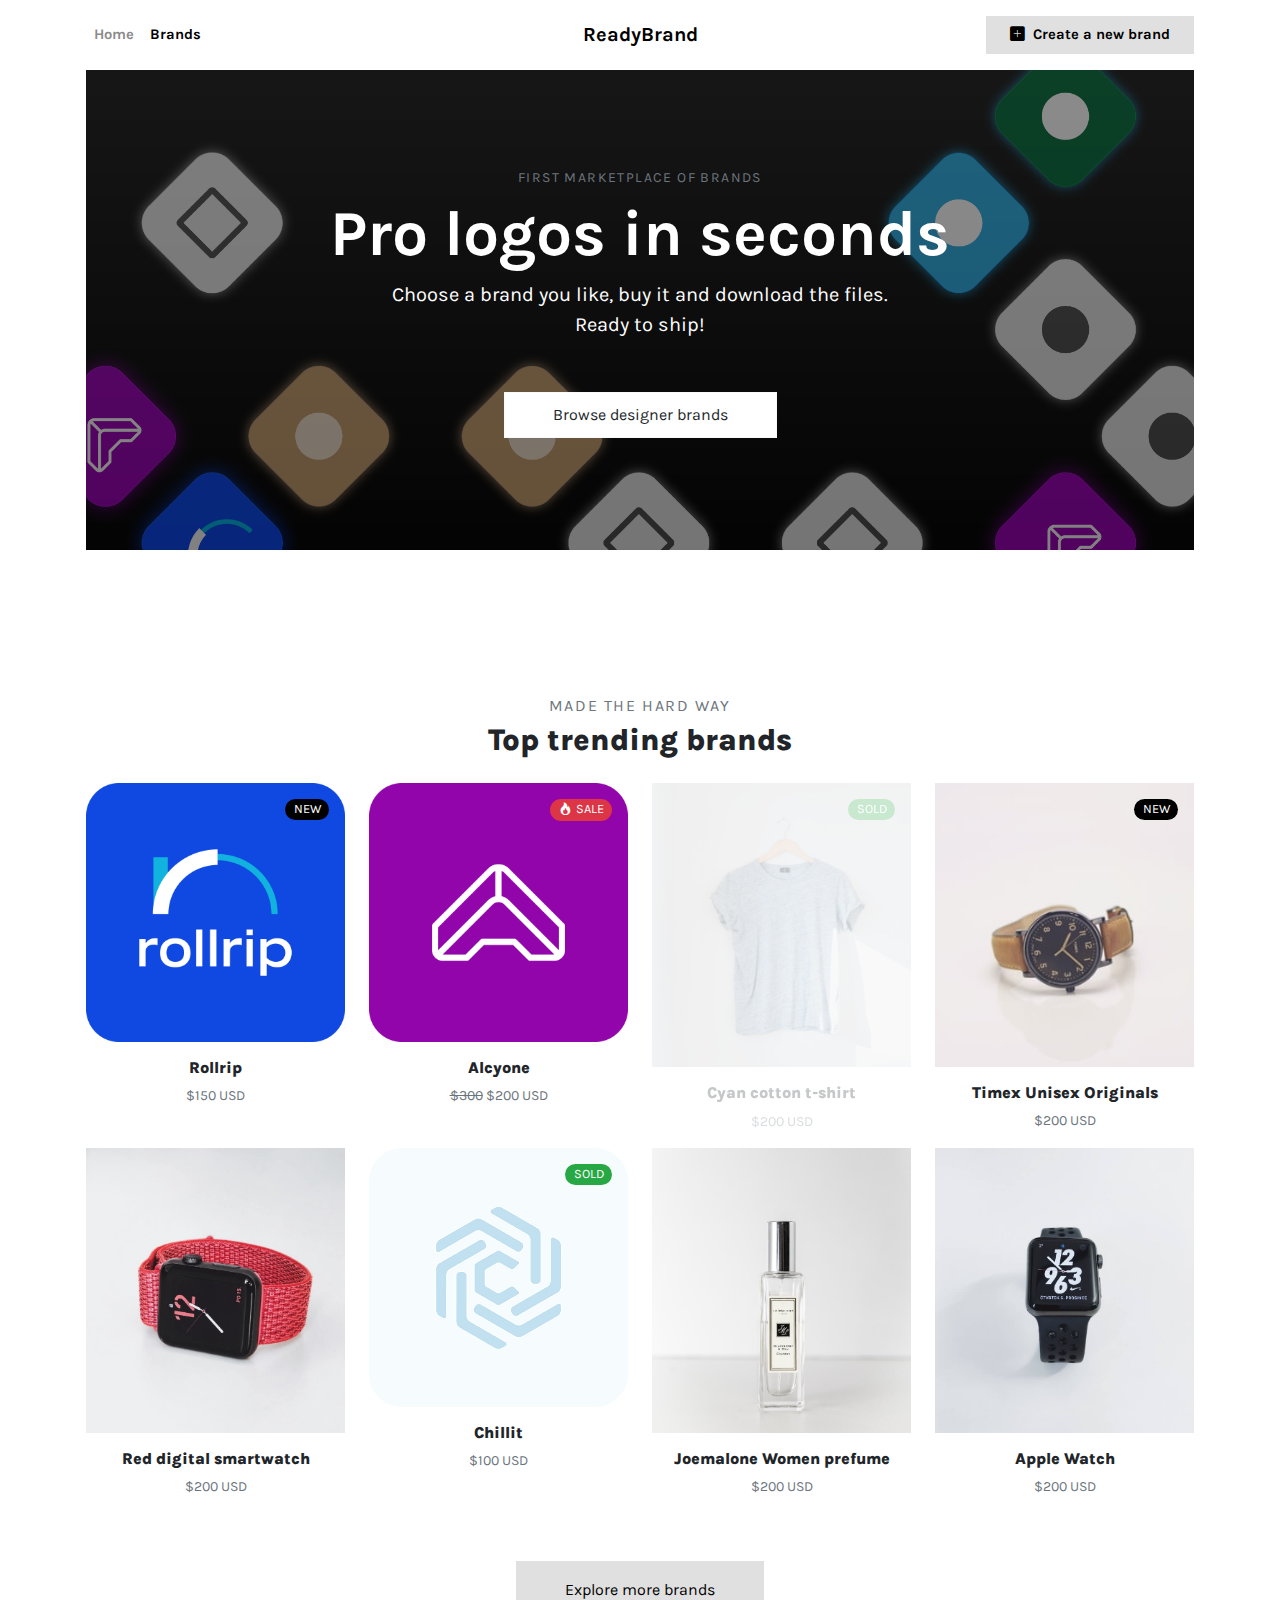
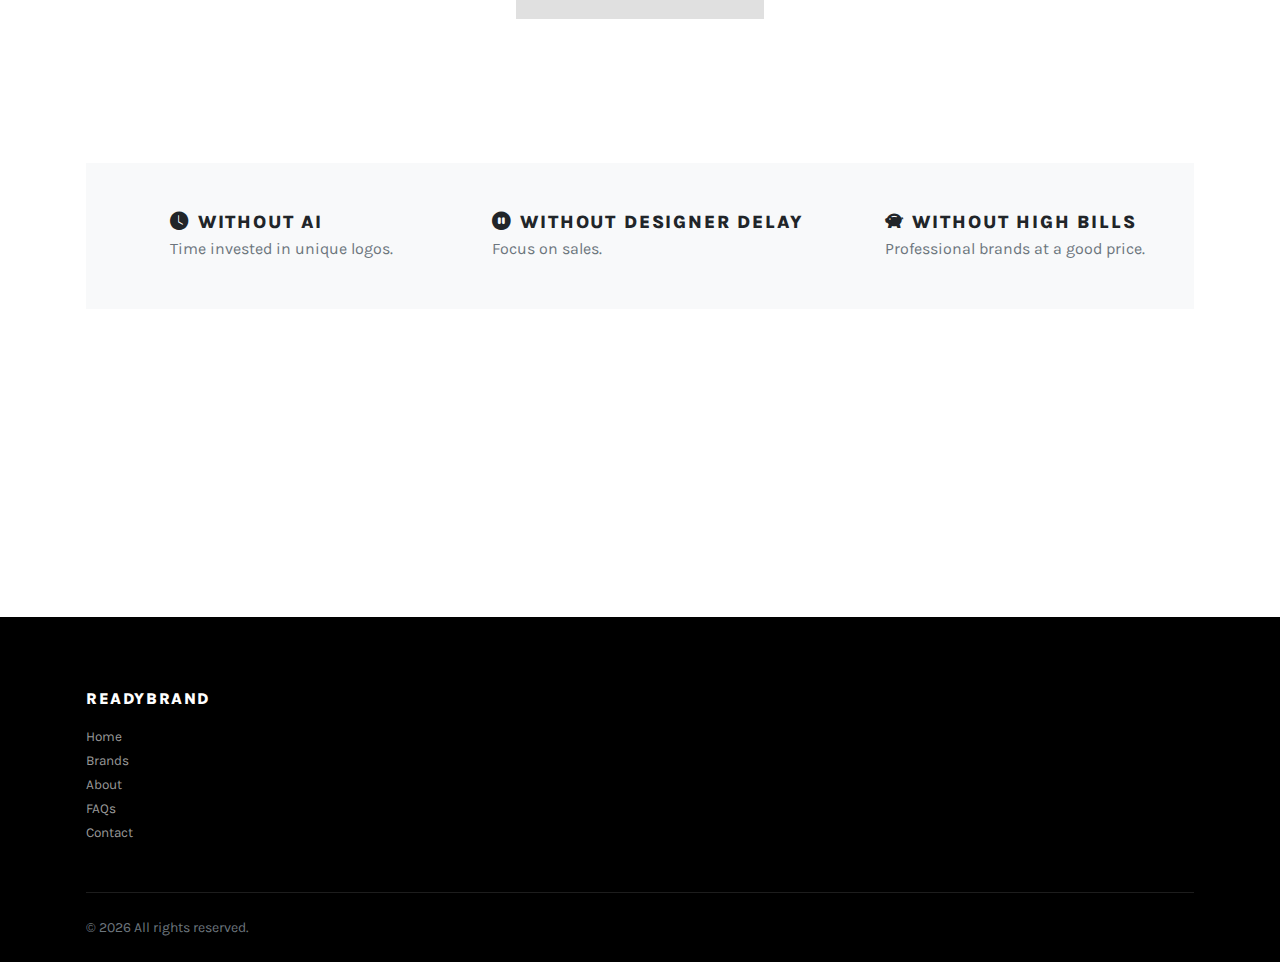
==== commit 8dd47a06: "Add files via upload" ====
--- a/index.html
+++ b/index.html
@@ -9,8 +9,6 @@
     <meta name="robots" content="all,follow">
     <!-- gLightbox gallery-->
     <link rel="stylesheet" href="vendor/glightbox/css/glightbox.min.css">
-    <!-- Range slider-->
-    <link rel="stylesheet" href="vendor/nouislider/nouislider.min.css">
     <!-- Choices CSS-->
     <link rel="stylesheet" href="vendor/choices.js/public/assets/styles/choices.min.css">
     <!-- Swiper slider-->
@@ -54,7 +52,7 @@
                 </li>-->
               </ul>
               <ul class="navbar-nav ms-auto">               
-                <li class="nav-item btn-secondary px-3"><a class="nav-link" href="cart.html"><i class="bi bi-plus-square-fill me-2 text-dark"></i>Create a new brand</a></li>
+                <li class="nav-item btn-secondary px-3"><a class="nav-link" href="https://tally.so/r/wd60qV" target="blank"><i class="bi bi-plus-square-fill me-2 text-dark"></i>Create a new brand</a></li>
               </ul>
             </div>
           </nav>
@@ -85,20 +83,20 @@
                   <div class="col-lg-3 col-md-4 col-sm-6">
                     <div class="product text-center">
                       <div class="mb-3 position-relative">
-                        <div class="badge rounded-pill text-white bg-dark">NEW</div><a class="d-block" href="product/rolling.html"><img class="img-fluid w-100" src="product/rolling-img/main1.png" alt="Main rolling logo"></a>
-                      </div>
-                      <h6> <a class="reset-anchor" href="product/rolling.html">Rolling</a></h6>
-                      <p class="small text-muted">$75 USD</p>
-                    </div>
-                  </div>
-                  <!-- PRODUCT-->
-                  <div class="col-lg-3 col-md-4 col-sm-6">
-                    <div class="product text-center">
-                      <div class="mb-3 position-relative">
-                        <div class="badge rounded-pill text-white bg-danger"><i class="bi bi-fire me-1"></i>SALE</div><a class="d-block" href="detail.html"><img class="img-fluid w-100" src="img/product-2.jpg" alt="..."></a>
-                      </div>
-                      <h6> <a class="reset-anchor" href="detail.html">Air Jordan 12 gym red</a></h6>
-                      <p class="small text-muted">$200 USD</p>
+                        <div class="badge rounded-pill text-white bg-dark">NEW</div><a class="d-block" href="product/rollrip.html"><img class="img-fluid w-100" src="product/rollrip-img/01-main.png" alt="Main rolling logo"></a>
+                      </div>
+                      <h6> <a class="reset-anchor" href="product/rollrip.html">Rollrip</a></h6>
+                      <p class="small text-muted">$150 USD</p>
+                    </div>
+                  </div>
+                  <!-- PRODUCT-->
+                  <div class="col-lg-3 col-md-4 col-sm-6">
+                    <div class="product text-center">
+                      <div class="mb-3 position-relative">
+                        <div class="badge rounded-pill text-white bg-danger"><i class="bi bi-fire me-1"></i>SALE</div><a class="d-block" href="detail.html"><img class="img-fluid w-100" src="product/alcyone-img/01-main.png" alt="..."></a>
+                      </div>
+                      <h6> <a class="reset-anchor" href="detail.html">Alcyone</a></h6>
+                      <p class="small text-muted"><span class="text-decoration-line-through">$300</span> $200 USD</p>
                     </div>
                   </div>
                   <!-- PRODUCT-->
@@ -135,10 +133,10 @@
                   <div class="col-lg-3 col-md-4 col-sm-6">
                     <div class="product text-center">
                       <div class="mb-3 position-relative">
-                        <div class="badge text-white bg-"></div><a class="d-block" href="detail.html"><img class="img-fluid w-100" src="img/product-6.jpg" alt="..."></a>
-                      </div>
-                      <h6> <a class="reset-anchor" href="detail.html">Nike air max 95</a></h6>
-                      <p class="small text-muted">$200 USD</p>
+                        <div class="badge rounded-pill text-white bg-success">SOLD</div><img class="img-fluid w-100 opacity-25" src="product/chillit-img/01-main.png" alt="...">
+                      </div>
+                      <h6>Chillit</h6>
+                      <p class="small text-muted">$100 USD</p>
                     </div>
                   </div>
                   <!-- PRODUCT-->
@@ -231,7 +229,7 @@
                 <li><a class="footer-link" href="#!">Contact</a></li>
               </ul>
             </div>
-            <div class="col-md-4">
+            <!--<div class="col-md-4">
               <h6 class="text-uppercase mb-3">Comparative</h6>
               <ul class="list-unstyled mb-0">
                 <li><a class="footer-link" href="#!">ReadyBrand vs. Canva</a></li>
@@ -239,7 +237,7 @@
                 <li><a class="footer-link" href="#!">ReadyBrand vs. IA</a></li>
                 <li><a class="footer-link" href="#!">ReadyBrand vs. Studios</a></li>
               </ul>
-            </div>
+            </div>-->
           </div>
           <div class="border-top pt-4" style="border-color: #1d1d1d !important">
             <div class="row">
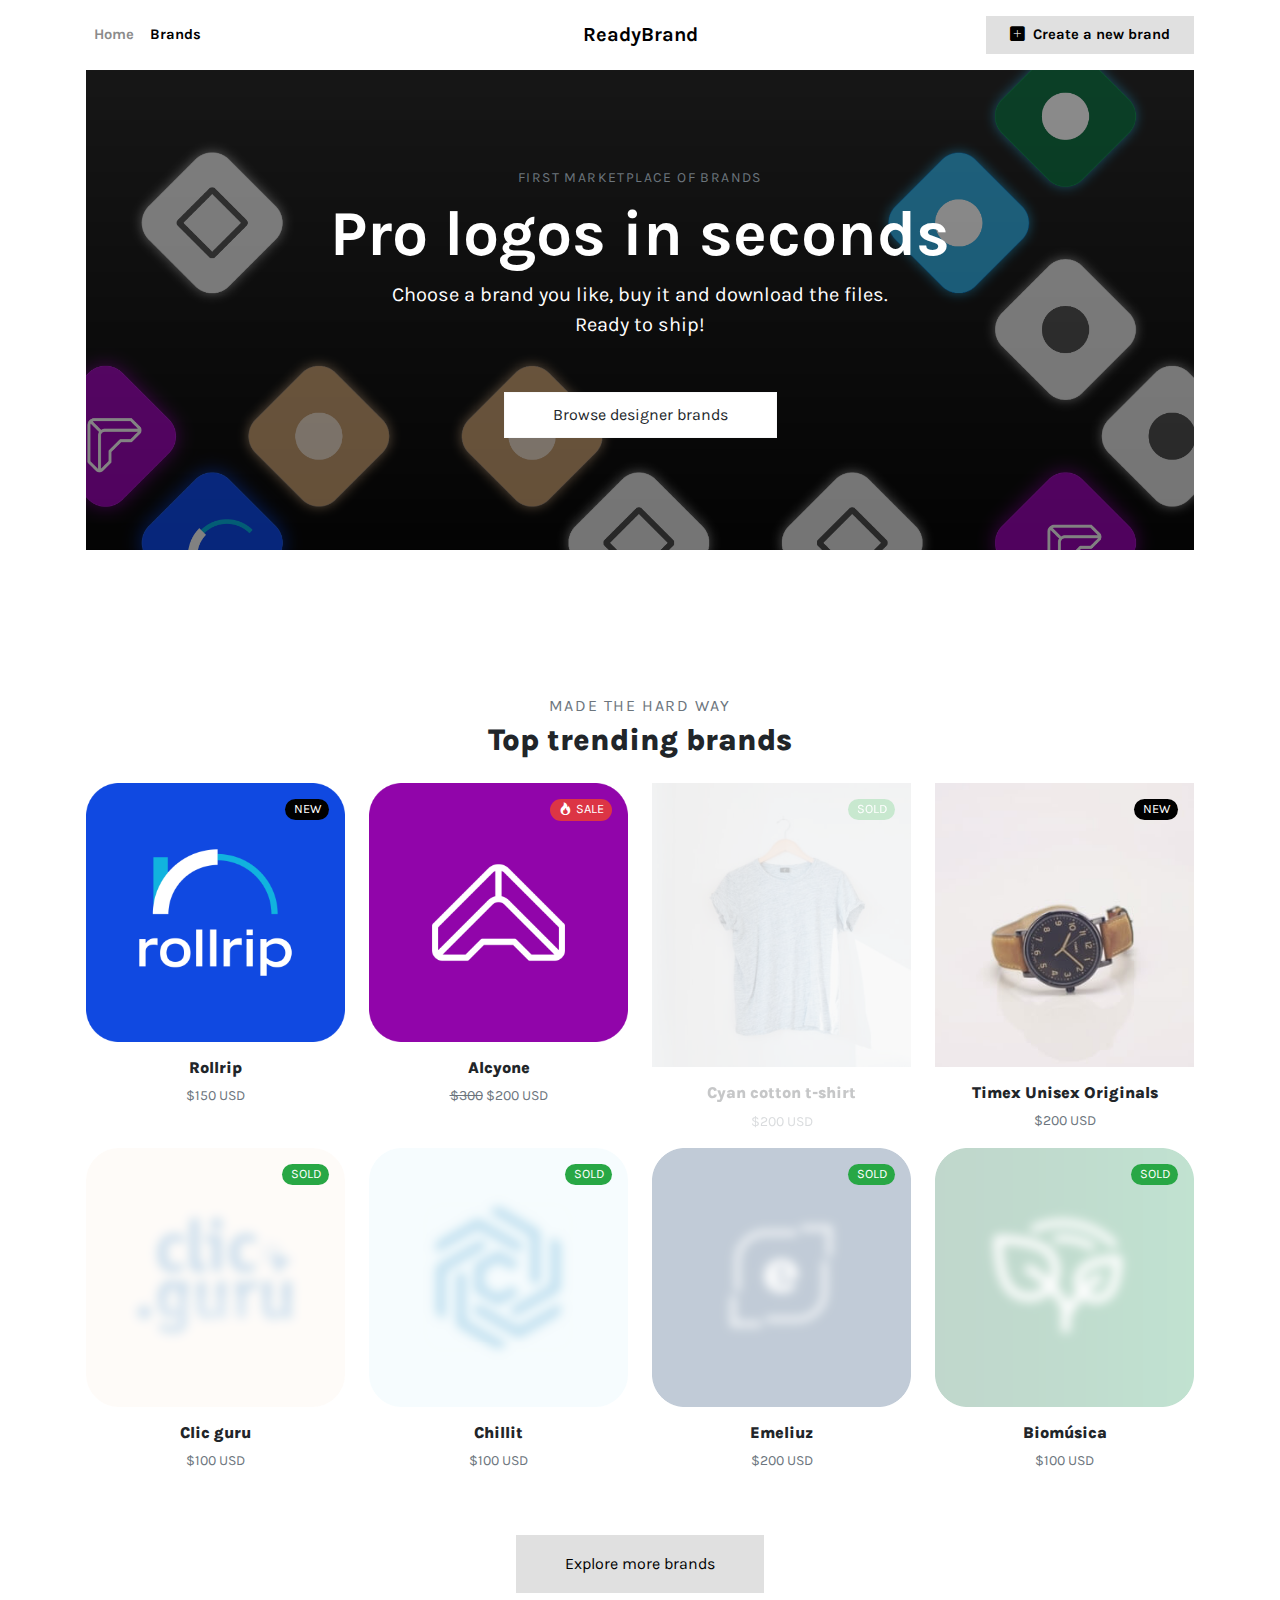
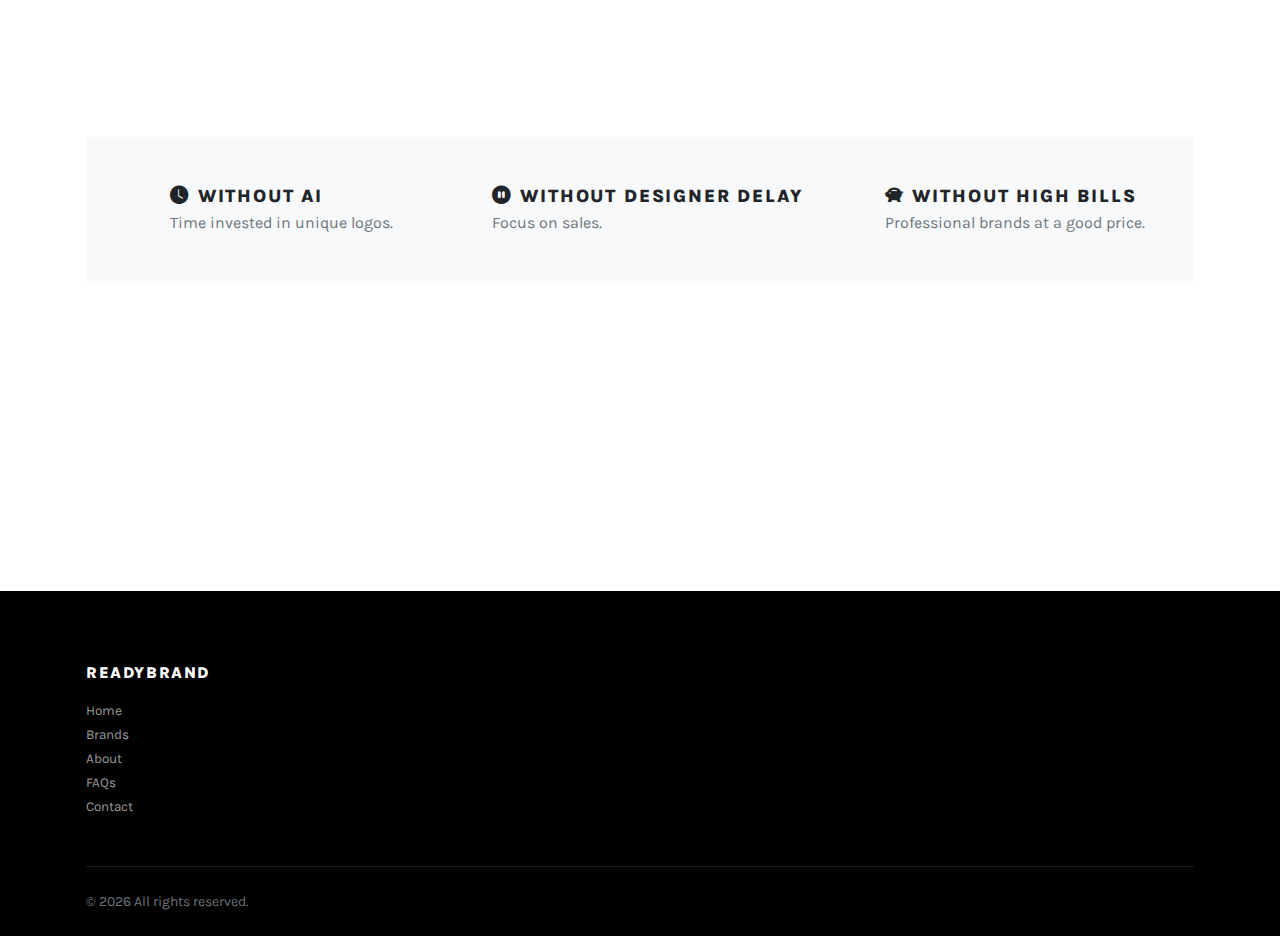
==== commit 0c2e25f9: "Add files via upload" ====
--- a/index.html
+++ b/index.html
@@ -3,28 +3,52 @@
   <head>
     <meta charset="utf-8">
     <meta http-equiv="X-UA-Compatible" content="IE=edge">
-    <title>Boutique | Ecommerce bootstrap template</title>
+    <title>ReadyBrand | Marketplace of brands</title>
     <meta name="description" content="">
     <meta name="viewport" content="width=device-width, initial-scale=1">
     <meta name="robots" content="all,follow">
+    
+    <!-- Facebook Meta Tags -->
+    <meta property="og:url" content="https://readybrand.shop">
+    <meta property="og:type" content="website">
+    <meta property="og:title" content="ReadyBrand | Marketplace of brands">
+    <meta property="og:description" content="The unique shop of logos to ship fast your company.">
+    <meta property="og:image" content="https://nachocismondi.com/assets/social-preview.webp">
+
+    <!-- Twitter Meta Tags -->
+    <meta name="twitter:card" content="summary_large_image">
+    <meta property="twitter:domain" content="readybrand.shop">
+    <meta property="twitter:url" content="https://readybrand.shop">
+    <meta name="twitter:title" content="ReadyBrand | Marketplace of brands">
+    <meta name="twitter:description" content="The unique shop of logos to ship fast your company.">
+    <meta name="twitter:image" content="https://nachocismondi.com/assets/social-preview.webp">
+
     <!-- gLightbox gallery-->
     <link rel="stylesheet" href="vendor/glightbox/css/glightbox.min.css">
+
     <!-- Choices CSS-->
     <link rel="stylesheet" href="vendor/choices.js/public/assets/styles/choices.min.css">
+
     <!-- Swiper slider-->
     <link rel="stylesheet" href="vendor/swiper/swiper-bundle.min.css">
+
     <!-- Google fonts-->
     <link rel="stylesheet" href="https://fonts.googleapis.com/css2?family=Libre+Franklin:wght@300;400;700&amp;display=swap">
     <link rel="stylesheet" href="https://fonts.googleapis.com/css2?family=Martel+Sans:wght@300;400;800&amp;display=swap">
     <link rel="stylesheet" href="https://fonts.googleapis.com/css2?family=Karla:ital,wght@0,200..800;1,200..800&display=swap">
+
     <!-- theme stylesheet-->
     <link rel="stylesheet" href="css/style.default.css" id="theme-stylesheet">
+
     <!-- Custom stylesheet - for your changes-->
     <link rel="stylesheet" href="css/custom.css">
+
     <!-- Favicon-->
     <link rel="shortcut icon" href="img/favicon.png">
+
     <!-- Boostrap icons-->
     <link rel="stylesheet" href="https://cdn.jsdelivr.net/npm/bootstrap-icons@1.11.3/font/bootstrap-icons.min.css">
+
   </head>
   <body>
     <div class="page-holder bg-white">
@@ -93,9 +117,9 @@
                   <div class="col-lg-3 col-md-4 col-sm-6">
                     <div class="product text-center">
                       <div class="mb-3 position-relative">
-                        <div class="badge rounded-pill text-white bg-danger"><i class="bi bi-fire me-1"></i>SALE</div><a class="d-block" href="detail.html"><img class="img-fluid w-100" src="product/alcyone-img/01-main.png" alt="..."></a>
-                      </div>
-                      <h6> <a class="reset-anchor" href="detail.html">Alcyone</a></h6>
+                        <div class="badge rounded-pill text-white bg-danger"><i class="bi bi-fire me-1"></i>SALE</div><a class="d-block" href="product/alcyone.html"><img class="img-fluid w-100" src="product/alcyone-img/01-main.png" alt="..."></a>
+                      </div>
+                      <h6> <a class="reset-anchor" href="product/alcyone.html">Alcyone</a></h6>
                       <p class="small text-muted"><span class="text-decoration-line-through">$300</span> $200 USD</p>
                     </div>
                   </div>
@@ -119,14 +143,14 @@
                       <p class="small text-muted">$200 USD</p>
                     </div>
                   </div>
-                                    <!-- PRODUCT-->
-                  <div class="col-lg-3 col-md-4 col-sm-6">
-                    <div class="product text-center">
-                      <div class="mb-3 position-relative">
-                        <a class="d-block" href="detail.html"><img class="img-fluid w-100" src="img/product-5.jpg" alt="..."></a>
-                      </div>
-                      <h6> <a class="reset-anchor" href="detail.html">Red digital smartwatch</a></h6>
-                      <p class="small text-muted">$200 USD</p>
+                  <!-- PRODUCT-->
+                  <div class="col-lg-3 col-md-4 col-sm-6">
+                    <div class="product text-center">
+                      <div class="mb-3 position-relative">
+                        <div class="badge rounded-pill text-white bg-success">SOLD</div><img class="img-fluid w-100 opacity-25" src="product/clicguru-img/01-main.png" alt="...">
+                      </div>
+                      <h6>Clic guru</h6>
+                      <p class="small text-muted">$100 USD</p>
                     </div>
                   </div>
                   <!-- PRODUCT-->
@@ -143,9 +167,9 @@
                   <div class="col-lg-3 col-md-4 col-sm-6">
                     <div class="product text-center">
                       <div class="mb-3 position-relative">
-                        <a class="d-block" href="detail.html"><img class="img-fluid w-100" src="img/product-7.jpg" alt="..."></a>
-                      </div>
-                      <h6><a class="reset-anchor" href="detail.html">Joemalone Women prefume</a></h6>
+                        <div class="badge rounded-pill text-white bg-success">SOLD</div><img class="img-fluid w-100 opacity-25" src="product/emeliuz-img/01-main.png" alt="...">
+                      </div>
+                      <h6>Emeliuz</h6>
                       <p class="small text-muted">$200 USD</p>
                     </div>
                   </div>
@@ -153,10 +177,10 @@
                   <div class="col-lg-3 col-md-4 col-sm-6">
                     <div class="product text-center">
                       <div class="mb-3 position-relative">
-                        <a class="d-block" href="detail.html"><img class="img-fluid w-100" src="img/product-8.jpg" alt="..."></a>
-                      </div>
-                      <h6> <a class="reset-anchor" href="detail.html">Apple Watch</a></h6>
-                      <p class="small text-muted">$200 USD</p>
+                        <div class="badge rounded-pill text-white bg-success">SOLD</div><img class="img-fluid w-100 opacity-25" src="product/biomusica-img/01-main.png" alt="...">
+                      </div>
+                      <h6>Biomúsica</h6>
+                      <p class="small text-muted">$100 USD</p>
                     </div>
                   </div>
 
--- a/css/style.default.css
+++ b/css/style.default.css
@@ -106,7 +106,7 @@
 h1, .h1, h2, .h2, h3, .h3, h4, .h4, h5, .h5, h6, .h6 {
   margin-top: 0;
   margin-bottom: 0.5rem;
-  font-weight: 900;
+  font-weight: 800;
   line-height: 1.2;
 }
 
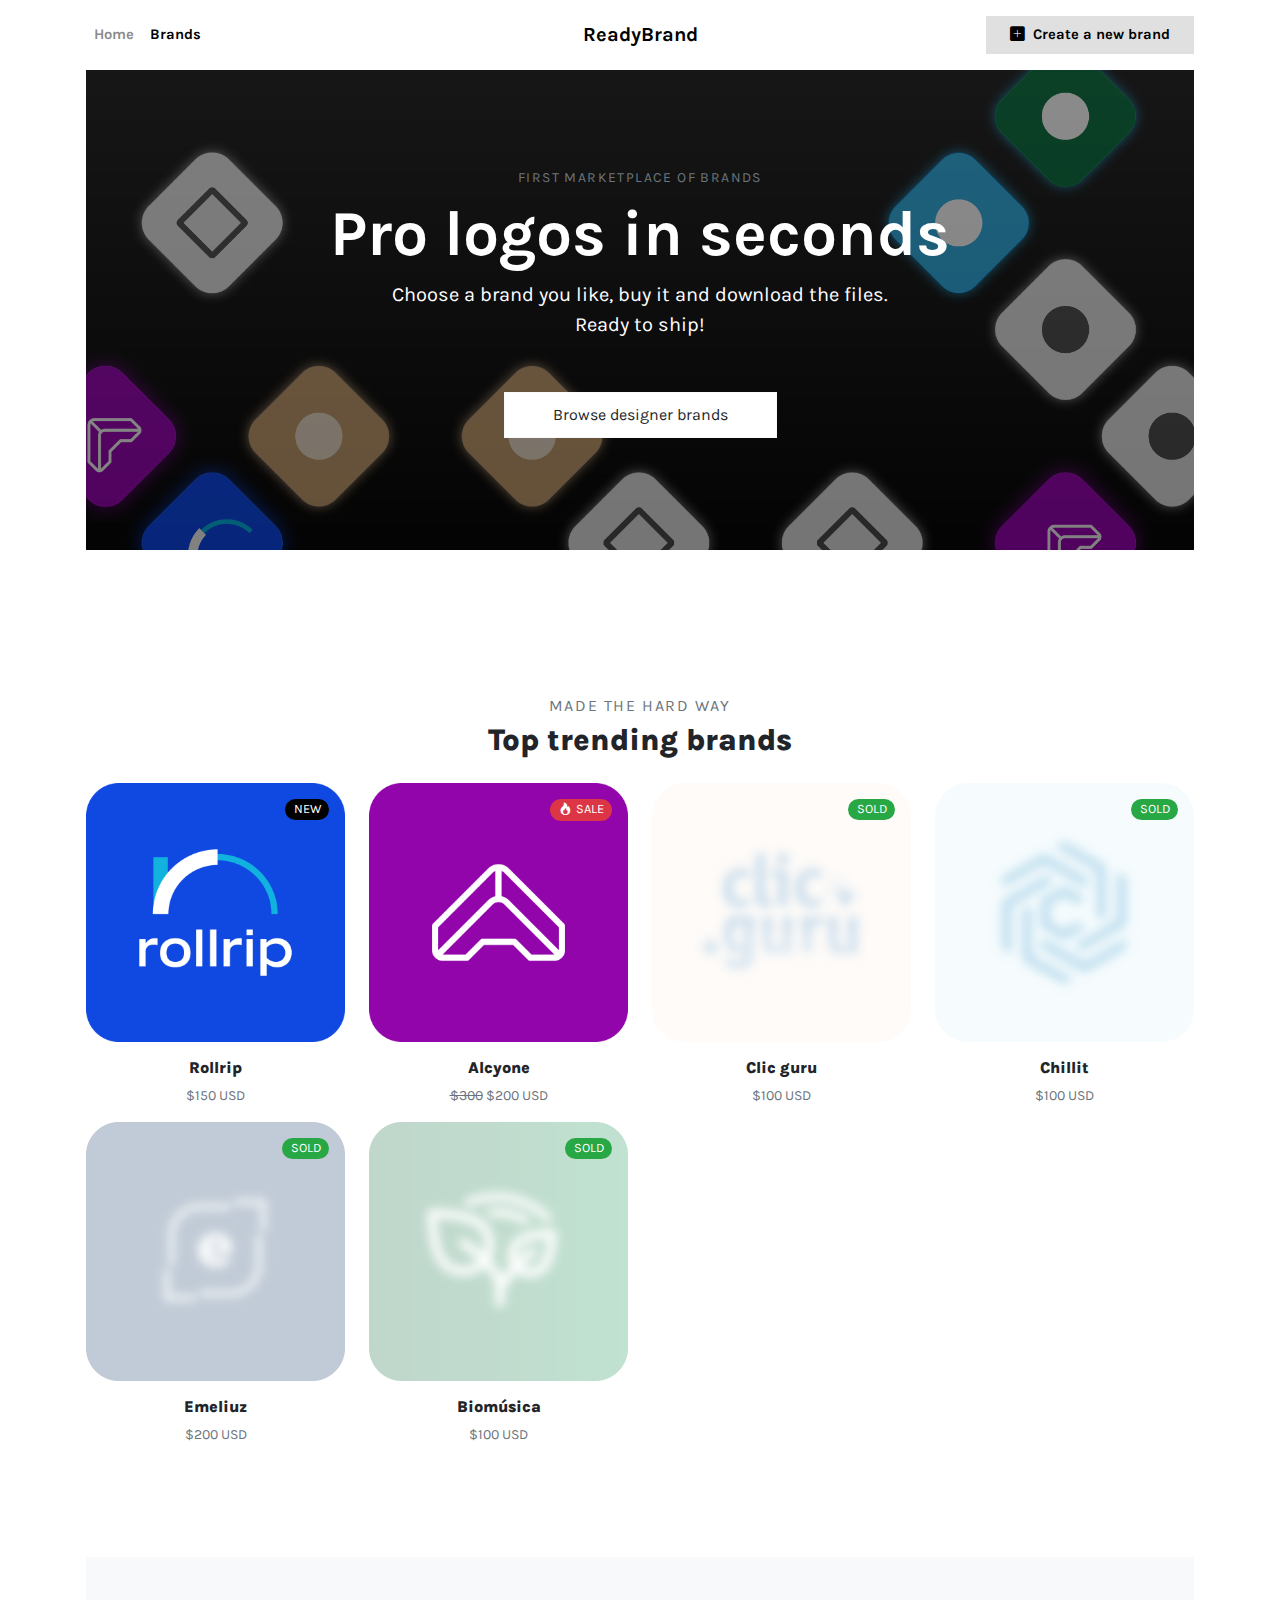
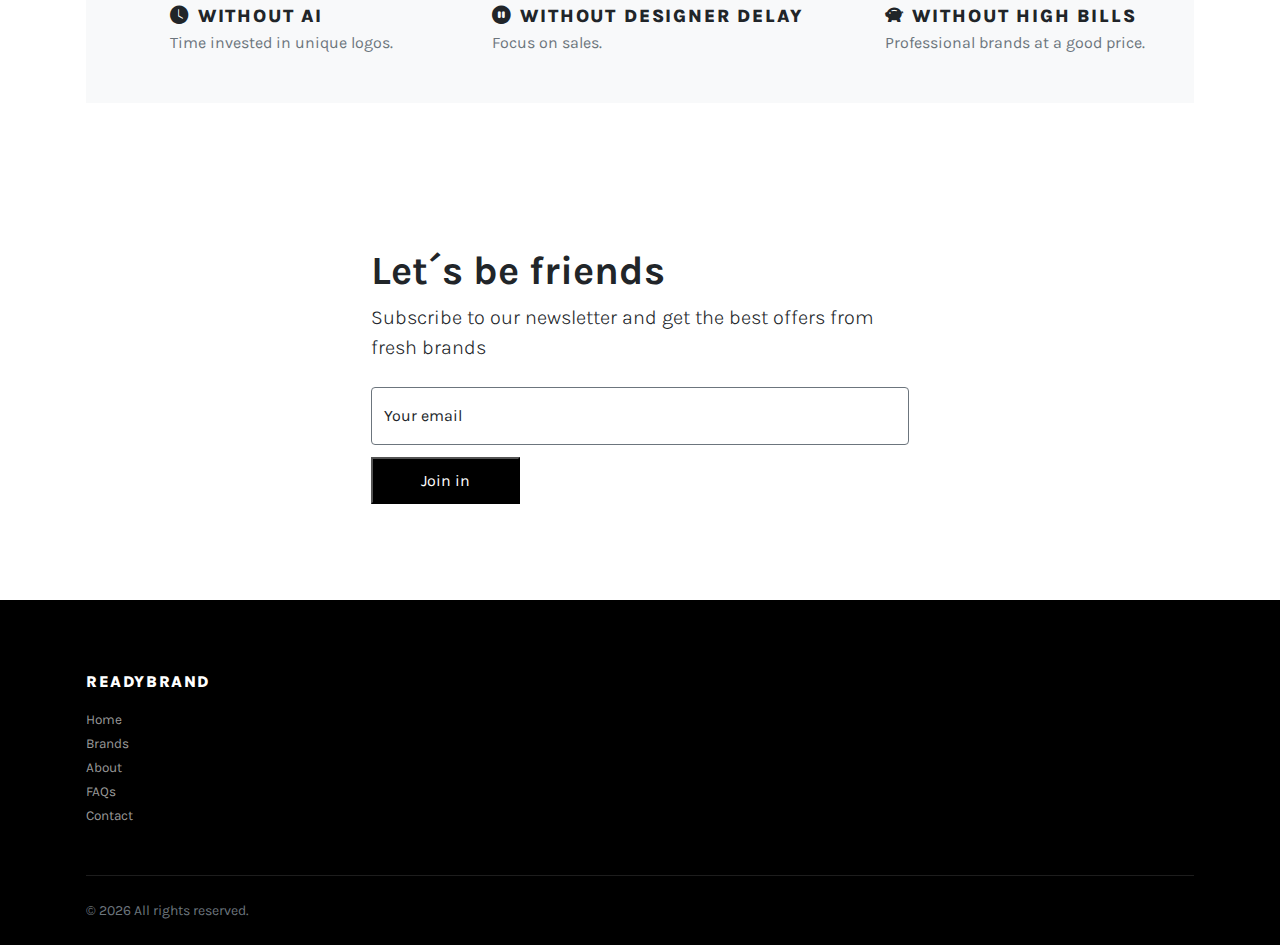
==== commit f1d677ab: "Add files via upload" ====
--- a/index.html
+++ b/index.html
@@ -1,19 +1,23 @@
 <!DOCTYPE html>
 <html>
   <head>
-    <meta charset="utf-8">
+    <meta charset="utf-8" hreflang="en"/>
     <meta http-equiv="X-UA-Compatible" content="IE=edge">
     <title>ReadyBrand | Marketplace of brands</title>
-    <meta name="description" content="">
+    <meta name="description" content="The unique shop of logos to ship fast your company.">
+    <meta name="author" content="Nacho Cismondi" />
+    <meta name="copyright" content="Copyright owner"/>
     <meta name="viewport" content="width=device-width, initial-scale=1">
     <meta name="robots" content="all,follow">
+    <meta name="keywords" content="ready, brands, logos, logo, fast logos, fast brands, easy logos, logo, logo design"/>
+    <link rel="canonical" href="https://readybrand.shop" />
     
     <!-- Facebook Meta Tags -->
     <meta property="og:url" content="https://readybrand.shop">
     <meta property="og:type" content="website">
     <meta property="og:title" content="ReadyBrand | Marketplace of brands">
     <meta property="og:description" content="The unique shop of logos to ship fast your company.">
-    <meta property="og:image" content="https://nachocismondi.com/assets/social-preview.webp">
+    <meta property="og:image" content="https://readybrand.shop/img/social-preview.png">
 
     <!-- Twitter Meta Tags -->
     <meta name="twitter:card" content="summary_large_image">
@@ -21,7 +25,7 @@
     <meta property="twitter:url" content="https://readybrand.shop">
     <meta name="twitter:title" content="ReadyBrand | Marketplace of brands">
     <meta name="twitter:description" content="The unique shop of logos to ship fast your company.">
-    <meta name="twitter:image" content="https://nachocismondi.com/assets/social-preview.webp">
+    <meta name="twitter:image" content="https://readybrand.shop/img/social-preview.png">
 
     <!-- gLightbox gallery-->
     <link rel="stylesheet" href="vendor/glightbox/css/glightbox.min.css">
@@ -123,7 +127,7 @@
                       <p class="small text-muted"><span class="text-decoration-line-through">$300</span> $200 USD</p>
                     </div>
                   </div>
-                  <!-- PRODUCT-->
+                  <!-- PRODUCT
                   <div class="col-lg-3 col-md-4 col-sm-6 opacity-25">
                     <div class="product text-center">
                       <div class="mb-3 position-relative">
@@ -132,17 +136,17 @@
                       <h6>Cyan cotton t-shirt</h6>
                       <p class="small text-muted">$200 USD</p>
                     </div>
-                  </div>
-                  <!-- PRODUCT-->
+                  </div>-->
+                  <!-- PRODUCT
                   <div class="col-lg-3 col-md-4 col-sm-6">
                     <div class="product text-center">
                       <div class="mb-3 position-relative">
                         <div class="badge rounded-pill text-white bg-dark">NEW</div><a class="d-block" href="detail.html"><img class="img-fluid w-100" src="img/product-4.jpg" alt="..."></a>
                       </div>
-                      <h6> <a class="reset-anchor" href="detail.html">Timex Unisex Originals</a></h6>
+                      <h6> <a class="reset-anchor" href="detail.html">Other logo</a></h6>
                       <p class="small text-muted">$200 USD</p>
                     </div>
-                  </div>
+                  </div>-->
                   <!-- PRODUCT-->
                   <div class="col-lg-3 col-md-4 col-sm-6">
                     <div class="product text-center">
@@ -184,14 +188,15 @@
                     </div>
                   </div>
 
-          <div class="d-grid gap-2 d-sm-flex justify-content-sm-center my-5">
+          <!-- <div class="d-grid gap-2 d-sm-flex justify-content-center my-5">
             <a href="shop.html"><button type="button" class="btn btn-secondary text-dark btn-lg py-3 px-5">Explore more brands</button></a>
-          </div>
+          </div>-->
 
           </div>
         </section>
-        <!-- SERVICES-->
-        <section class="my-5 py-5 bg-light">
+      
+      <!-- SERVICES-->
+      <section class="my-5 py-5 bg-light">
           <div class="container">
             <div class="row text-center gy-3">
               <div class="col-lg-4">
@@ -204,6 +209,7 @@
                   </div>
                 </div>
               </div>
+
               <div class="col-lg-4">
                 <div class="d-inline-block">
                   <div class="d-flex align-items-end">
@@ -214,6 +220,7 @@
                   </div>
                 </div>
               </div>
+
               <div class="col-lg-4">
                 <div class="d-inline-block">
                   <div class="d-flex align-items-end">
@@ -226,18 +233,55 @@
               </div>
             </div>
           </div>
-        </section>
-        <!-- NEWSLETTER-->
-        <section class="py-5">
-          <div class="container p-0 text-center aliggn-middle">
-            <div class="row gy-3">
-              <div class="col-lg-12">
-<iframe data-tally-src="https://tally.so/embed/npKoxP?transparentBackground=1&dynamicHeight=1" loading="lazy" width="100%" height="157" frameborder="0" marginheight="0" marginwidth="0" title="Let´s be friends"></iframe><script>var d=document,w="https://tally.so/widgets/embed.js",v=function(){"undefined"!=typeof Tally?Tally.loadEmbeds():d.querySelectorAll("iframe[data-tally-src]:not([src])").forEach((function(e){e.src=e.dataset.tallySrc}))};if("undefined"!=typeof Tally)v();else if(d.querySelector('script[src="'+w+'"]')==null){var s=d.createElement("script");s.src=w,s.onload=v,s.onerror=v,d.body.appendChild(s);}</script>
-
-              </div>
-            </div>
-          </div>
-        </section>
+      </section>
+
+
+      <section class="my-5 py-5">
+          <div class="container">
+            <div class="d-flex justify-content-center">
+
+        <div class="col-12 col-md-8 col-lg-6 mt-5">
+
+                <h3 class="display-6 fw-bold text-body-emphasis">Let´s be friends</h3>
+                <p class="lead mb-4">Subscribe to our newsletter and get the best offers from fresh brands </p>
+
+              <div id="form">
+                      <form action="https://docs.google.com/forms/d/e/1FAIpQLSfLq3QQnmQcxzL0v31jnrODgwV9UVOn4k1A0jqtk-OFcB4Qzw/formResponse" method="post" target="hiddenConfirm" onsubmit="formSubmit()">
+
+                          <div class="form-floating mb-2">
+                              <input type="email" class="form-control border-secondary rounded" name="entry.156819877" id="floatingInput" placeholder="Best email" required>
+                              <label class="text-grey" for="entry.156819877 floatingInput email">Your email</label>
+                          </div>
+
+                          <button type="submit" class="button-secondary btn-lg px-5 mt-1 btn-dark">Join in</button>
+
+                      </form>
+              </div>
+        </div>
+        </div>
+        <iframe name="hiddenConfirm" style="display: none;"></iframe>
+
+        <div class="d-flex justify-content-center">
+        <div class="col-12 col-md-8 col-lg-6">
+              <!-- Submitted message confirmation -->
+              <div id="completion-msg" class="text-center align-items-center" style="display: none; transition: all .1s ease;">
+                
+                <p class="text-opacity-75 align-items-center"><i class="bi bi-check-circle text-success me-1 h4"></i>Thanks for your interest. You will receive news soon</p>
+              </div>
+
+                  <!-- Script to hide form after submitted -->
+                  <script type="text/javascript">
+                      var submitted=false
+                      function formSubmit(){
+                          document.getElementById("form").style.display = "none";  // make form invisible
+                          document.getElementById("completion-msg").style.display = "block"; // Optional if you want to give a completion feedback!
+                      }
+                  </script>
+           </div>
+        </div>
+      </div>
+    </section>
+
       </div>
 
       <footer class="bg-dark text-white">
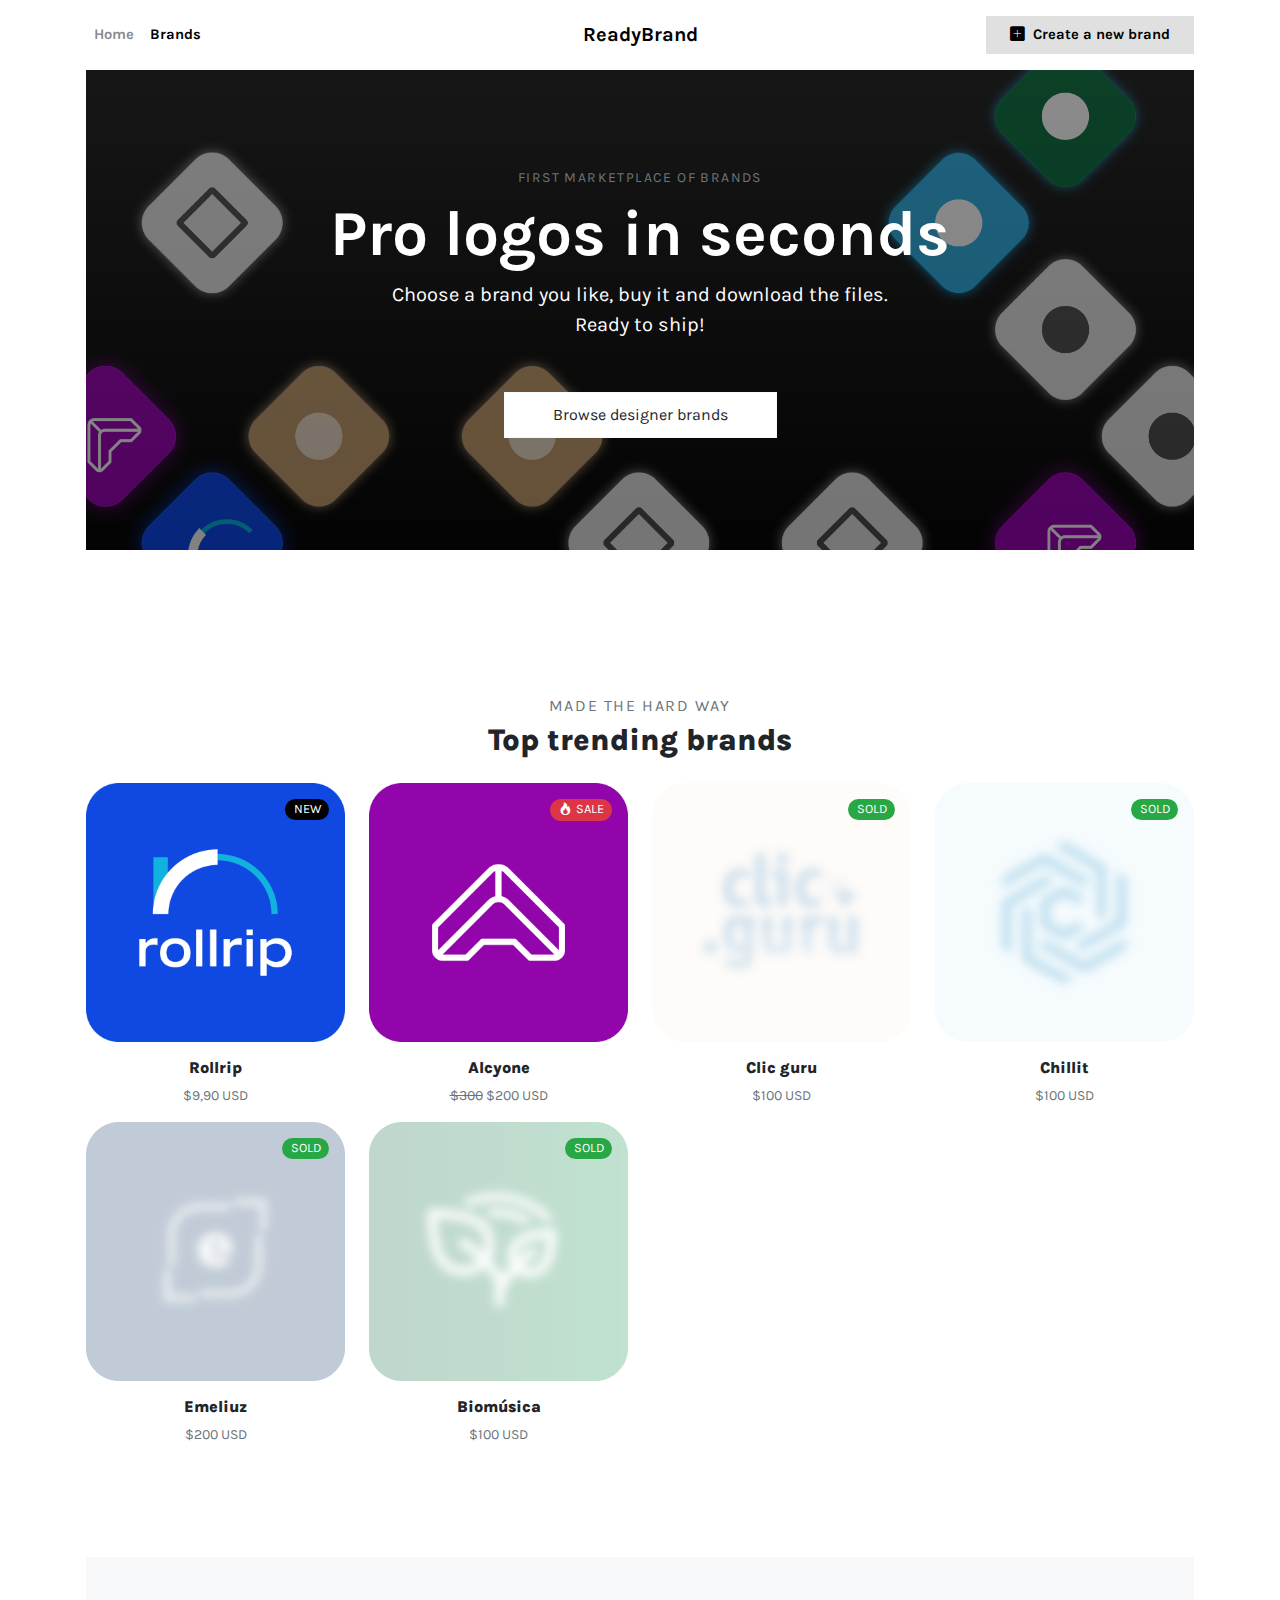
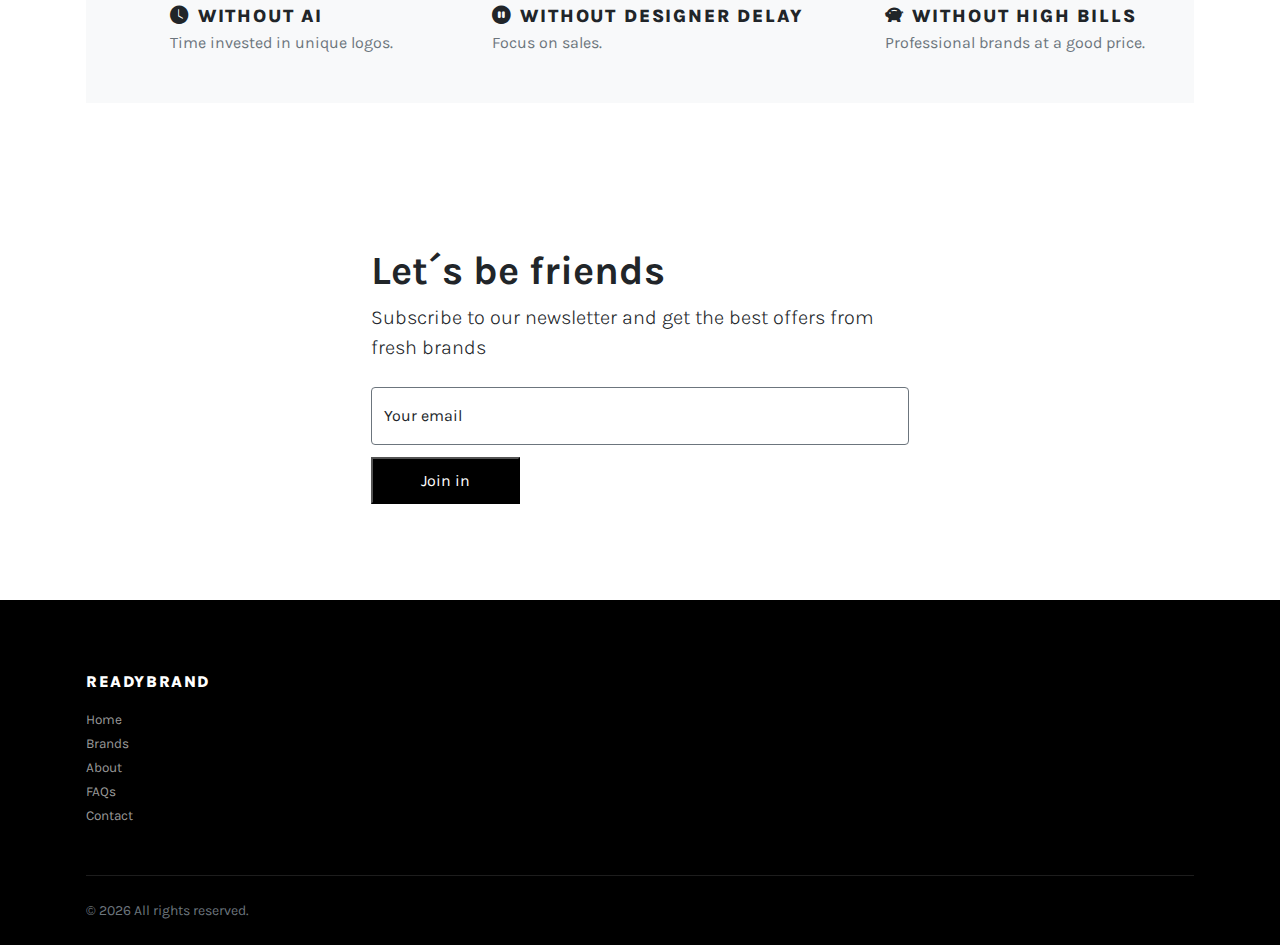
==== commit fed8230f: "Update index.html" ====
--- a/index.html
+++ b/index.html
@@ -114,7 +114,7 @@
                         <div class="badge rounded-pill text-white bg-dark">NEW</div><a class="d-block" href="product/rollrip.html"><img class="img-fluid w-100" src="product/rollrip-img/01-main.png" alt="Main rolling logo"></a>
                       </div>
                       <h6> <a class="reset-anchor" href="product/rollrip.html">Rollrip</a></h6>
-                      <p class="small text-muted">$150 USD</p>
+                      <p class="small text-muted">$9,90 USD</p>
                     </div>
                   </div>
                   <!-- PRODUCT-->
@@ -352,4 +352,4 @@
       <link rel="stylesheet" href="https://use.fontawesome.com/releases/v5.7.1/css/all.css" integrity="sha384-fnmOCqbTlWIlj8LyTjo7mOUStjsKC4pOpQbqyi7RrhN7udi9RwhKkMHpvLbHG9Sr" crossorigin="anonymous">
     </div>
   </body>
-</html>+</html>
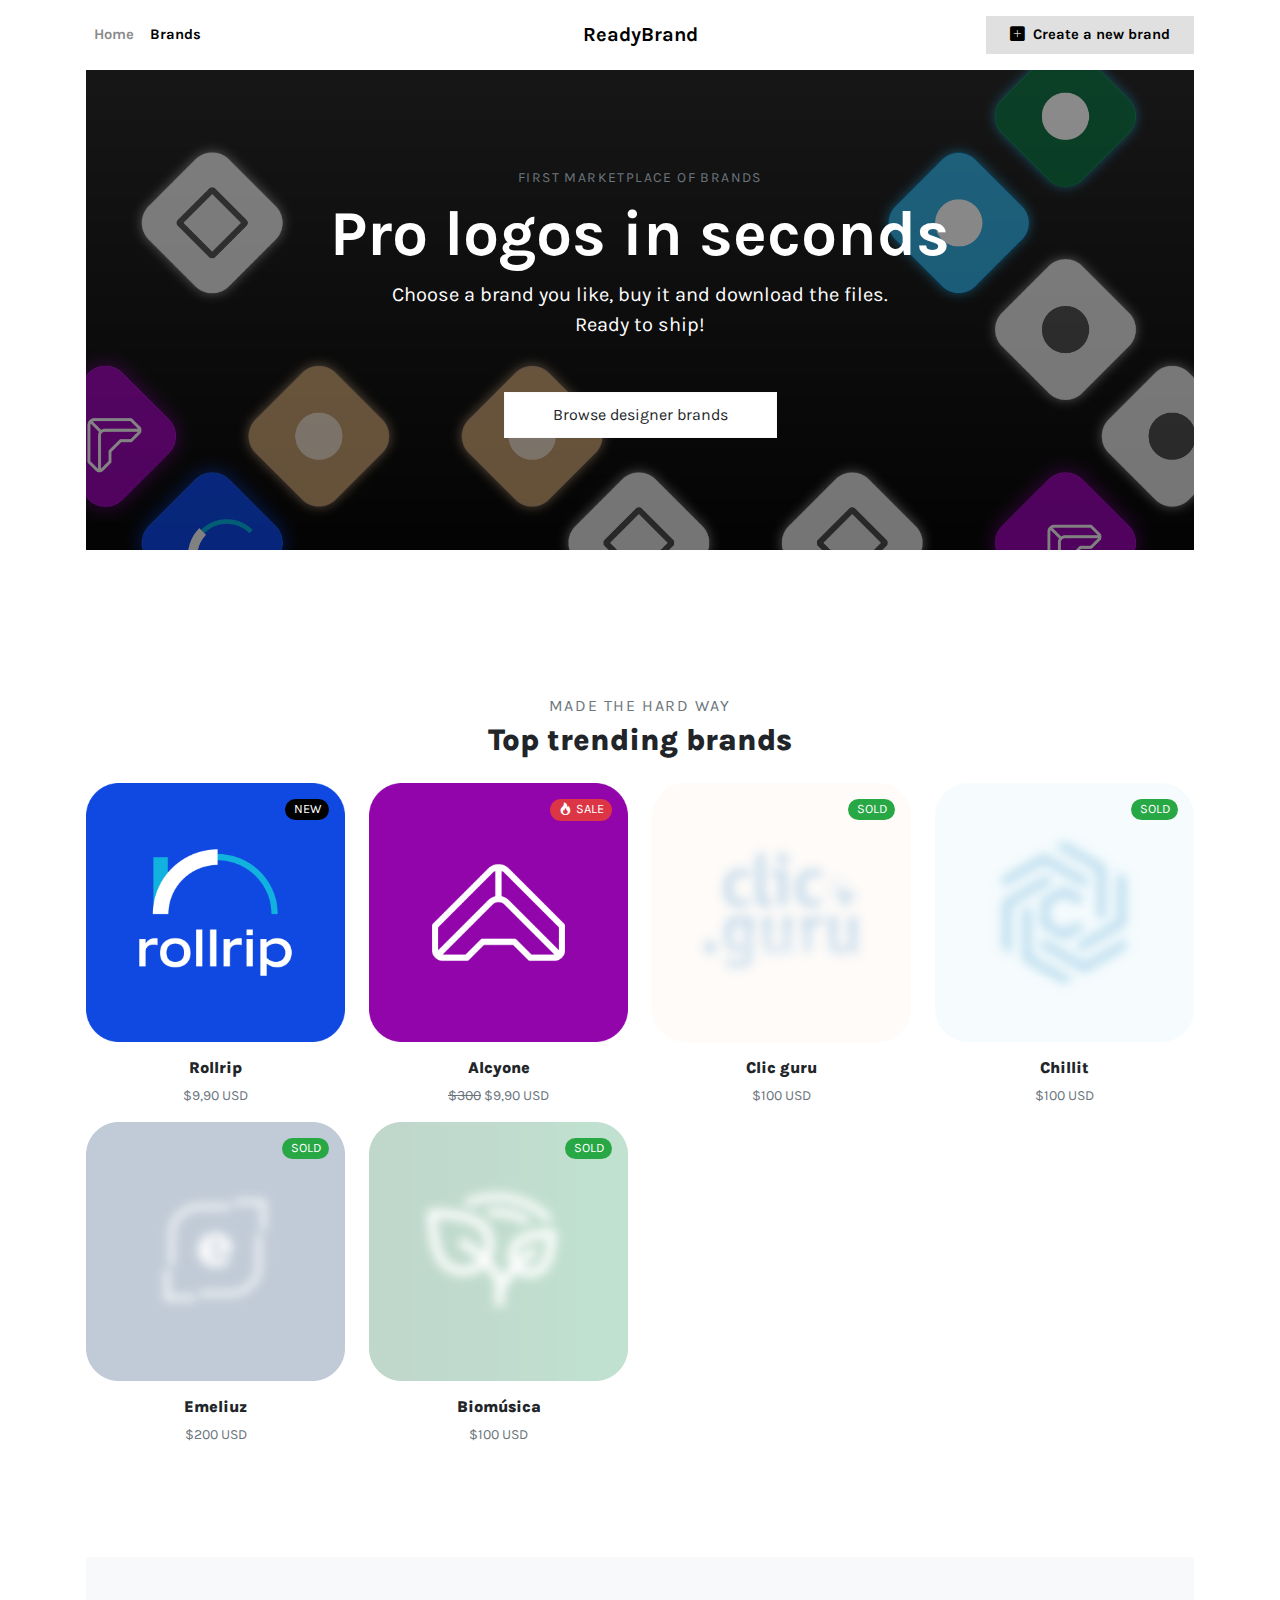
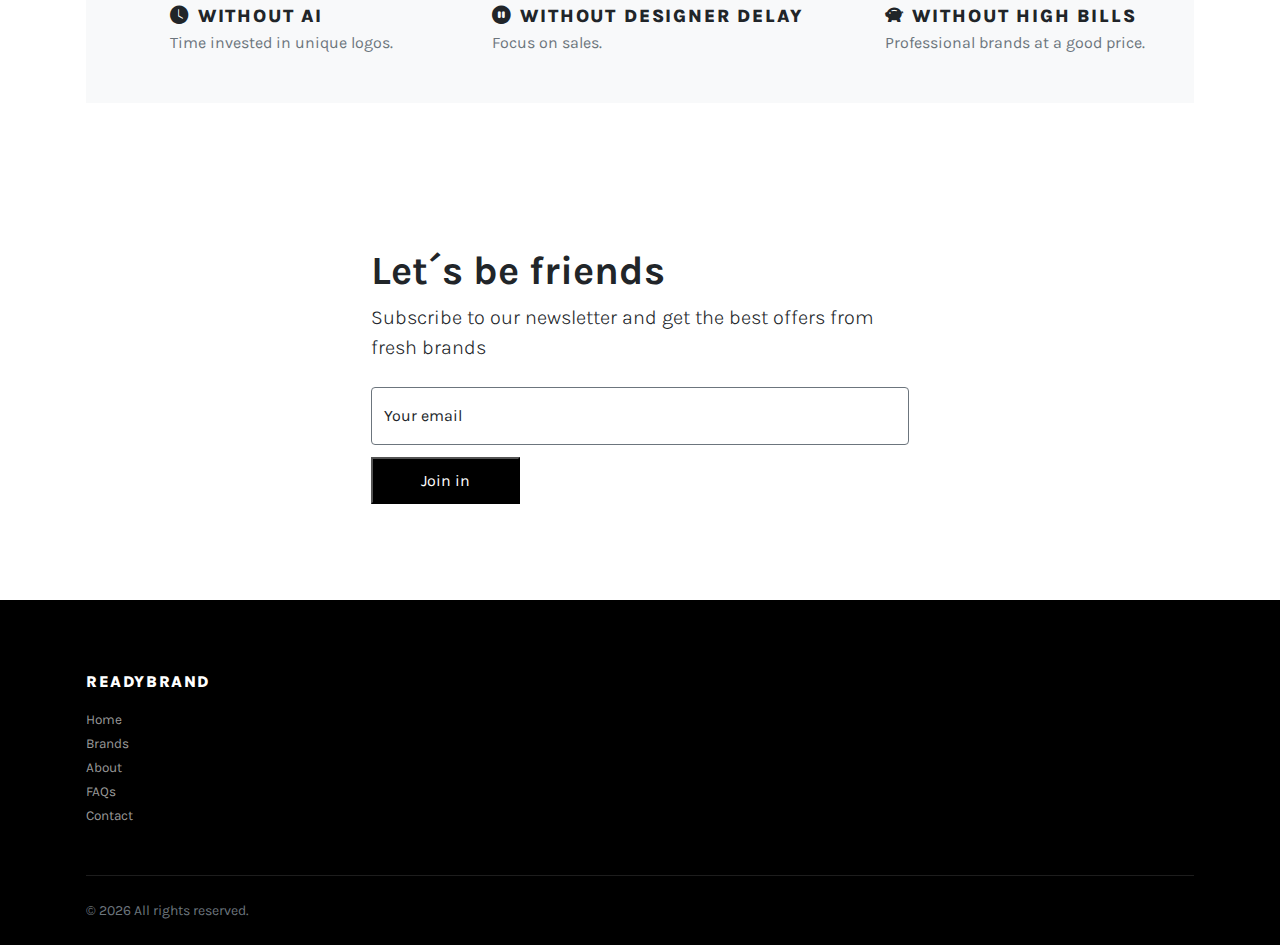
==== commit 6c588951: "Update index.html" ====
--- a/index.html
+++ b/index.html
@@ -124,7 +124,7 @@
                         <div class="badge rounded-pill text-white bg-danger"><i class="bi bi-fire me-1"></i>SALE</div><a class="d-block" href="product/alcyone.html"><img class="img-fluid w-100" src="product/alcyone-img/01-main.png" alt="..."></a>
                       </div>
                       <h6> <a class="reset-anchor" href="product/alcyone.html">Alcyone</a></h6>
-                      <p class="small text-muted"><span class="text-decoration-line-through">$300</span> $200 USD</p>
+                      <p class="small text-muted"><span class="text-decoration-line-through">$300</span> $9,90 USD</p>
                     </div>
                   </div>
                   <!-- PRODUCT
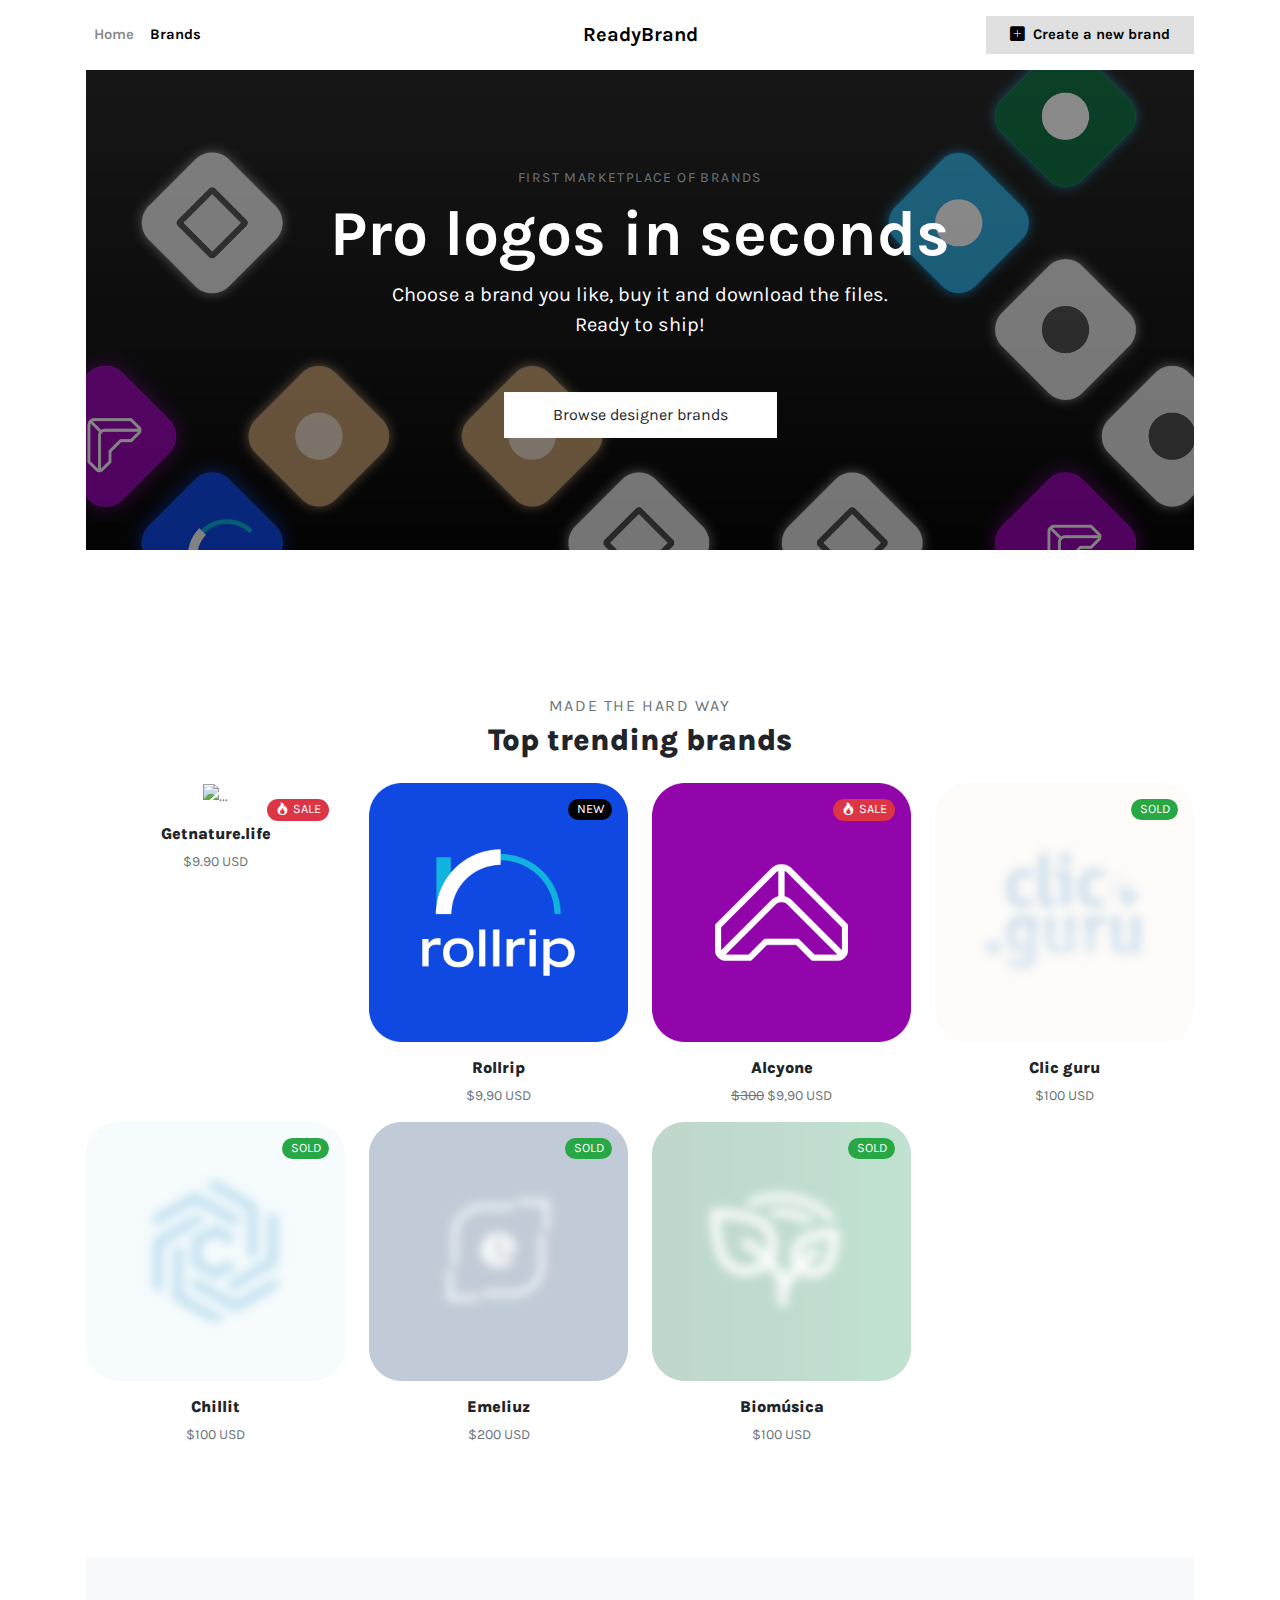
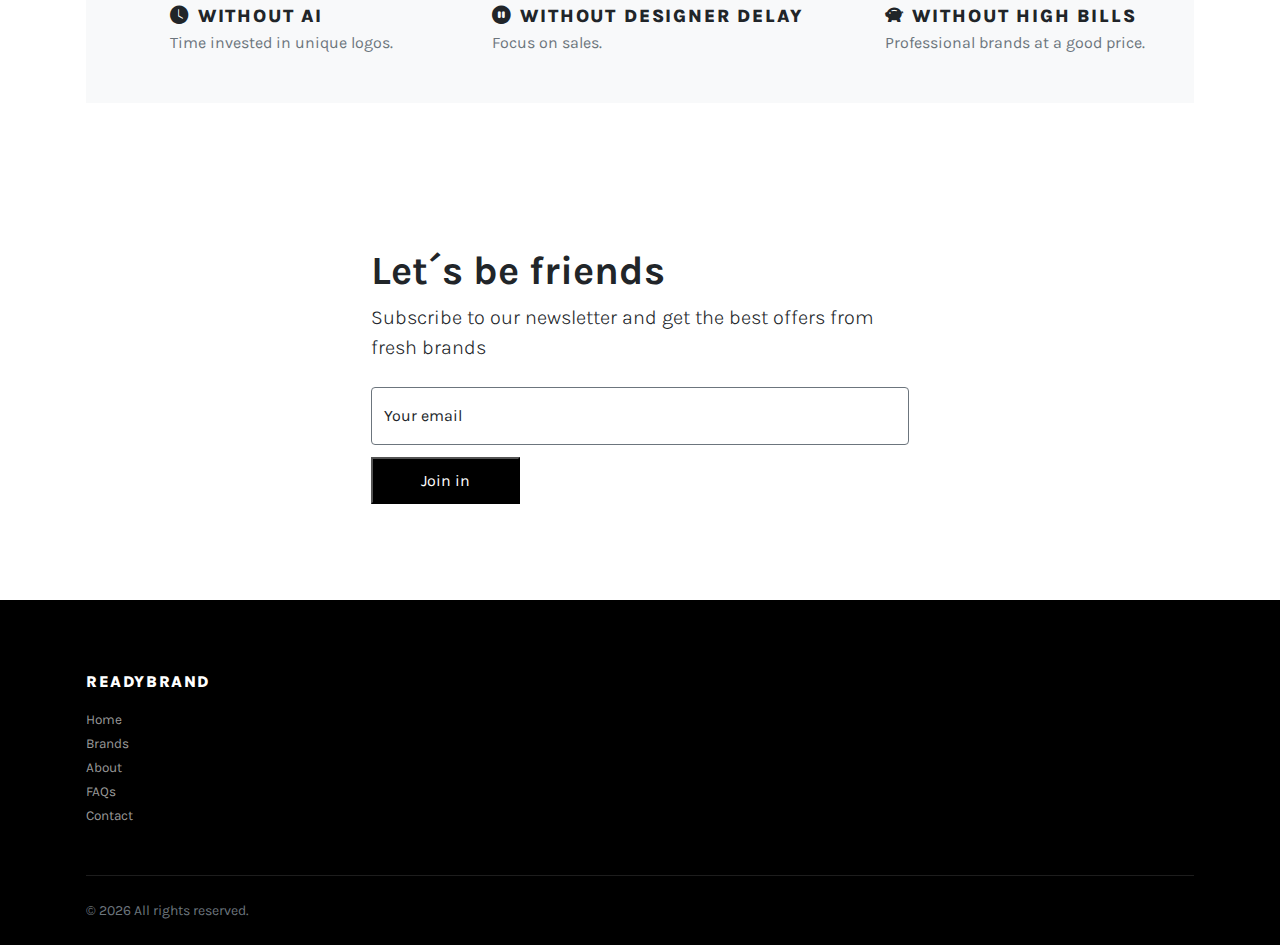
==== commit 3e29bf7c: "Add files via upload" ====
--- a/index.html
+++ b/index.html
@@ -107,6 +107,16 @@
             <h2 class="h2 mb-4">Top trending brands</h2>
           </header>
           <div class="row">
+                            <!-- PRODUCT-->
+                  <div class="col-lg-3 col-md-4 col-sm-6">
+                    <div class="product text-center">
+                      <div class="mb-3 position-relative">
+                        <div class="badge rounded-pill text-white bg-danger"><i class="bi bi-fire me-1"></i>SALE</div><a class="d-block" href="product/getnature.html"><img class="img-fluid w-100" src="product/getnature-img/01-main.webp" alt="..."></a>
+                      </div>
+                      <h6> <a class="reset-anchor" href="product/getnature.html">Getnature.life</a></h6>
+                      <p class="small text-muted">$9.90 USD</p>
+                    </div>
+                  </div>
             <!-- PRODUCT-->
                   <div class="col-lg-3 col-md-4 col-sm-6">
                     <div class="product text-center">
